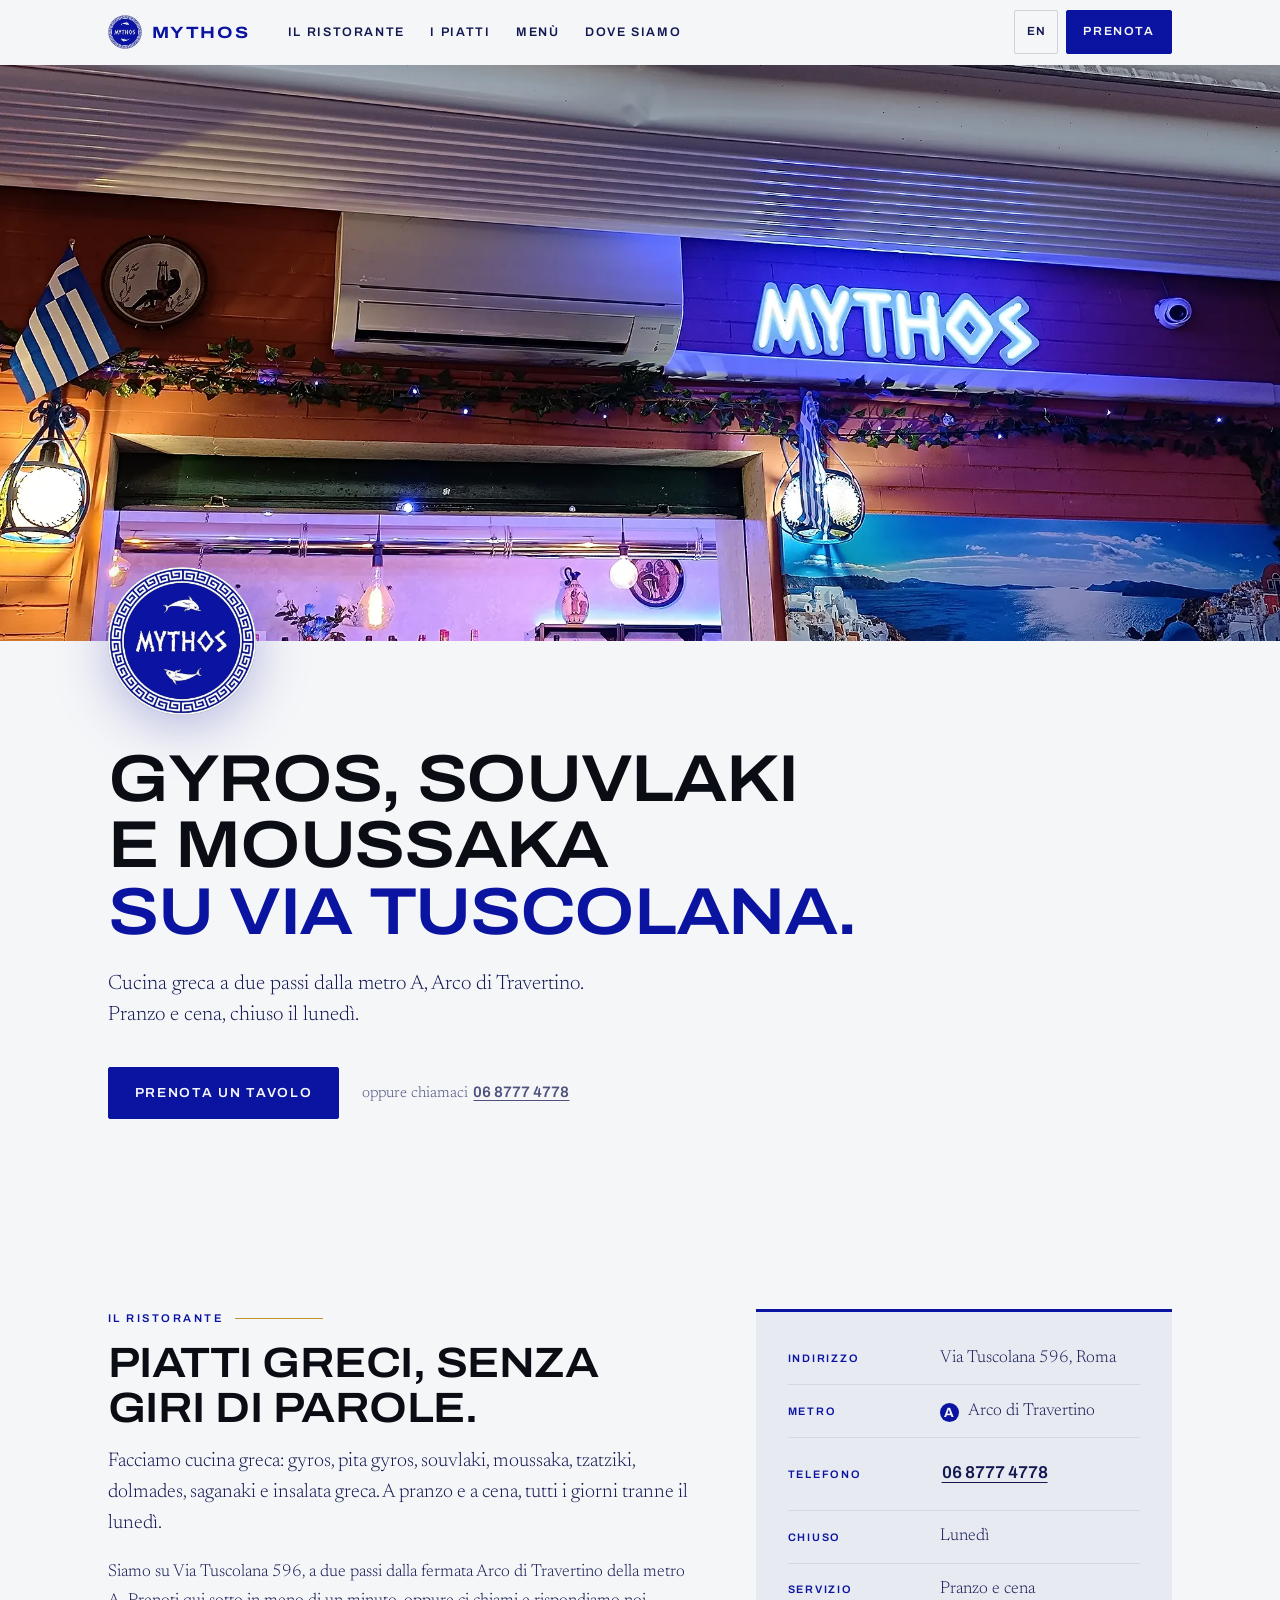
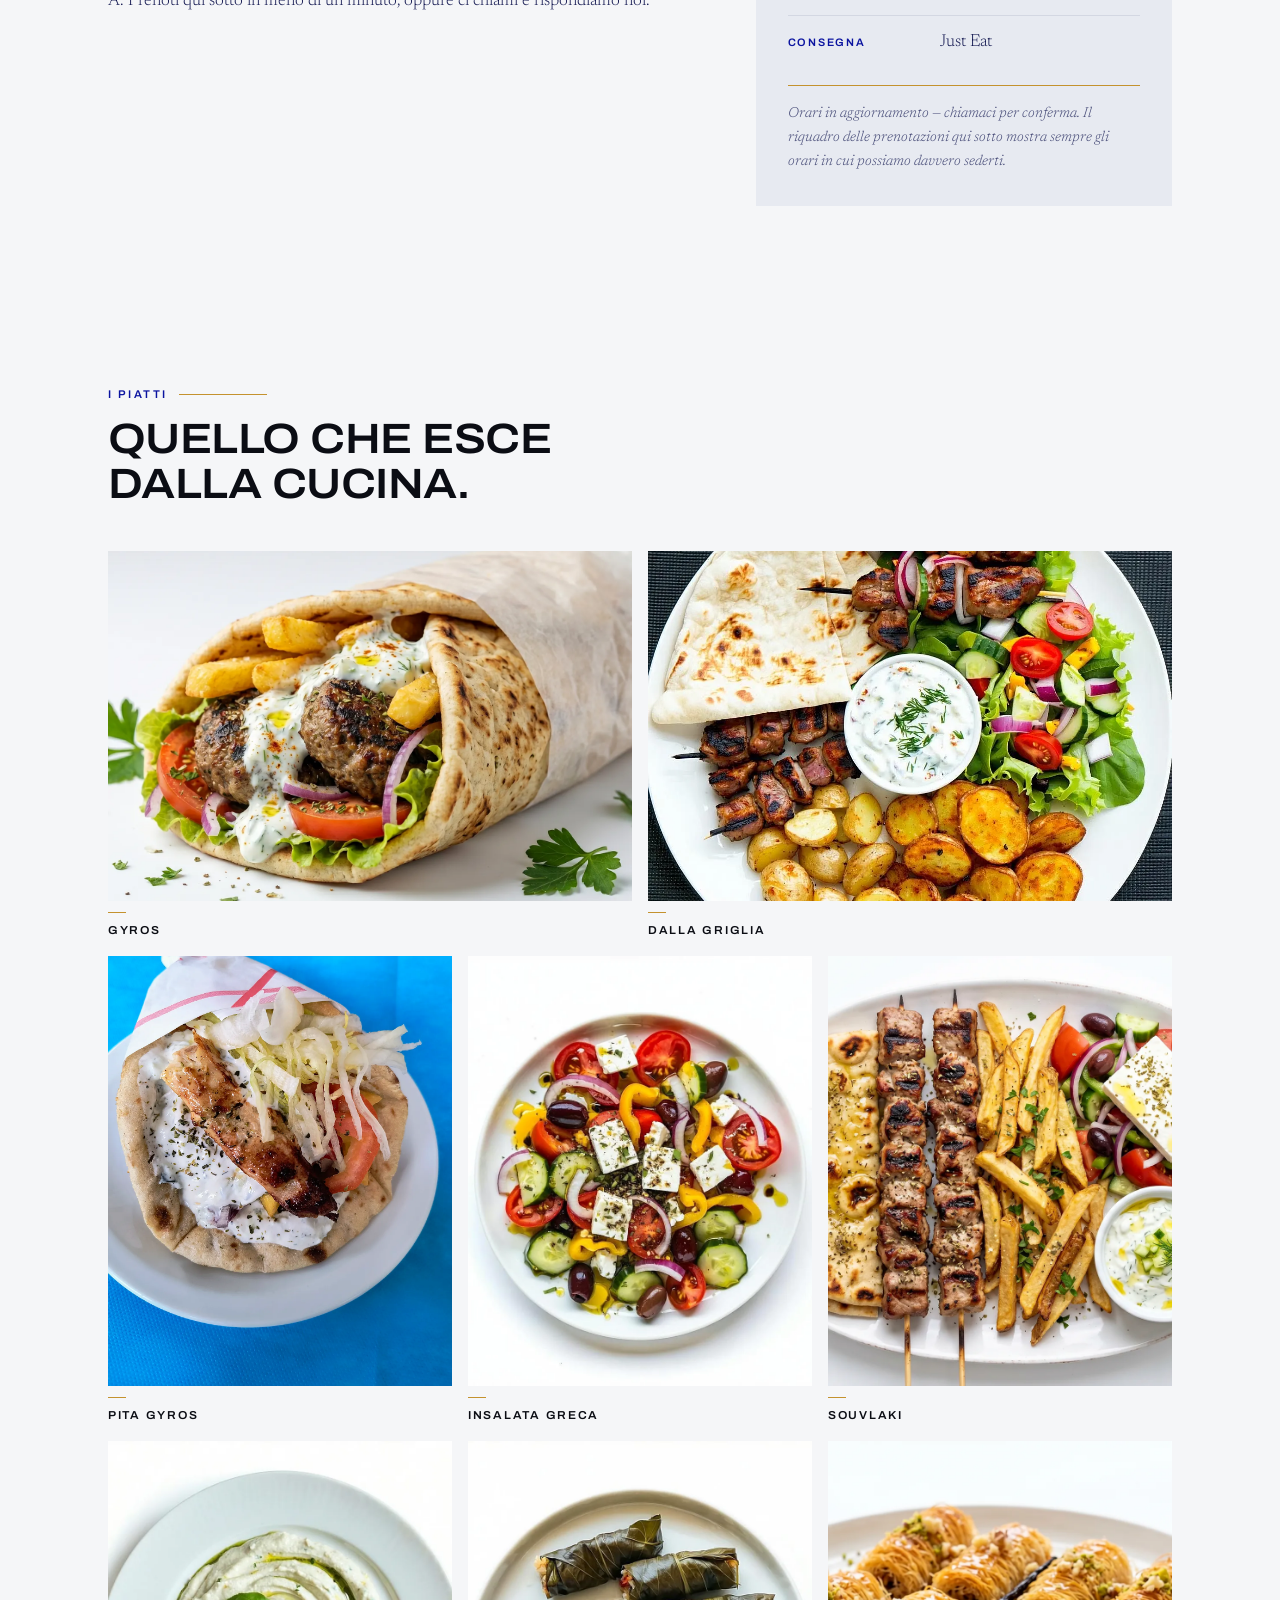
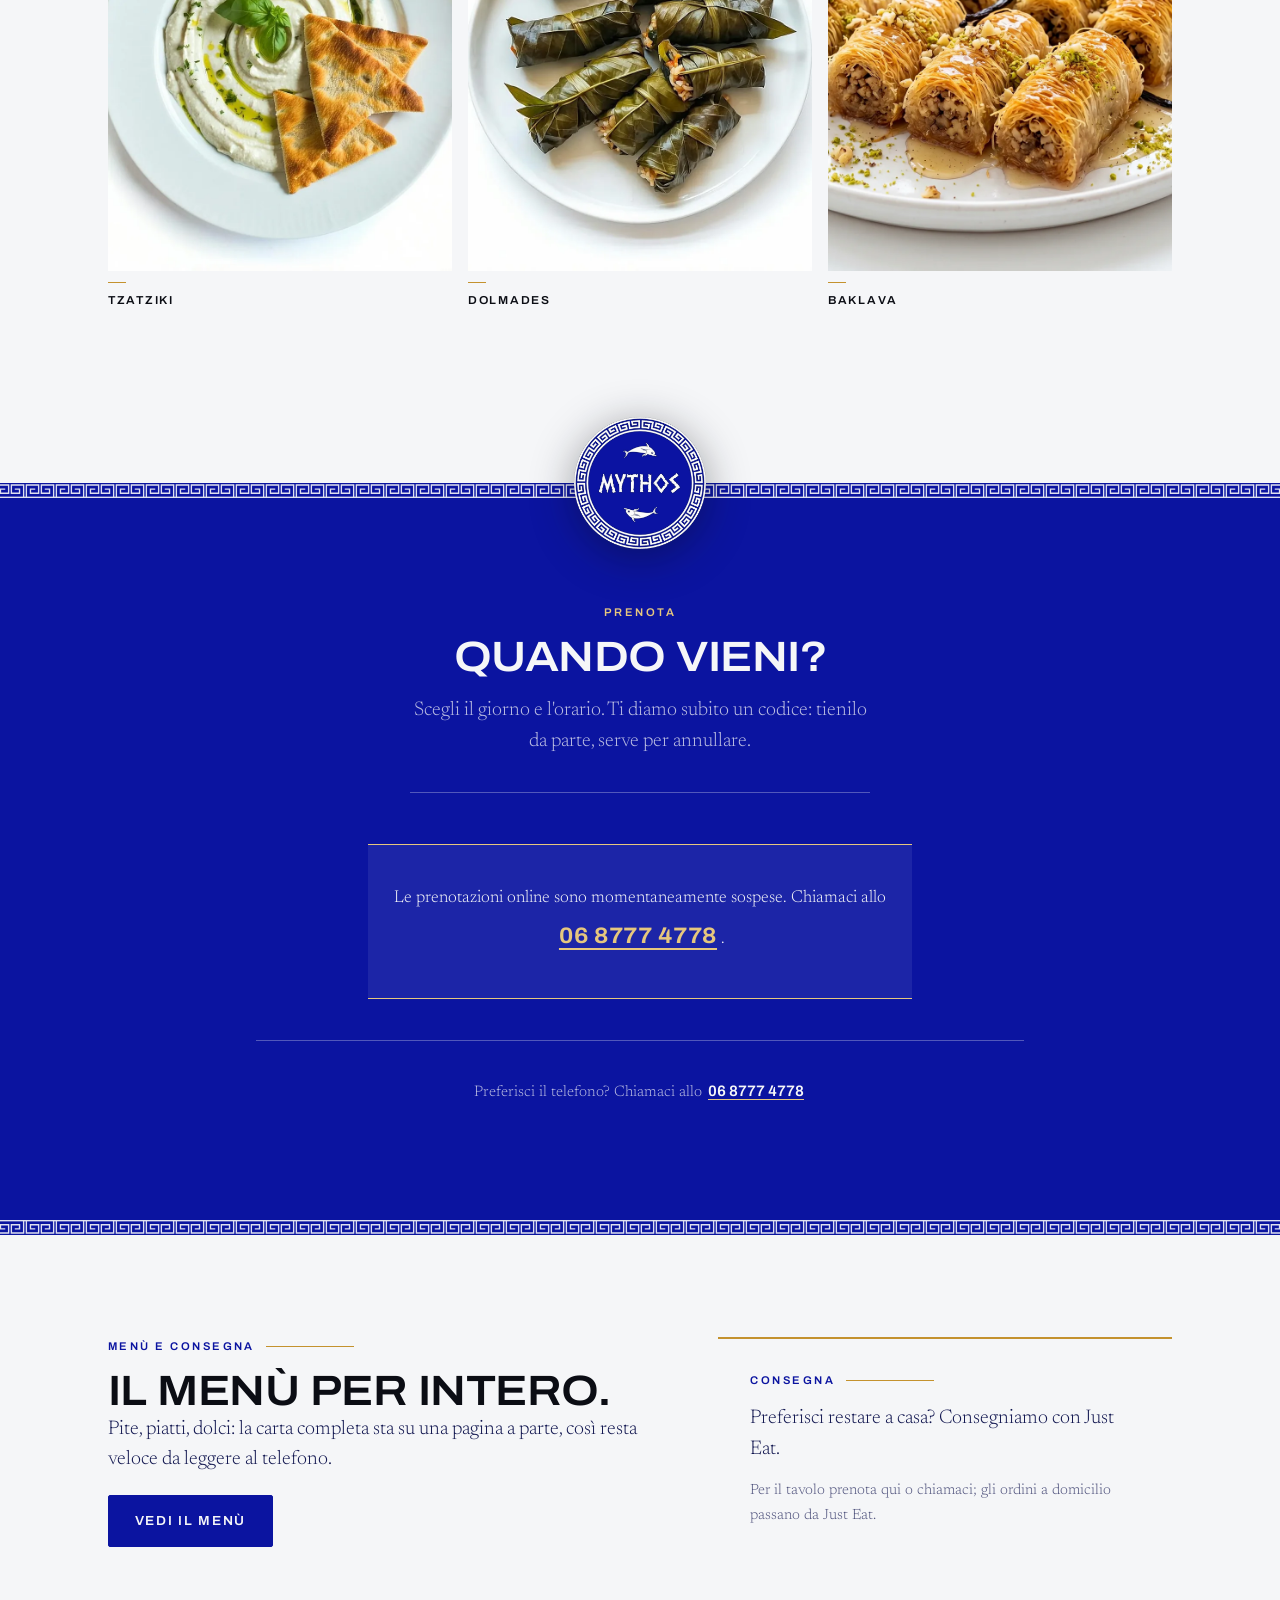
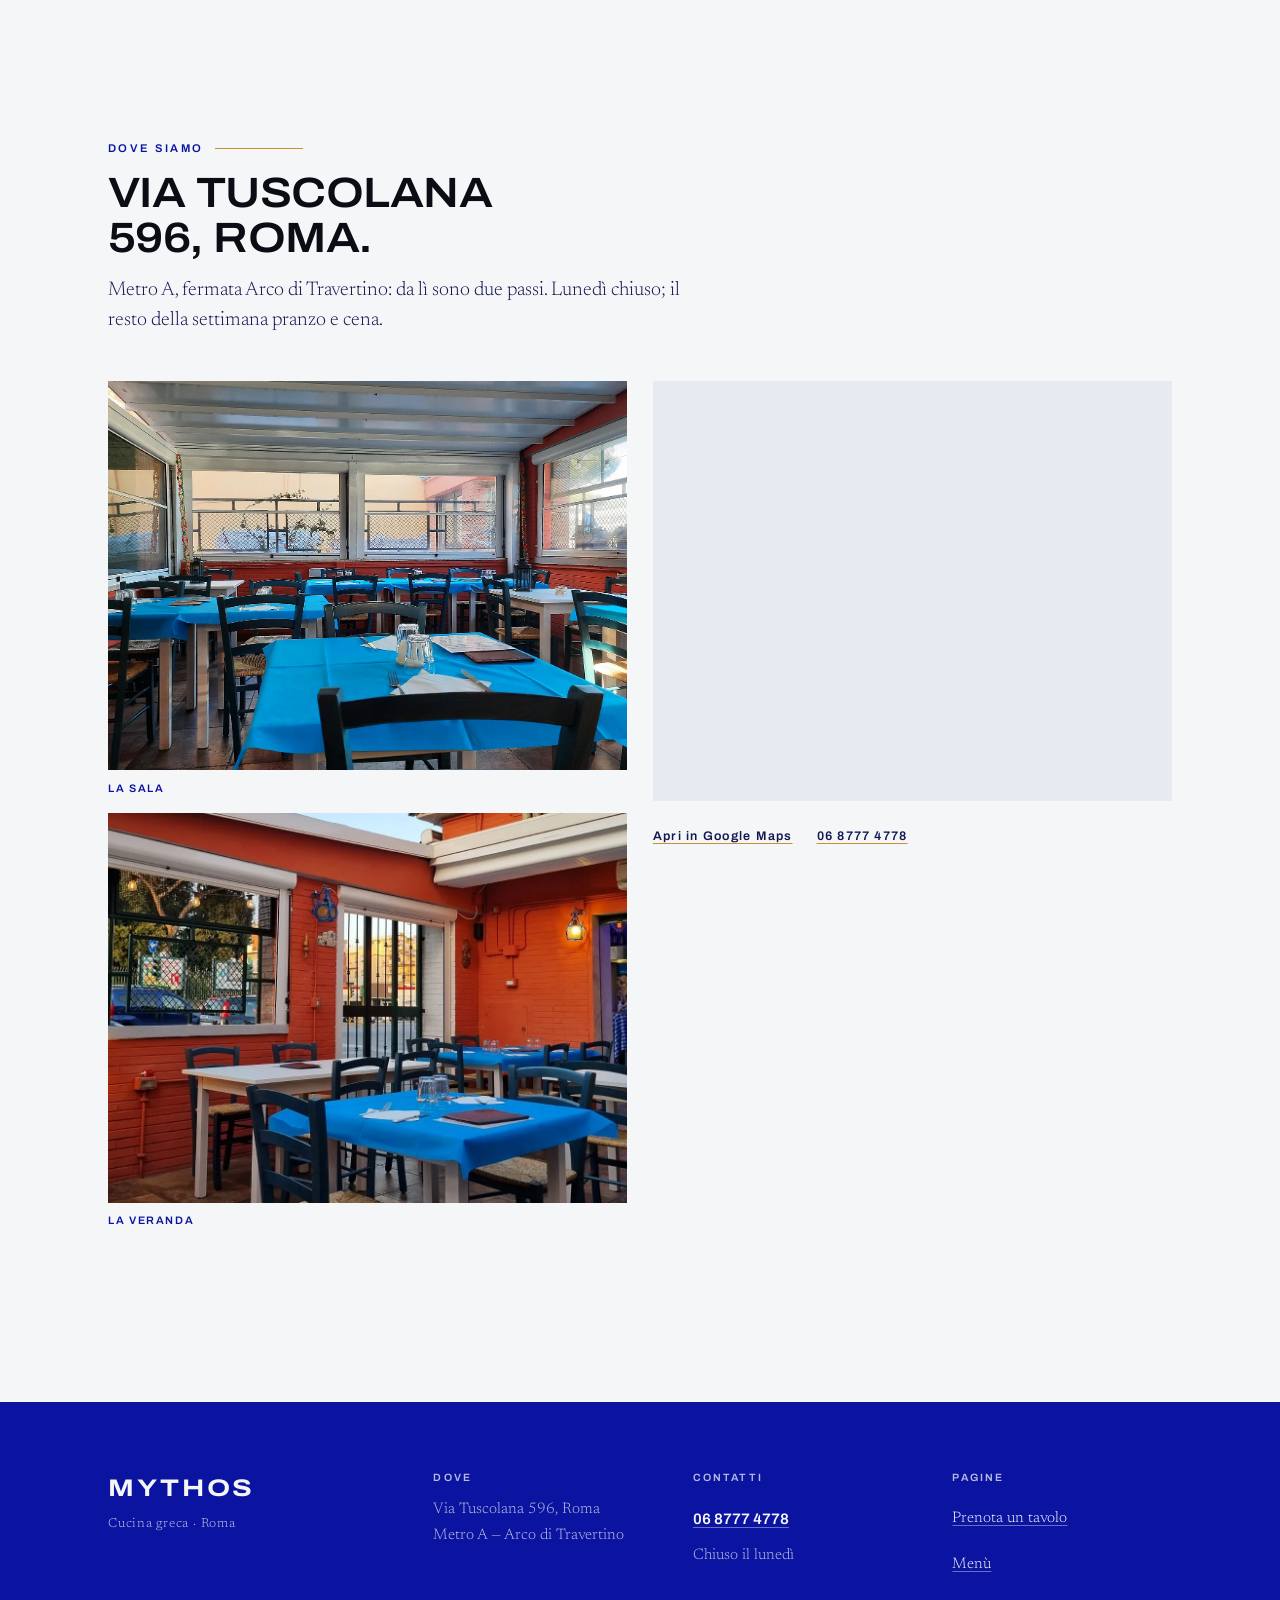
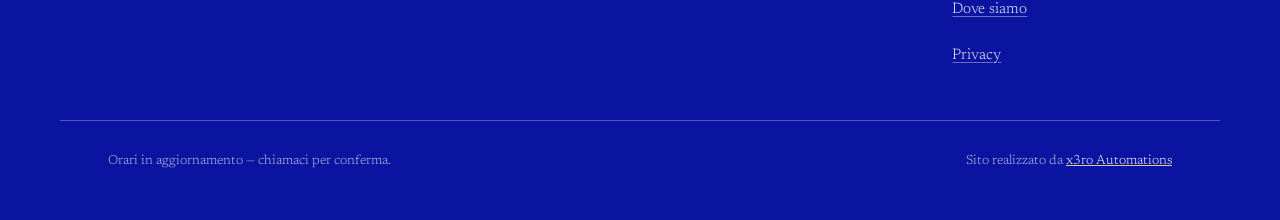
==== docs/index.html @ a3f11a02 "Mythos Cucina Greca: site + self-hosted reservation engine Spec build for a Greek restaurant on Via " ====
<!doctype html>
<html lang="it">
<head>
<meta charset="utf-8">
<meta name="viewport" content="width=device-width, initial-scale=1">

<!-- Unapproved client preview. Stays out of the index until the owner signs off. -->
<meta name="robots" content="noindex,nofollow">

<title>Mythos Cucina Greca — ristorante greco su Via Tuscolana, Roma</title>
<meta name="description" content="Cucina greca su Via Tuscolana 596, a Roma: gyros, souvlaki, moussaka, tzatziki e baklava. A due passi dalla metro A, Arco di Travertino. Prenota un tavolo online.">

<meta property="og:type" content="restaurant">
<meta property="og:locale" content="it_IT">
<meta property="og:site_name" content="Mythos Cucina Greca">
<meta property="og:title" content="Mythos Cucina Greca — Via Tuscolana 596, Roma">
<meta property="og:description" content="Gyros, souvlaki e moussaka su Via Tuscolana, a due passi dalla metro Arco di Travertino. Prenota un tavolo.">
<meta property="og:image" content="assets/img/og.jpg">
<meta property="og:image:width" content="1200">
<meta property="og:image:height" content="630">
<meta name="twitter:card" content="summary_large_image">
<meta name="theme-color" content="#0B14A0">

<link rel="icon" href="assets/img/favicon.png" type="image/png">
<link rel="apple-touch-icon" href="assets/img/logo-disc-sm.png">

<link rel="preconnect" href="https://fonts.googleapis.com">
<link rel="preconnect" href="https://fonts.gstatic.com" crossorigin>
<link rel="stylesheet" href="https://fonts.googleapis.com/css2?family=Archivo:wdth,wght@100..125,400..700&family=Martian+Mono:wght@600..700&family=Newsreader:ital,opsz,wght@0,6..72,300..600;1,6..72,300..500&display=swap">
<link rel="stylesheet" href="assets/css/core.css">

<!-- Reveal styles hang off .js, so a page without JavaScript (or with a failed
     core.js) shows all of its content instead of a wall of opacity:0. -->
<script>document.documentElement.className+=' js';</script>

<script>/* Filled at deploy. Empty strings are deliberate: booking.js falls back to the
   phone card when unset, which is the correct pre-backend state. */
window.MYTHOS_CONFIG={functionsUrl:"",anonKey:"",turnstileSiteKey:""};</script>
<script defer src="https://challenges.cloudflare.com/turnstile/v0/api.js?render=explicit"></script>
<script defer src="assets/js/core.js"></script>
<script defer src="assets/js/booking.js"></script>
</head>

<body>
<a class="skip" href="#main" data-en="Skip to content">Vai al contenuto</a>

<!-- ─────────────────────────────────────────────────────────────── nav ── -->
<header class="nav">
  <div class="nav__in">
    <a class="brand" href="#top" aria-label="Mythos Cucina Greca">
      <img class="brand__disc" src="assets/img/logo-disc-sm.png" width="96" height="96" alt="">
      <span class="brand__name">Mythos</span>
    </a>

    <nav id="nav-drawer" class="drawer" aria-label="Menu principale">
      <ul class="drawer__list">
        <li><a href="#ristorante" data-en="The restaurant">Il ristorante</a></li>
        <li><a href="#piatti" data-en="The food">I piatti</a></li>
        <li><a href="menu.html" data-en="Menu">Menù</a></li>
        <li><a href="#dove" data-en="Find us">Dove siamo</a></li>
        <li class="drawer__call"><a href="tel:+390687774778">06 8777 4778</a></li>
      </ul>
    </nav>

    <div class="nav__act">
      <button type="button" class="langbtn" data-lang-toggle aria-label="Switch to English">EN</button>
      <a class="btn btn-sm" href="#prenota" data-en="Book">Prenota</a>
      <button type="button" class="burger" data-menu-toggle aria-expanded="false" aria-controls="nav-drawer" aria-label="Apri il menu">
        <span></span><span></span><span></span>
      </button>
    </div>
  </div>
</header>

<main id="main">
<span id="top"></span>

<!-- ────────────────────────────────────────────────────────────── hero ── -->
<section class="hero">
  <div class="hero__shot">
    <picture>
      <source media="(max-width: 719px)" srcset="assets/img/hero-storefront-sm.webp" width="1080" height="1350">
      <img src="assets/img/hero-storefront.webp" width="2400" height="1350"
           alt="La vetrina di Mythos su Via Tuscolana di sera, con l'insegna blu accesa"
           fetchpriority="high" decoding="async">
    </picture>
  </div>

  <div class="hero__body">
    <img class="hero__disc" src="assets/img/logo-disc.png" width="512" height="512"
         alt="Il marchio Mythos: due delfini minoici e la scritta MYTHOS su un disco blu oltremare, bordato da una greca">

    <h1 class="hero__h" data-en="Gyros, souvlaki and moussaka <span class='u-blue'>on Via Tuscolana.</span>">Gyros, souvlaki e moussaka <span class="u-blue">su Via Tuscolana.</span></h1>

    <p class="hero__p" data-en="Greek cooking a short walk from Metro A, Arco di Travertino. Lunch and dinner, closed on Mondays.">Cucina greca a due passi dalla metro A, Arco di Travertino. Pranzo e cena, chiuso il lunedì.</p>

    <p class="hero__act">
      <a class="btn" href="#prenota" data-en="Book a table">Prenota un tavolo</a>
      <span class="hero__or"><span data-en="or call us">oppure chiamaci</span> <a class="tel" href="tel:+390687774778">06&nbsp;8777&nbsp;4778</a></span>
    </p>
  </div>
</section>

<!-- ──────────────────────────────────────────────────────── ristorante ── -->
<section class="sec" id="ristorante">
  <div class="wrap sec__grid">
    <div class="sec__lead" data-reveal>
      <p class="eyebrow" data-en="The restaurant">Il ristorante</p>
      <h2 class="h2" data-en="Greek plates, no fuss.">Piatti greci, senza giri di parole.</h2>
      <p class="lede" data-en="We cook Greek: gyros, pita gyros, souvlaki, moussaka, tzatziki, dolmades, saganaki and Greek salad. Lunch and dinner, every day except Monday.">Facciamo cucina greca: gyros, pita gyros, souvlaki, moussaka, tzatziki, dolmades, saganaki e insalata greca. A pranzo e a cena, tutti i giorni tranne il lunedì.</p>
      <p data-en="We're at Via Tuscolana 596, a short walk from the Arco di Travertino stop on Metro A. Book a table below in under a minute, or call us and one of us will pick up.">Siamo su Via Tuscolana 596, a due passi dalla fermata Arco di Travertino della metro A. Prenoti qui sotto in meno di un minuto, oppure ci chiami e rispondiamo noi.</p>
    </div>

    <div class="card" data-reveal>
      <dl class="facts">
        <div class="facts__row">
          <dt data-en="Address">Indirizzo</dt>
          <dd>Via Tuscolana 596, Roma</dd>
        </div>
        <div class="facts__row">
          <dt data-en="Metro">Metro</dt>
          <dd><span class="linebadge" aria-hidden="true">A</span> <span class="sr-only">Metro A, </span>Arco di Travertino</dd>
        </div>
        <div class="facts__row">
          <dt data-en="Phone">Telefono</dt>
          <dd><a class="tel" href="tel:+390687774778">06 8777 4778</a></dd>
        </div>
        <div class="facts__row">
          <dt data-en="Closed">Chiuso</dt>
          <dd data-en="Monday">Lunedì</dd>
        </div>
        <div class="facts__row">
          <dt data-en="Service">Servizio</dt>
          <dd data-en="Lunch and dinner">Pranzo e cena</dd>
        </div>
        <div class="facts__row">
          <dt data-en="Delivery">Consegna</dt>
          <dd>Just Eat</dd>
        </div>
      </dl>
      <p class="facts__note" data-en="Opening times are being updated — call us to confirm. The booking panel below always shows the times we can actually seat you.">Orari in aggiornamento — chiamaci per conferma. Il riquadro delle prenotazioni qui sotto mostra sempre gli orari in cui possiamo davvero sederti.</p>
    </div>
  </div>
</section>

<!-- ────────────────────────────────────────────────────────────── piatti ── -->
<section class="sec sec--tight" id="piatti">
  <div class="wrap">
    <div class="sec__head" data-reveal>
      <p class="eyebrow" data-en="The food">I piatti</p>
      <h2 class="h2" data-en="What comes out of the kitchen.">Quello che esce dalla cucina.</h2>
    </div>

    <ul class="dishes" data-reveal>
      <li class="dish dish--wide">
        <div class="dish__box"><img src="assets/img/gyros-cut.webp" width="1200" height="800" loading="lazy" decoding="async" alt="Pita al gyros aperta a metà, con carne, pomodoro, cipolla e prezzemolo"></div>
        <p class="dish__n">Gyros</p>
      </li>
      <li class="dish dish--wide">
        <div class="dish__box"><img src="assets/img/grill.webp" width="1200" height="800" loading="lazy" decoding="async" alt="Spiedini alla griglia con patate al forno, insalata, tzatziki e pita"></div>
        <p class="dish__n" data-en="From the grill">Dalla griglia</p>
      </li>
      <li class="dish">
        <div class="dish__box"><img src="assets/img/gyros-cone.webp" width="1000" height="1250" loading="lazy" decoding="async" alt="Pita gyros servita nel cono di carta con patatine e tzatziki"></div>
        <p class="dish__n">Pita gyros</p>
      </li>
      <li class="dish">
        <div class="dish__box"><img src="assets/img/salad.webp" width="1000" height="1250" loading="lazy" decoding="async" alt="Insalata greca vista dall'alto: feta, peperoni, olive e cetriolo"></div>
        <p class="dish__n" data-en="Greek salad">Insalata greca</p>
      </li>
      <li class="dish">
        <div class="dish__box"><img src="assets/img/souvlaki.webp" width="1000" height="1250" loading="lazy" decoding="async" alt="Spiedini di souvlaki con patatine, insalata greca e tzatziki"></div>
        <p class="dish__n">Souvlaki</p>
      </li>
      <li class="dish">
        <div class="dish__box"><img src="assets/img/tzatziki.webp" width="1000" height="1250" loading="lazy" decoding="async" alt="Ciotola di tzatziki con triangoli di pita tostata"></div>
        <p class="dish__n">Tzatziki</p>
      </li>
      <li class="dish">
        <div class="dish__box"><img src="assets/img/dolmades.webp" width="1000" height="1250" loading="lazy" decoding="async" alt="Dolmades, foglie di vite ripiene, su un piatto bianco"></div>
        <p class="dish__n">Dolmades</p>
      </li>
      <li class="dish">
        <div class="dish__box"><img src="assets/img/baklava.webp" width="1000" height="1250" loading="lazy" decoding="async" alt="Baklava con granella di pistacchio su un piatto ovale"></div>
        <p class="dish__n">Baklava</p>
      </li>
    </ul>
  </div>
</section>

<!-- ───────────────────────────────────── prenota — the fresco panel ── -->
<section class="fresco on-blue" id="prenota">
  <img class="fresco__seal" src="assets/img/logo-disc.png" width="512" height="512" alt="" aria-hidden="true">

  <div class="fresco__in wrap">
    <div class="fresco__head" data-reveal>
      <p class="eyebrow" data-en="Book">Prenota</p>
      <h2 class="h2" data-en="When are you coming?">Quando vieni?</h2>
      <p class="lede" data-en="Pick a day and a time. You get a booking code straight away — keep it, it's how you cancel.">Scegli il giorno e l'orario. Ti diamo subito un codice: tienilo da parte, serve per annullare.</p>
    </div>

    <div id="prenota-app"></div>

    <noscript>
      <p class="bk-note bk-phoneonly">Il modulo di prenotazione ha bisogno di JavaScript. Chiamaci allo <a href="tel:+390687774778">06 8777 4778</a> e ti troviamo un tavolo.</p>
    </noscript>

    <p class="fresco__phone"><span data-en="Rather use the phone? Call us on">Preferisci il telefono? Chiamaci allo</span> <a class="tel" href="tel:+390687774778">06&nbsp;8777&nbsp;4778</a></p>
  </div>
</section>

<!-- ──────────────────────────────────────────────── menu & consegna ── -->
<section class="sec" id="menu">
  <div class="wrap sec__grid sec__grid--even">
    <div data-reveal>
      <p class="eyebrow" data-en="Menu and delivery">Menù e consegna</p>
      <h2 class="h2" data-en="The whole menu.">Il menù per intero.</h2>
      <p class="lede" data-en="Pites, plates, desserts: the full list lives on its own page, so it stays quick to read on a phone.">Pite, piatti, dolci: la carta completa sta su una pagina a parte, così resta veloce da leggere al telefono.</p>
      <p><a class="btn" href="menu.html" data-en="See the menu">Vedi il menù</a></p>
    </div>
    <div class="card card--quiet" data-reveal>
      <p class="eyebrow" data-en="Delivery">Consegna</p>
      <p class="lede" data-en="Rather stay in? We deliver with Just Eat.">Preferisci restare a casa? Consegniamo con Just Eat.</p>
      <p class="fine" data-en="For a table, book here or call us — delivery orders go through Just Eat.">Per il tavolo prenota qui o chiamaci; gli ordini a domicilio passano da Just Eat.</p>
    </div>
  </div>
</section>

<!-- ──────────────────────────────────────────────────────── dove siamo ── -->
<section class="sec sec--tight" id="dove">
  <div class="wrap">
    <div class="sec__head" data-reveal>
      <p class="eyebrow" data-en="Find us">Dove siamo</p>
      <h2 class="h2">Via Tuscolana 596, Roma.</h2>
      <p class="lede" data-en="Metro A, Arco di Travertino stop — then it's a short walk. Closed on Mondays; lunch and dinner the rest of the week.">Metro A, fermata Arco di Travertino: da lì sono due passi. Lunedì chiuso; il resto della settimana pranzo e cena.</p>
    </div>

    <div class="place" data-reveal>
      <div class="place__pics">
        <figure class="place__fig">
          <img src="assets/img/room.webp" width="1200" height="900" loading="lazy" decoding="async" alt="La sala con le tovaglie blu e la parete di finestre">
          <figcaption data-en="The dining room">La sala</figcaption>
        </figure>
        <figure class="place__fig">
          <img src="assets/img/terrace.webp" width="1200" height="900" loading="lazy" decoding="async" alt="La veranda coperta con le sedie blu">
          <figcaption data-en="The covered terrace">La veranda</figcaption>
        </figure>
      </div>

      <div class="place__map">
        <iframe
          title="Mappa: Via Tuscolana 596, Roma"
          src="https://www.google.com/maps?q=Via%20Tuscolana%20596%2C%20Roma&z=17&hl=it&output=embed"
          loading="lazy" referrerpolicy="no-referrer-when-downgrade"
          width="600" height="450"></iframe>
        <p class="place__links">
          <a href="https://www.google.com/maps/search/?api=1&amp;query=Via%20Tuscolana%20596%2C%20Roma" target="_blank" rel="noopener" data-en="Open in Google Maps">Apri in Google Maps</a>
          <a class="tel" href="tel:+390687774778">06 8777 4778</a>
        </p>
      </div>
    </div>
  </div>
</section>
</main>

<!-- ──────────────────────────────────────────────────────────── footer ── -->
<footer class="foot on-blue">
  <div class="wrap foot__in">
    <div class="foot__brand">
      <p class="foot__name">Mythos</p>
      <p class="foot__sub" data-en="Greek kitchen · Rome">Cucina greca · Roma</p>
    </div>

    <div class="foot__col">
      <p class="foot__k" data-en="Where">Dove</p>
      <p>Via Tuscolana 596, Roma<br>
        <span data-en="Metro A — Arco di Travertino">Metro A — Arco di Travertino</span></p>
    </div>

    <div class="foot__col">
      <p class="foot__k" data-en="Contact">Contatti</p>
      <p><a class="tel" href="tel:+390687774778">06 8777 4778</a><br>
        <span data-en="Closed on Mondays">Chiuso il lunedì</span></p>
    </div>

    <div class="foot__col">
      <p class="foot__k" data-en="Pages">Pagine</p>
      <ul class="foot__list">
        <li><a href="#prenota" data-en="Book a table">Prenota un tavolo</a></li>
        <li><a href="menu.html" data-en="Menu">Menù</a></li>
        <li><a href="#dove" data-en="Find us">Dove siamo</a></li>
        <li><a href="privacy.html">Privacy</a></li>
      </ul>
    </div>
  </div>

  <div class="wrap foot__end">
    <p data-en="Opening times are being updated — call us to confirm.">Orari in aggiornamento — chiamaci per conferma.</p>
    <p class="foot__by">Sito realizzato da <a href="https://x3roautomations.it" target="_blank" rel="noopener">x3ro&nbsp;Automations</a></p>
  </div>
</footer>

</body>
</html>
---- docs/assets/css/core.css ----
@charset "utf-8";
/* ==========================================================================
   MYTHOS CUCINA GRECA — core.css
   Direction: Minoan, not Mykonos. The palette is sampled from the client's own
   dolphin roundel (Knossos-fresco iconography, Bronze Age Crete) and the gold
   from the printed menu masthead. Ultramarine is used at full strength as a
   structural field, not as an accent.

   TYPE PAIRING — Archivo (display + UI) over Newsreader (body).
   Archivo is a variable grotesque with a real width axis; set in caps at
   wdth 112 it reads like a carved museum label — the vocabulary of a Heraklion
   vitrine — which lets the page speak Greek without a single faux-Greek
   letterform, the one thing the logo already does and must not be repeated.
   Newsreader carries the prose because inverting the usual serif-display /
   sans-body pairing keeps the headings architectural and the copy spoken.
   Martian Mono appears exactly once, on the booking code, because that is the
   only string on the page a person has to read aloud down a phone line.
   ========================================================================== */

/* ------------------------------------------------------------- tokens -- */

:root {
  /* Brand — sampled from the roundel (harvest/logo/gm-006.jpg) */
  --blue:        #0B14A0;   /* ultramarine — dominant structural colour      */
  --blue-deep:   #131851;   /* shadow navy — depth on blue, text on light    */
  --plaster:     #F5F6F8;   /* cool plaster white — the page ground          */
  --ink:         #0B0D14;   /* near-black — headings on light                */
  --gold:        #C4922E;   /* menu-masthead gold — rules, small caps only   */

  /* Derived working values. Not brand colours; mixes of the five above.     */
  --plaster-2:   #E7EAF1;   /* plaster pushed a step toward the navy         */
  --gold-lift:   #E6C77E;   /* the gold lifted for text ON ultramarine (8:1) */
  --rule:        rgba(19, 24, 81, .16);
  --rule-soft:   rgba(19, 24, 81, .09);
  --on-blue:     var(--plaster);
  --on-blue-dim: rgba(245, 246, 248, .74);
  --on-blue-faint: rgba(245, 246, 248, .30);

  --btn-bg: var(--blue);
  --btn-fg: var(--plaster);
  --focus:  var(--blue);

  --wrap: 1160px;
  --gut:  clamp(1.15rem, 4.5vw, 3rem);
  --disc: clamp(96px, 19vw, 148px);

  --ease: cubic-bezier(.22, .72, .2, 1);

  --f-disp: 'Archivo', 'Helvetica Neue', Helvetica, Arial, sans-serif;
  --f-body: 'Newsreader', Georgia, 'Times New Roman', serif;
  --f-mono: 'Martian Mono', ui-monospace, SFMono-Regular, Menlo, monospace;
}

/* Sections on the ultramarine ground flip the button and focus variables so
   nothing inside them has to be styled twice. */
.on-blue {
  --btn-bg: var(--plaster);
  --btn-fg: var(--blue);
  --focus:  var(--gold-lift);
  color: var(--on-blue);
  background: var(--blue);
}

/* --------------------------------------------------------------- base -- */

*, *::before, *::after { box-sizing: border-box; }

html {
  -webkit-text-size-adjust: 100%;
  scroll-behavior: smooth;
}

body {
  margin: 0;
  /* clip, not hidden: `hidden` on body would make it a scroll container and
     break the sticky header. */
  overflow-x: clip;
  background: var(--plaster);
  color: var(--blue-deep);
  font: 300 clamp(1rem, .96rem + .2vw, 1.075rem)/1.66 var(--f-body);
  font-optical-sizing: auto;
  -webkit-font-smoothing: antialiased;
}

body.no-scroll { overflow: hidden; }

img, picture, iframe { max-width: 100%; }
img { height: auto; border: 0; }
iframe { border: 0; display: block; }

a { color: inherit; }

button, input, textarea, select {
  font: inherit;
  color: inherit;
}

ul, ol { margin: 0; padding: 0; list-style: none; }
p { margin: 0 0 1em; }
p:last-child { margin-bottom: 0; }

:where(h1, h2, h3) { margin: 0; font-weight: 600; }

[id] { scroll-margin-top: calc(var(--bar-h, 64px) + 18px); }

:focus-visible {
  outline: 3px solid var(--focus);
  outline-offset: 3px;
  border-radius: 2px;
}
:focus:not(:focus-visible) { outline: none; }

::selection { background: var(--blue); color: var(--plaster); }

.sr-only {
  position: absolute; width: 1px; height: 1px;
  padding: 0; margin: -1px; overflow: hidden;
  clip-path: inset(50%); white-space: nowrap;
}

.skip {
  position: absolute; left: 0; top: 0; z-index: 100;
  transform: translateY(-120%);
  background: var(--blue); color: var(--plaster);
  padding: 1.05rem 1.2rem; text-decoration: none;
  font: 600 .8rem/1 var(--f-disp); letter-spacing: .12em; text-transform: uppercase;
}
.skip:focus { transform: none; }

/* ---------------------------------------------------------- type kit -- */

.h2 {
  font-family: var(--f-disp);
  font-weight: 600;
  font-stretch: 112%;
  font-size: clamp(1.6rem, 1.05rem + 2.3vw, 2.65rem);
  line-height: 1.05;
  letter-spacing: -.012em;
  text-transform: uppercase;
  color: var(--ink);
  text-wrap: balance;
}
.on-blue .h2 { color: var(--plaster); }

.eyebrow {
  margin: 0 0 .85rem;
  font-family: var(--f-disp);
  font-weight: 600;
  font-stretch: 100%;
  font-size: .7rem;
  letter-spacing: .22em;
  text-transform: uppercase;
  color: var(--blue);
  display: flex;
  align-items: center;
  gap: .7rem;
}
.eyebrow::after {
  content: '';
  flex: 1 1 auto;
  max-width: 5.5rem;
  height: 1px;
  background: var(--gold);
}
.on-blue .eyebrow { color: var(--gold-lift); }
.on-blue .eyebrow::after { background: var(--gold-lift); opacity: .55; }

.lede {
  font-size: clamp(1.06rem, 1rem + .4vw, 1.24rem);
  line-height: 1.55;
  color: var(--blue-deep);
}
.on-blue .lede { color: var(--on-blue-dim); }

.fine { font-size: .92rem; color: rgba(19, 24, 81, .72); }

.u-blue { color: var(--blue); }
.on-blue .u-blue { color: var(--gold-lift); }

.tel {
  /* phone numbers are a primary action wherever they appear, so they carry a
     44px target even when they sit inside a sentence */
  display: inline-block;
  padding: .65rem .12rem;
  font-family: var(--f-disp);
  font-weight: 600;
  font-stretch: 100%;
  font-variant-numeric: tabular-nums;
  text-decoration-thickness: 1px;
  text-underline-offset: .22em;
  white-space: nowrap;
}

/* ------------------------------------------------------------ buttons -- */

.btn {
  display: inline-flex;
  align-items: center;
  justify-content: center;
  min-height: 52px;
  padding: 0 1.6rem;
  background: var(--btn-bg);
  color: var(--btn-fg);
  border: 1px solid var(--btn-bg);
  border-radius: 2px;
  text-decoration: none;
  font-family: var(--f-disp);
  font-weight: 600;
  font-stretch: 104%;
  font-size: .82rem;
  letter-spacing: .13em;
  text-transform: uppercase;
  cursor: pointer;
  transition: transform .18s var(--ease), box-shadow .18s var(--ease), background-color .18s var(--ease);
}
.btn:hover {
  transform: translateY(-2px);
  box-shadow: 0 8px 20px rgba(11, 20, 160, .22);
}
.btn:active { transform: none; }
/* The outer ring can share a colour with the button it surrounds (a blue CTA on
   plaster), so buttons also carry an inner ring in their own foreground. */
.btn:focus-visible { box-shadow: inset 0 0 0 3px var(--btn-fg); }

.btn-sm { min-height: 44px; padding: 0 1.05rem; font-size: .74rem; }

.btn-ghost {
  background: transparent;
  color: var(--btn-bg);
  border-color: currentColor;
}
.btn-ghost:hover { box-shadow: none; }

.linkish {
  background: none;
  border: 0;
  padding: .6rem 0;
  min-height: 44px;
  cursor: pointer;
  font-family: var(--f-disp);
  font-weight: 500;
  font-size: .82rem;
  letter-spacing: .06em;
  color: inherit;
  text-decoration: underline;
  text-decoration-thickness: 1px;
  text-underline-offset: .28em;
  text-decoration-color: var(--gold);
}
.on-blue .linkish { text-decoration-color: var(--gold-lift); }

/* ---------------------------------------------------------------- nav -- */

.nav {
  position: sticky;
  top: 0;
  z-index: 50;
  background: var(--plaster);
  border-bottom: 1px solid transparent;
  transition: border-color .25s var(--ease), box-shadow .25s var(--ease);
}
.nav.stuck {
  border-bottom-color: var(--rule);
  box-shadow: 0 6px 22px rgba(19, 24, 81, .07);
}

.nav__in {
  max-width: var(--wrap);
  margin: 0 auto;
  padding: .6rem var(--gut);
  display: flex;
  align-items: center;
  gap: 1rem;
}

.brand {
  display: inline-flex;
  align-items: center;
  gap: .6rem;
  padding: .35rem 0;
  text-decoration: none;
  flex: 0 0 auto;
}
.brand__disc { width: 34px; height: 34px; display: block; }
.brand__name {
  font-family: var(--f-disp);
  font-weight: 700;
  font-stretch: 118%;
  font-size: 1.02rem;
  letter-spacing: .1em;
  text-transform: uppercase;
  color: var(--blue);
}

.nav__act {
  margin-left: auto;
  display: flex;
  align-items: center;
  gap: .45rem;
  flex: 0 0 auto;
}

.langbtn {
  min-width: 44px;
  min-height: 44px;
  padding: 0 .5rem;
  background: none;
  border: 1px solid var(--rule);
  border-radius: 2px;
  cursor: pointer;
  font-family: var(--f-disp);
  font-weight: 600;
  font-size: .74rem;
  letter-spacing: .1em;
  color: var(--blue-deep);
  transition: border-color .18s var(--ease), color .18s var(--ease);
}
.langbtn:hover { border-color: var(--blue); color: var(--blue); }

.burger {
  width: 46px; height: 44px;
  display: inline-flex; flex-direction: column;
  align-items: center; justify-content: center; gap: 5px;
  background: none; border: 1px solid var(--rule); border-radius: 2px;
  cursor: pointer;
}
.burger span {
  display: block; width: 18px; height: 2px;
  background: var(--blue);
  transition: transform .22s var(--ease), opacity .22s var(--ease);
}
.burger[aria-expanded="true"] span:nth-child(1) { transform: translateY(7px) rotate(45deg); }
.burger[aria-expanded="true"] span:nth-child(2) { opacity: 0; }
.burger[aria-expanded="true"] span:nth-child(3) { transform: translateY(-7px) rotate(-45deg); }

/* Under ~420px the bar has to carry brand + language + CTA + burger, so the
   whole row tightens rather than dropping the primary action. */
@media (max-width: 420px) {
  .nav__in { gap: .5rem; padding-inline: 1rem; }
  .brand { gap: .45rem; }
  .brand { padding: .5rem 0; }
  .brand__disc { width: 30px; height: 30px; }
  .brand__name { font-size: .9rem; letter-spacing: .06em; }
  .nav__act { gap: .3rem; }
  .langbtn { min-width: 40px; padding: 0 .3rem; font-size: .7rem; }
  .btn-sm { padding: 0 .7rem; font-size: .67rem; letter-spacing: .07em; }
  .burger { width: 42px; }
}

/* Drawer — one list, an overlay under 900px and an inline row above it. */
.drawer {
  position: fixed;
  left: 0; right: 0;
  top: var(--bar-h, 60px);
  bottom: 0;
  z-index: 40;
  background: var(--blue);
  padding: 1.6rem var(--gut) 3rem;
  overflow-y: auto;
  visibility: hidden;
  opacity: 0;
  transform: translateY(-8px);
  transition: opacity .24s var(--ease), transform .24s var(--ease), visibility .24s;
}
.drawer.is-open { visibility: visible; opacity: 1; transform: none; }

.drawer__list {
  display: flex;
  flex-direction: column;
  gap: .2rem;
}
.drawer__list a {
  display: block;
  padding: .95rem 0;
  min-height: 44px;
  border-bottom: 1px solid rgba(245, 246, 248, .18);
  text-decoration: none;
  color: var(--plaster);
  font-family: var(--f-disp);
  font-weight: 600;
  font-stretch: 108%;
  font-size: 1.1rem;
  letter-spacing: .06em;
  text-transform: uppercase;
}
.drawer .drawer__list a:focus-visible { outline-color: var(--gold-lift); }
.drawer__call a { color: var(--gold-lift); }

@media (min-width: 900px) {
  .drawer {
    position: static;
    visibility: visible;
    opacity: 1;
    transform: none;
    background: none;
    padding: 0;
    overflow: visible;
    margin-left: 1.4rem;
  }
  .drawer__list { flex-direction: row; gap: 1.6rem; align-items: center; }
  .drawer__list a {
    padding: .72rem 0;
    min-height: 0;
    border: 0;
    color: var(--blue-deep);
    font-size: .78rem;
    font-stretch: 100%;
    letter-spacing: .13em;
    position: relative;
  }
  .drawer__list a::after {
    content: '';
    position: absolute; left: 0; right: 0; bottom: -3px;
    height: 1px; background: var(--gold);
    transform: scaleX(0); transform-origin: left;
    transition: transform .22s var(--ease);
  }
  .drawer__list a:hover::after { transform: scaleX(1); }
  .drawer__call { display: none; }
  .burger { display: none; }
}

/* --------------------------------------------------------------- hero -- */

.hero { position: relative; }

.hero__shot img {
  display: block;
  width: 100%;
  height: clamp(340px, 112vw, 540px);
  object-fit: cover;
  object-position: center 52%;
  background: var(--plaster-2);
}

.hero__body {
  position: relative;
  z-index: 1;
  max-width: var(--wrap);
  margin: 0 auto;
  padding: 0 var(--gut) clamp(3rem, 7vw, 5.5rem);
}

/* The mark is pressed onto the edge of the photograph like a seal. */
.hero__disc {
  display: block;
  width: var(--disc);
  height: var(--disc);
  margin-top: calc(var(--disc) / -2);
  margin-bottom: clamp(1.2rem, 2.5vw, 1.9rem);
  filter: drop-shadow(0 10px 26px rgba(11, 20, 160, .28));
}

.hero__h {
  font-family: var(--f-disp);
  font-weight: 600;
  font-stretch: 114%;
  font-size: clamp(1.95rem, 1.1rem + 4.1vw, 4.15rem);
  line-height: 1;
  letter-spacing: -.02em;
  text-transform: uppercase;
  color: var(--ink);
  max-width: 17ch;
  text-wrap: balance;
}
/* the place name gets its own line at every width rather than trailing off the
   end of whichever line the balancer picked */
.hero__h .u-blue { display: block; }

.hero__p {
  margin: clamp(1rem, 2vw, 1.5rem) 0 0;
  max-width: 44ch;
  font-size: clamp(1.06rem, 1rem + .45vw, 1.3rem);
  line-height: 1.5;
}

.hero__act {
  margin: clamp(1.5rem, 3vw, 2.2rem) 0 0;
  display: flex;
  flex-wrap: wrap;
  align-items: center;
  gap: .9rem 1.4rem;
}
.hero__or {
  font-size: .95rem;
  color: rgba(19, 24, 81, .74);
}

@media (min-width: 720px) {
  .hero__shot img { height: clamp(400px, 45vw, 600px); }
}

/* ----------------------------------------------------------- sections -- */

.wrap {
  max-width: var(--wrap);
  margin: 0 auto;
  padding-left: var(--gut);
  padding-right: var(--gut);
}

.sec { padding-block: clamp(3.6rem, 8vw, 6.5rem); }
.sec--tight { padding-block: clamp(3rem, 6vw, 5rem); }

.sec__head { max-width: 58ch; margin-bottom: clamp(1.8rem, 4vw, 2.8rem); }
.sec__head .lede { margin-top: .9rem; }

.sec__grid { display: grid; gap: clamp(2rem, 4.5vw, 3.5rem); }
.sec__lead .lede { margin-top: 1rem; }
.sec__lead > p:last-child { margin-top: 1rem; }

@media (min-width: 860px) {
  .sec__grid { grid-template-columns: 1.35fr .95fr; align-items: start; }
  .sec__grid--even { grid-template-columns: 1.1fr .9fr; }
}

.card {
  background: var(--plaster-2);
  border-top: 3px solid var(--blue);
  padding: clamp(1.4rem, 3vw, 2rem);
}
.card--quiet { background: transparent; border-top-color: var(--gold); border-top-width: 2px; }
.card--quiet .lede { margin-bottom: .9rem; }

.facts { margin: 0; }
.facts__row {
  display: grid;
  grid-template-columns: 8.5rem 1fr;
  gap: .5rem 1rem;
  padding: .72rem 0;
  border-bottom: 1px solid var(--rule-soft);
}
.facts__row:first-child { padding-top: 0; }
.facts__row:last-child { border-bottom: 0; }
.facts dt {
  font-family: var(--f-disp);
  font-weight: 600;
  font-size: .68rem;
  letter-spacing: .16em;
  text-transform: uppercase;
  color: var(--blue);
  align-self: center;
}
.facts dd { margin: 0; align-self: center; }

.linebadge {
  display: inline-flex;
  align-items: center;
  justify-content: center;
  width: 1.45em; height: 1.45em;
  margin-right: .35em;
  border-radius: 50%;
  background: var(--blue);
  color: var(--plaster);
  font-family: var(--f-disp);
  font-weight: 700;
  font-size: .78em;
  vertical-align: -.15em;
}

.facts__note {
  margin: 1.1rem 0 0;
  padding-top: 1rem;
  border-top: 1px solid var(--gold);
  font-size: .9rem;
  font-style: italic;
  color: rgba(19, 24, 81, .78);
}

@media (max-width: 400px) {
  .facts__row { grid-template-columns: 1fr; gap: .2rem; }
}

/* ------------------------------------------------------------- dishes -- */

.dishes {
  display: grid;
  grid-template-columns: repeat(2, 1fr);
  gap: clamp(.6rem, 1.4vw, 1rem);
}
.dish { min-width: 0; }
.dish--wide { grid-column: span 2; }

.dish__box {
  position: relative;
  overflow: hidden;
  background: var(--plaster-2);
  aspect-ratio: 4 / 5;
}
.dish--wide .dish__box { aspect-ratio: 3 / 2; }
.dish__box img {
  position: absolute;
  inset: 0;
  width: 100%;
  height: 100%;
  object-fit: cover;
  transition: transform .5s var(--ease);
}
.dish:hover .dish__box img { transform: scale(1.035); }

.dish__n {
  margin: .7rem 0 0;
  padding-top: .55rem;
  position: relative;
  font-family: var(--f-disp);
  font-weight: 600;
  font-stretch: 104%;
  font-size: .72rem;
  letter-spacing: .15em;
  text-transform: uppercase;
  color: var(--ink);
}
.dish__n::before {
  content: '';
  position: absolute; top: 0; left: 0;
  width: 18px; height: 1px;
  background: var(--gold);
}

@media (min-width: 720px) {
  .dishes { grid-template-columns: repeat(6, 1fr); }
  .dish { grid-column: span 2; }
  .dish--wide { grid-column: span 3; }
}

/* ================================================================== */
/*  THE FRESCO PANEL — the one place the page spends its boldness.     */
/*  A full-bleed ultramarine field bounded above and below by a Greek  */
/*  key redrawn from the restaurant's own printed menu border, with    */
/*  the dolphin roundel seated on the upper band like a seal, so the   */
/*  act of booking happens literally inside the brand mark.            */
/* ================================================================== */

.fresco {
  position: relative;
  isolation: isolate;
  margin-top: clamp(3.5rem, 8vw, 6rem);
}

/* One meander unit: a mirrored pair of square spirals on a rail, traced from
   harvest/menu/gm-007.jpg. Used once, structurally, as the panel's frame —
   never as a repeating trim along other section edges. */
.fresco::before,
.fresco::after {
  content: '';
  position: absolute;
  left: 0; right: 0;
  height: 15px;
  background: url("data:image/svg+xml,%3Csvg xmlns='http://www.w3.org/2000/svg' width='44' height='22' viewBox='0 0 44 22'%3E%3Cg fill='none' stroke='%23F5F6F8' stroke-width='2' stroke-linecap='square'%3E%3Cpath d='M0 21h44'/%3E%3Cpath d='M2 21V3h18v12H8V9h6'/%3E%3Cpath d='M42 21V3H24v12h12V9h-6'/%3E%3C/g%3E%3C/svg%3E") repeat-x center / 30px 15px;
  opacity: .9;
  pointer-events: none;
  z-index: 2;
}
.fresco::before { top: 0; }
.fresco::after  { bottom: 0; transform: scaleY(-1); }

.fresco__seal {
  position: absolute;
  top: 0;
  left: 50%;
  z-index: 3;
  width: clamp(88px, 15vw, 132px);
  height: clamp(88px, 15vw, 132px);
  transform: translate(-50%, -50%);
  filter: drop-shadow(0 8px 22px rgba(11, 13, 20, .4));
}

.fresco__in {
  padding-block: clamp(4.6rem, 10vw, 7.5rem);
}

/* The hairline that turns the field into a panel rather than a stripe. */
.fresco__head {
  position: relative;
  max-width: 46ch;
  margin: 0 auto clamp(2.2rem, 5vw, 3.2rem);
  padding-bottom: clamp(1.6rem, 3vw, 2.2rem);
  text-align: center;
  border-bottom: 1px solid var(--on-blue-faint);
}
.fresco__head .eyebrow { justify-content: center; }
.fresco__head .eyebrow::after { display: none; }
.fresco__head .lede { margin-top: 1rem; }

/* A working path out of every widget state — including the one where the
   Edge Functions are not wired up yet. */
.fresco__phone {
  max-width: 48rem;
  margin: clamp(1.8rem, 4vw, 2.6rem) auto 0;
  padding-top: clamp(1.2rem, 3vw, 1.7rem);
  border-top: 1px solid var(--on-blue-faint);
  text-align: center;
  font-size: .95rem;
  color: var(--on-blue-dim);
}
.fresco__phone .tel { color: var(--plaster); text-decoration-color: var(--gold-lift); }

/* ==================================================================== */
/*  BOOKING WIDGET — every state checked against --blue, not white.      */
/* ==================================================================== */

.bk {
  position: relative;          /* anchors the off-screen honeypot          */
  /* A single centred column, not a form stretched across the field — the
     panel should read as an inscribed tablet, and the controls need a
     measure, not the full 1440. */
  max-width: 48rem;
  margin: 0 auto;
  min-width: 0;
}
.bk [hidden] { display: none !important; }

.bk a {
  color: var(--plaster);
  text-decoration-color: var(--gold-lift);
  text-decoration-thickness: 1px;
  text-underline-offset: .22em;
}

.bk-loading {
  padding: 2.5rem 0;
  text-align: center;
  color: var(--on-blue-dim);
  font-family: var(--f-disp);
  font-size: .78rem;
  letter-spacing: .18em;
  text-transform: uppercase;
}

/* Errors are a plaster block with a navy bar — legible on ultramarine and
   never dependent on hue alone. */
.bk-error {
  display: flex;
  gap: .7rem;
  margin: 1.1rem 0;
  padding: .85rem 1rem;
  background: var(--plaster);
  color: var(--blue-deep);
  border-left: 4px solid var(--blue-deep);
  font-size: .95rem;
}
.bk-error::before {
  content: '!';
  flex: 0 0 auto;
  font-family: var(--f-disp);
  font-weight: 700;
  color: var(--blue);
}
/* A direct child of .bk is the widget's whole content — the availability call
   failed — so it needs to look like a deliberate notice, not a stray strip. */
.bk > .bk-error {
  max-width: 34rem;
  margin: 0 auto;
  padding: clamp(1.2rem, 3vw, 1.6rem) clamp(1.1rem, 3vw, 1.5rem);
  font-size: 1rem;
}

.bk-note {
  margin: 1.1rem 0;
  padding: 1rem 1.1rem;
  background: rgba(245, 246, 248, .09);
  border-left: 3px solid var(--gold-lift);
  color: var(--plaster);
  font-style: italic;
}

.bk-hint {
  margin: .7rem 0 0;
  font-size: .86rem;
  color: var(--on-blue-dim);
}
.bk-hint strong { color: var(--gold-lift); font-weight: 600; }
/* the "call us" number in the hint is a real action, so it gets a real target */
.bk-hint a, .bk-consent a { display: inline-block; padding: .7rem .15rem; }

.bk-form {
  display: grid;
  gap: clamp(1.6rem, 3.4vw, 2.4rem);
  min-width: 0;
}

/* fieldsets default to min-width:min-content, which would stop the date strip
   from shrinking and push a scrollbar onto <body>. */
.bk-step {
  min-width: 0;
  margin: 0;
  padding: 0;
  border: 0;
}
.bk-step > legend {
  padding: 0 0 .9rem;
  font-family: var(--f-disp);
  font-weight: 600;
  font-stretch: 104%;
  font-size: .72rem;
  letter-spacing: .2em;
  text-transform: uppercase;
  color: var(--gold-lift);
}

/* Shared control skin ---------------------------------------------------- */
.bk-chip, .bk-day, .bk-slot, .bk-tab {
  -webkit-appearance: none;
  appearance: none;
  background: transparent;
  color: var(--plaster);
  border: 1px solid var(--on-blue-faint);
  border-radius: 2px;
  cursor: pointer;
  font-family: var(--f-disp);
  transition: background-color .16s var(--ease), border-color .16s var(--ease),
              color .16s var(--ease), transform .16s var(--ease);
}
.bk-chip:hover:not(:disabled),
.bk-day:hover:not(:disabled),
.bk-slot:hover:not(:disabled) {
  border-color: var(--plaster);
  background: rgba(245, 246, 248, .1);
  transform: translateY(-2px);
}
.bk-chip.is-on, .bk-day.is-on, .bk-slot.is-on {
  background: var(--plaster);
  border-color: var(--plaster);
  color: var(--blue);
  transform: none;
}

/* party ------------------------------------------------------------------ */
.bk-party { display: flex; flex-wrap: wrap; gap: .5rem; }
.bk-chip {
  min-width: 48px;
  min-height: 48px;
  padding: 0 .5rem;
  font-weight: 600;
  font-size: 1rem;
  font-variant-numeric: tabular-nums;
}

/* dates — a 45-day strip that scrolls, and says so ----------------------- */
.bk-dates {
  display: flex;
  gap: .5rem;
  overflow-x: auto;
  overscroll-behavior-x: contain;
  scroll-snap-type: x proximity;
  scroll-padding-left: .1rem;
  -webkit-overflow-scrolling: touch;
  padding-bottom: .95rem;
  scrollbar-color: rgba(245, 246, 248, .55) rgba(245, 246, 248, .14);
  scrollbar-width: thin;
  /* A rail painted on the container itself (background-attachment defaults to
     `scroll`, so it stays put while the days move) — the strip still reads as
     scrollable on platforms that hide overlay scrollbars at rest. */
  background: linear-gradient(rgba(245, 246, 248, .3), rgba(245, 246, 248, .3))
              left bottom / 100% 3px no-repeat;
}
.bk-dates::-webkit-scrollbar { height: 8px; }
.bk-dates::-webkit-scrollbar-track {
  background: rgba(245, 246, 248, .13);
  border-radius: 4px;
}
.bk-dates::-webkit-scrollbar-thumb {
  background: rgba(245, 246, 248, .5);
  border-radius: 4px;
}
.bk-dates::-webkit-scrollbar-thumb:hover { background: rgba(245, 246, 248, .72); }

.bk-day {
  flex: 0 0 auto;
  scroll-snap-align: start;
  width: 60px;
  min-height: 78px;
  padding: .5rem .2rem;
  display: flex;
  flex-direction: column;
  align-items: center;
  justify-content: center;
  gap: .1rem;
  line-height: 1.15;
}
.bk-day-w {
  font-size: .62rem;
  letter-spacing: .1em;
  text-transform: uppercase;
  opacity: .8;
}
.bk-day-n {
  font-weight: 700;
  font-stretch: 108%;
  font-size: 1.28rem;
  font-variant-numeric: tabular-nums;
}
.bk-day-m {
  font-size: .62rem;
  letter-spacing: .08em;
  text-transform: uppercase;
  opacity: .72;
}

/* Unavailable never relies on colour alone: struck through and dimmed. */
.bk-day.is-closed,
.bk-day:disabled {
  opacity: .58;
  cursor: not-allowed;
  border-style: dashed;
  border-color: var(--on-blue-faint);
  background: transparent;
}
.bk-day.is-closed .bk-day-n,
.bk-day:disabled .bk-day-n {
  text-decoration: line-through;
  text-decoration-thickness: 2px;
}

/* service tabs ----------------------------------------------------------- */
.bk-serv { display: flex; flex-wrap: wrap; gap: .5rem; }
.bk-tab {
  min-height: 46px;
  padding: 0 1.1rem;
  border-color: transparent;
  border-bottom: 2px solid var(--on-blue-faint);
  border-radius: 0;
  color: var(--on-blue-dim);
  font-weight: 600;
  font-size: .78rem;
  letter-spacing: .13em;
  text-transform: uppercase;
}
.bk-tab:hover { color: var(--plaster); border-bottom-color: var(--plaster); }
.bk-tab.is-on {
  color: var(--plaster);
  border-bottom-color: var(--gold-lift);
  border-bottom-width: 3px;
  background: transparent;
}

/* slots ------------------------------------------------------------------ */
.bk-slots {
  display: grid;
  grid-template-columns: repeat(auto-fill, minmax(92px, 1fr));
  gap: .5rem;
}
.bk-slot {
  min-height: 58px;
  padding: .5rem .35rem;
  display: flex;
  flex-direction: column;
  align-items: center;
  justify-content: center;
  gap: .12rem;
}
.bk-slot-t {
  font-weight: 600;
  font-stretch: 104%;
  font-size: 1.02rem;
  font-variant-numeric: tabular-nums;
}
.bk-slot-s {
  font-size: .64rem;
  letter-spacing: .08em;
  text-transform: uppercase;
  opacity: .78;
}
.bk-slot:disabled {
  opacity: .56;
  cursor: not-allowed;
  border-style: dashed;
  background: transparent;
}
.bk-slot:disabled .bk-slot-t {
  text-decoration: line-through;
  text-decoration-thickness: 2px;
}

.bk-tz { margin-top: .9rem; }

/* your details ----------------------------------------------------------- */
.bk-you { display: grid; gap: 1rem; }

.bk-f { display: grid; gap: .4rem; min-width: 0; }
.bk-f > span {
  font-family: var(--f-disp);
  font-weight: 600;
  font-size: .68rem;
  letter-spacing: .15em;
  text-transform: uppercase;
  color: var(--on-blue-dim);
}
.bk-f input,
.bk-f textarea {
  width: 100%;
  min-height: 50px;
  padding: .7rem .85rem;
  background: var(--plaster);
  color: var(--ink);
  border: 1px solid var(--plaster);
  border-radius: 2px;
  font-family: var(--f-body);
  font-size: 1rem;
}
.bk-f textarea { min-height: 84px; resize: vertical; line-height: 1.5; }
.bk-f input:focus-visible,
.bk-f textarea:focus-visible { outline-offset: 2px; }
.bk-f input::placeholder,
.bk-f textarea::placeholder { color: rgba(19, 24, 81, .5); }

@media (min-width: 720px) {
  .bk-you { grid-template-columns: 1fr 1fr; }
  .bk-you > legend { grid-column: 1 / -1; }
  /* name + phone share a row; email, notes and everything after run full
     width. nth-of-type counts <label>, which is what .bk-f and .bk-consent
     both are — hence the compound selector rather than nth-child. */
  .bk-you > .bk-f:nth-of-type(n+3),
  .bk-you > .bk-consent,
  .bk-you > .bk-error,
  .bk-you > .cf-turnstile,
  .bk-you > .bk-submit { grid-column: 1 / -1; }
}

/* Honeypot: off-screen, never display:none — some bots skip hidden fields.
   Absolute inside the relative .bk so it cannot extend the scroll width. */
.bk-hp {
  position: absolute;
  left: -9999px;
  top: 0;
  width: 1px;
  height: 1px;
  overflow: hidden;
}

.bk-consent {
  display: flex;
  align-items: flex-start;
  gap: .75rem;
  min-height: 44px;
  padding: .5rem 0;
  cursor: pointer;
  font-size: .95rem;
  color: var(--on-blue-dim);
}
.bk-consent input {
  flex: 0 0 auto;
  width: 22px;
  height: 22px;
  margin-top: .1rem;
  accent-color: var(--gold);
  cursor: pointer;
}

.cf-turnstile { min-height: 68px; margin-top: .3rem; }

.bk-submit { width: 100%; margin-top: .4rem; }
.bk-submit:disabled { opacity: .6; cursor: progress; }

.bk-cancel-link { margin: 1.4rem 0 0; text-align: center; }

/* confirmation ------------------------------------------------------------ */
.bk-done {
  /* a plaster card set into the fresco: the code has to survive being read
     aloud down a phone line, so it gets the strongest ground on the page */
  --btn-bg: var(--blue);
  --btn-fg: var(--plaster);
  --focus:  var(--blue);
  background: var(--plaster);
  color: var(--blue-deep);
  padding: clamp(1.8rem, 5vw, 3rem) clamp(1.2rem, 4vw, 2.5rem);
  text-align: center;
}
.bk-done-k {
  margin: 0 0 .5rem;
  font-family: var(--f-disp);
  font-weight: 600;
  font-stretch: 110%;
  font-size: clamp(1.3rem, 4vw, 1.8rem);
  letter-spacing: -.01em;
  text-transform: uppercase;
  color: var(--ink);
}
.bk-done-l { margin: 0 0 .3rem; font-size: 1.06rem; }
.bk-done-tz { margin: 0; font-size: .9rem; color: rgba(19, 24, 81, .7); }

.bk-code-k {
  margin: clamp(1.5rem, 4vw, 2.2rem) 0 .6rem;
  padding-top: 1.3rem;
  border-top: 1px solid var(--gold);
  font-family: var(--f-disp);
  font-weight: 600;
  font-size: .68rem;
  letter-spacing: .2em;
  text-transform: uppercase;
  color: var(--blue);
}
.bk-code {
  margin: 0 0 .6rem;
  font-family: var(--f-mono);
  font-weight: 700;
  font-size: clamp(1.75rem, 9.5vw, 3.3rem);
  line-height: 1.1;
  letter-spacing: .02em;
  color: var(--blue);
  overflow-wrap: anywhere;
  user-select: all;
}
.bk-done .bk-hint { color: rgba(19, 24, 81, .74); }
.bk-done a { color: var(--blue); text-decoration-color: var(--gold); }

.bk-done-act {
  margin-top: 1.6rem;
  display: flex;
  flex-wrap: wrap;
  align-items: center;
  justify-content: center;
  gap: .8rem 1.4rem;
}
.bk-done .linkish { color: var(--blue); text-decoration-color: var(--gold); }

/* cancel ------------------------------------------------------------------ */
.bk-cancelform { max-width: 30rem; margin: 0 auto; }
.bk-cancelform .bk-f { margin-bottom: 1rem; }
.bk-cancelform .btn { margin-right: .8rem; }
.bk-cancelled { text-align: center; }
.bk.is-cancel { padding-top: .5rem; }

/* pre-deploy / paused state ----------------------------------------------- */
.bk-phoneonly {
  max-width: 34rem;
  margin: 0 auto;
  text-align: center;
  font-style: normal;
  font-size: 1.08rem;
  border-left: 0;
  border-top: 1px solid var(--gold-lift);
  border-bottom: 1px solid var(--gold-lift);
  background: rgba(245, 246, 248, .07);
  padding: clamp(1.6rem, 4vw, 2.4rem) 1.2rem;
}
/* Sits inside a sentence, so it stays inline — but large, gold on ultramarine
   (8:1) and padded out to a 44px target. */
.bk-phoneonly a {
  display: inline-block;
  padding: .35rem .25rem;
  min-height: 44px;
  line-height: 36px;
  color: var(--gold-lift);
  font-family: var(--f-disp);
  font-weight: 700;
  font-stretch: 106%;
  font-size: clamp(1.1rem, 4.6vw, 1.4rem);
  letter-spacing: .03em;
  font-variant-numeric: tabular-nums;
  white-space: nowrap;
  text-decoration: underline;
  text-decoration-thickness: 2px;
  text-decoration-color: var(--gold-lift);
  text-underline-offset: .24em;
}
.bk-phoneonly a:hover { color: var(--plaster); text-decoration-color: var(--plaster); }

/* ------------------------------------------------------------- place -- */

.place { display: grid; gap: clamp(1rem, 2.5vw, 1.6rem); }

.place__pics { display: grid; gap: clamp(.6rem, 1.4vw, 1rem); grid-template-columns: 1fr 1fr; }
.place__fig { margin: 0; }
.place__fig img {
  display: block;
  width: 100%;
  aspect-ratio: 4 / 3;
  object-fit: cover;
  background: var(--plaster-2);
}
.place__fig figcaption {
  margin-top: .55rem;
  font-family: var(--f-disp);
  font-weight: 600;
  font-size: .68rem;
  letter-spacing: .15em;
  text-transform: uppercase;
  color: var(--blue);
}

.place__map iframe {
  width: 100%;
  height: clamp(260px, 42vw, 420px);
  background: var(--plaster-2);
  filter: saturate(.85);
}
.place__links {
  margin: .8rem 0 0;
  display: flex;
  flex-wrap: wrap;
  gap: .4rem 1.5rem;
  font-family: var(--f-disp);
  font-weight: 600;
  font-size: .78rem;
  letter-spacing: .1em;
}
.place__links a {
  display: inline-block;
  padding: .78rem 0;
  text-underline-offset: .26em;
  text-decoration-color: var(--gold);
}

@media (min-width: 860px) {
  .place { grid-template-columns: 1fr 1fr; align-items: start; }
  .place__pics { grid-template-columns: 1fr; }
}

/* ------------------------------------------------------------- footer -- */

.foot {
  margin-top: clamp(3.5rem, 8vw, 6rem);
  padding-block: clamp(2.8rem, 6vw, 4.2rem) clamp(1.6rem, 3vw, 2.2rem);
  font-size: .95rem;
}

.foot__in {
  display: grid;
  gap: clamp(1.6rem, 3.5vw, 2.5rem);
  padding-bottom: clamp(1.8rem, 4vw, 2.6rem);
  border-bottom: 1px solid var(--on-blue-faint);
}

.foot__name {
  margin: 0;
  font-family: var(--f-disp);
  font-weight: 700;
  font-stretch: 120%;
  font-size: 1.5rem;
  letter-spacing: .12em;
  text-transform: uppercase;
  color: var(--plaster);
}
.foot__sub {
  margin: .3rem 0 0;
  font-size: .8rem;
  letter-spacing: .06em;
  color: var(--on-blue-dim);
}

.foot__k {
  margin: 0 0 .6rem;
  font-family: var(--f-disp);
  font-weight: 600;
  font-size: .66rem;
  letter-spacing: .2em;
  text-transform: uppercase;
  color: var(--gold-lift);
}
.foot__col p { color: var(--on-blue-dim); line-height: 1.7; }
.foot__col a { display: inline-block; padding: .62rem 0; }
.foot__col a, .foot__list a {
  color: var(--plaster);
  text-decoration-color: rgba(245, 246, 248, .4);
  text-underline-offset: .22em;
}
.foot__col a:hover, .foot__list a:hover { text-decoration-color: var(--gold-lift); }
.foot__list li { line-height: 1.35; }
.foot__list a { display: inline-block; padding: .78rem 0; }

.foot__end {
  padding-top: clamp(1.2rem, 3vw, 1.8rem);
  display: flex;
  flex-wrap: wrap;
  gap: .5rem 1.5rem;
  justify-content: space-between;
  font-size: .82rem;
  color: var(--on-blue-dim);
}
.foot__by a { color: var(--plaster); text-decoration-color: var(--gold-lift); }

@media (min-width: 700px) {
  .foot__in { grid-template-columns: repeat(2, 1fr); }
}
@media (min-width: 980px) {
  .foot__in { grid-template-columns: 1.3fr 1fr 1fr 1fr; }
}

/* ------------------------------------------------------------ reveals -- */

/* Scoped to .js (set by an inline script in <head>). Without scripting the
   content is simply there — no hidden page, no dependency on core.js loading. */
.js [data-reveal] {
  opacity: 0;
  transform: translateY(14px);
  transition: opacity .7s var(--ease), transform .7s var(--ease);
  transition-delay: var(--d, 0ms);
}
.js [data-reveal].in { opacity: 1; transform: none; }

/* ---------------------------------------------------- reduced motion -- */

@media (prefers-reduced-motion: reduce) {
  html { scroll-behavior: auto; }
  *, *::before, *::after {
    animation-duration: .01ms !important;
    animation-iteration-count: 1 !important;
    transition-duration: .01ms !important;
    transition-delay: 0ms !important;
  }
  [data-reveal] { opacity: 1 !important; transform: none !important; }
  .btn:hover, .bk-chip:hover, .bk-day:hover, .bk-slot:hover { transform: none !important; }
  .dish:hover .dish__box img { transform: none !important; }
  .bk-dates { scroll-behavior: auto; }
}
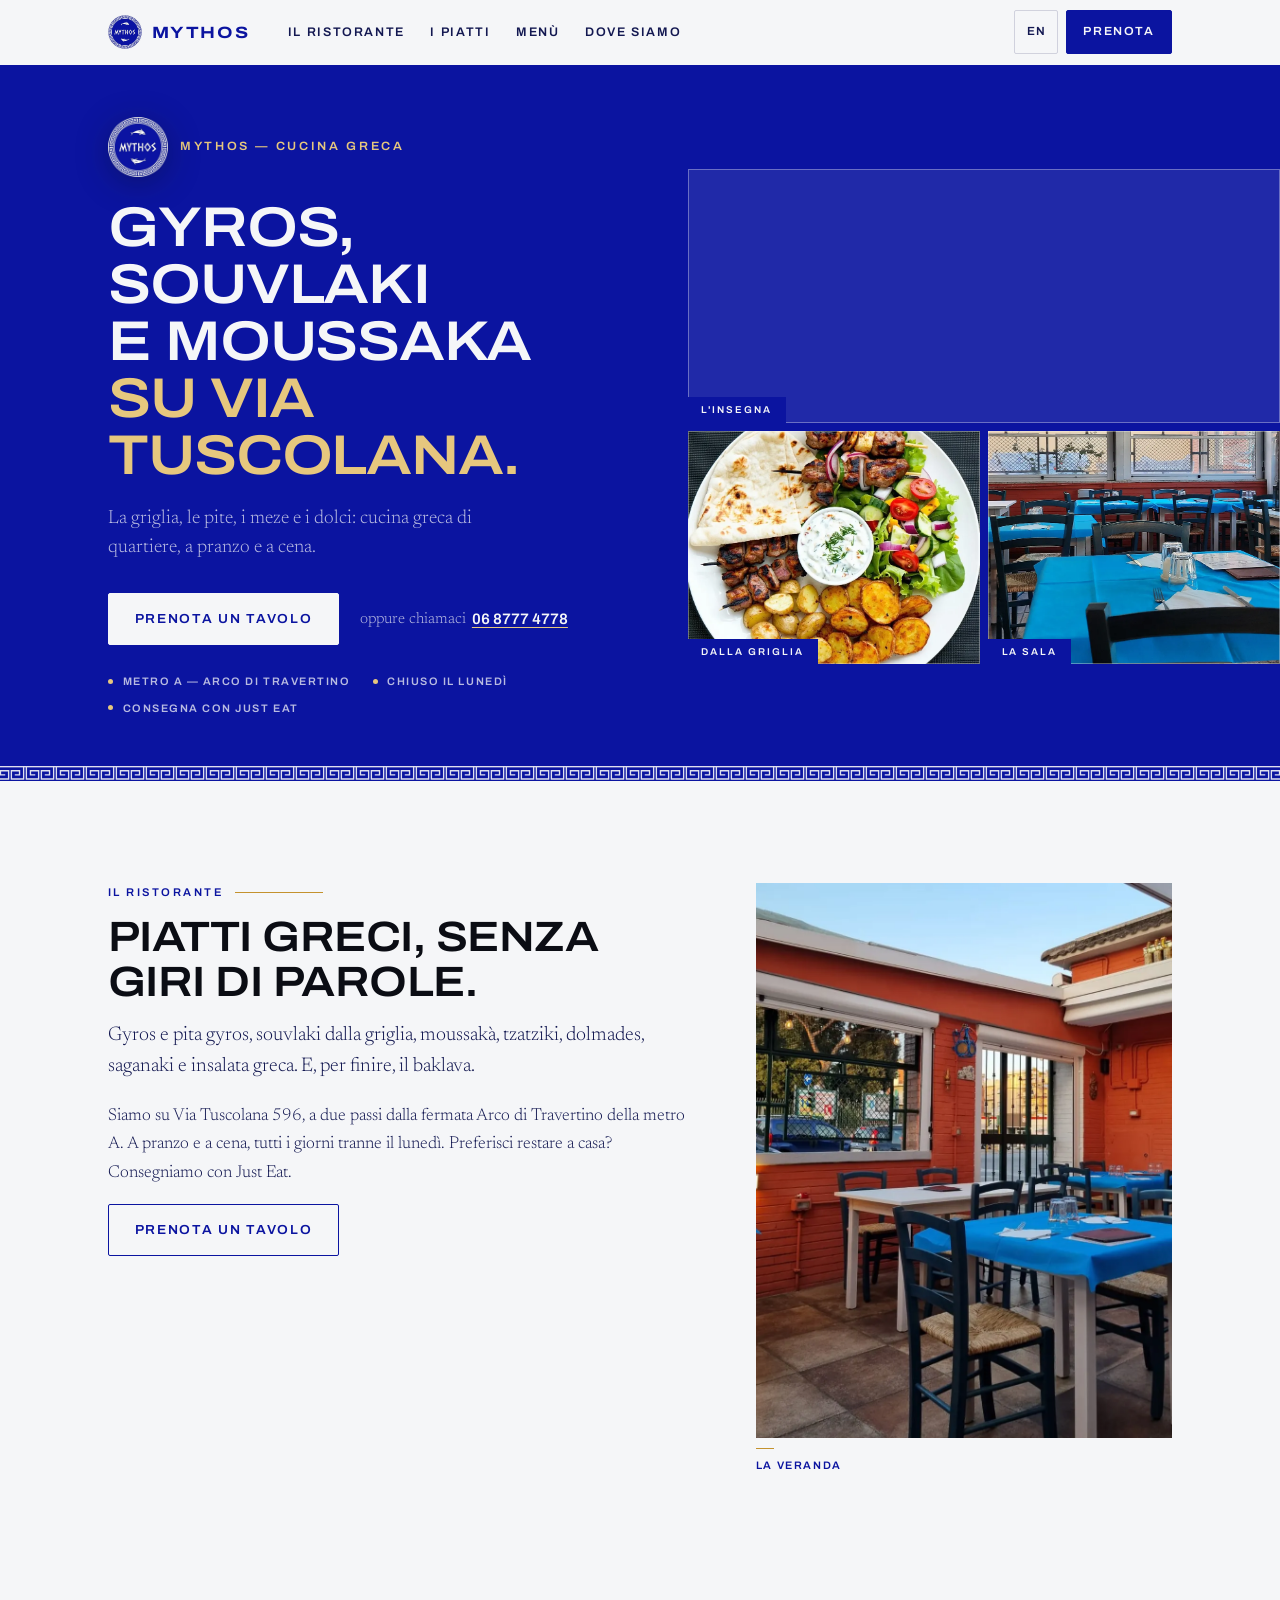
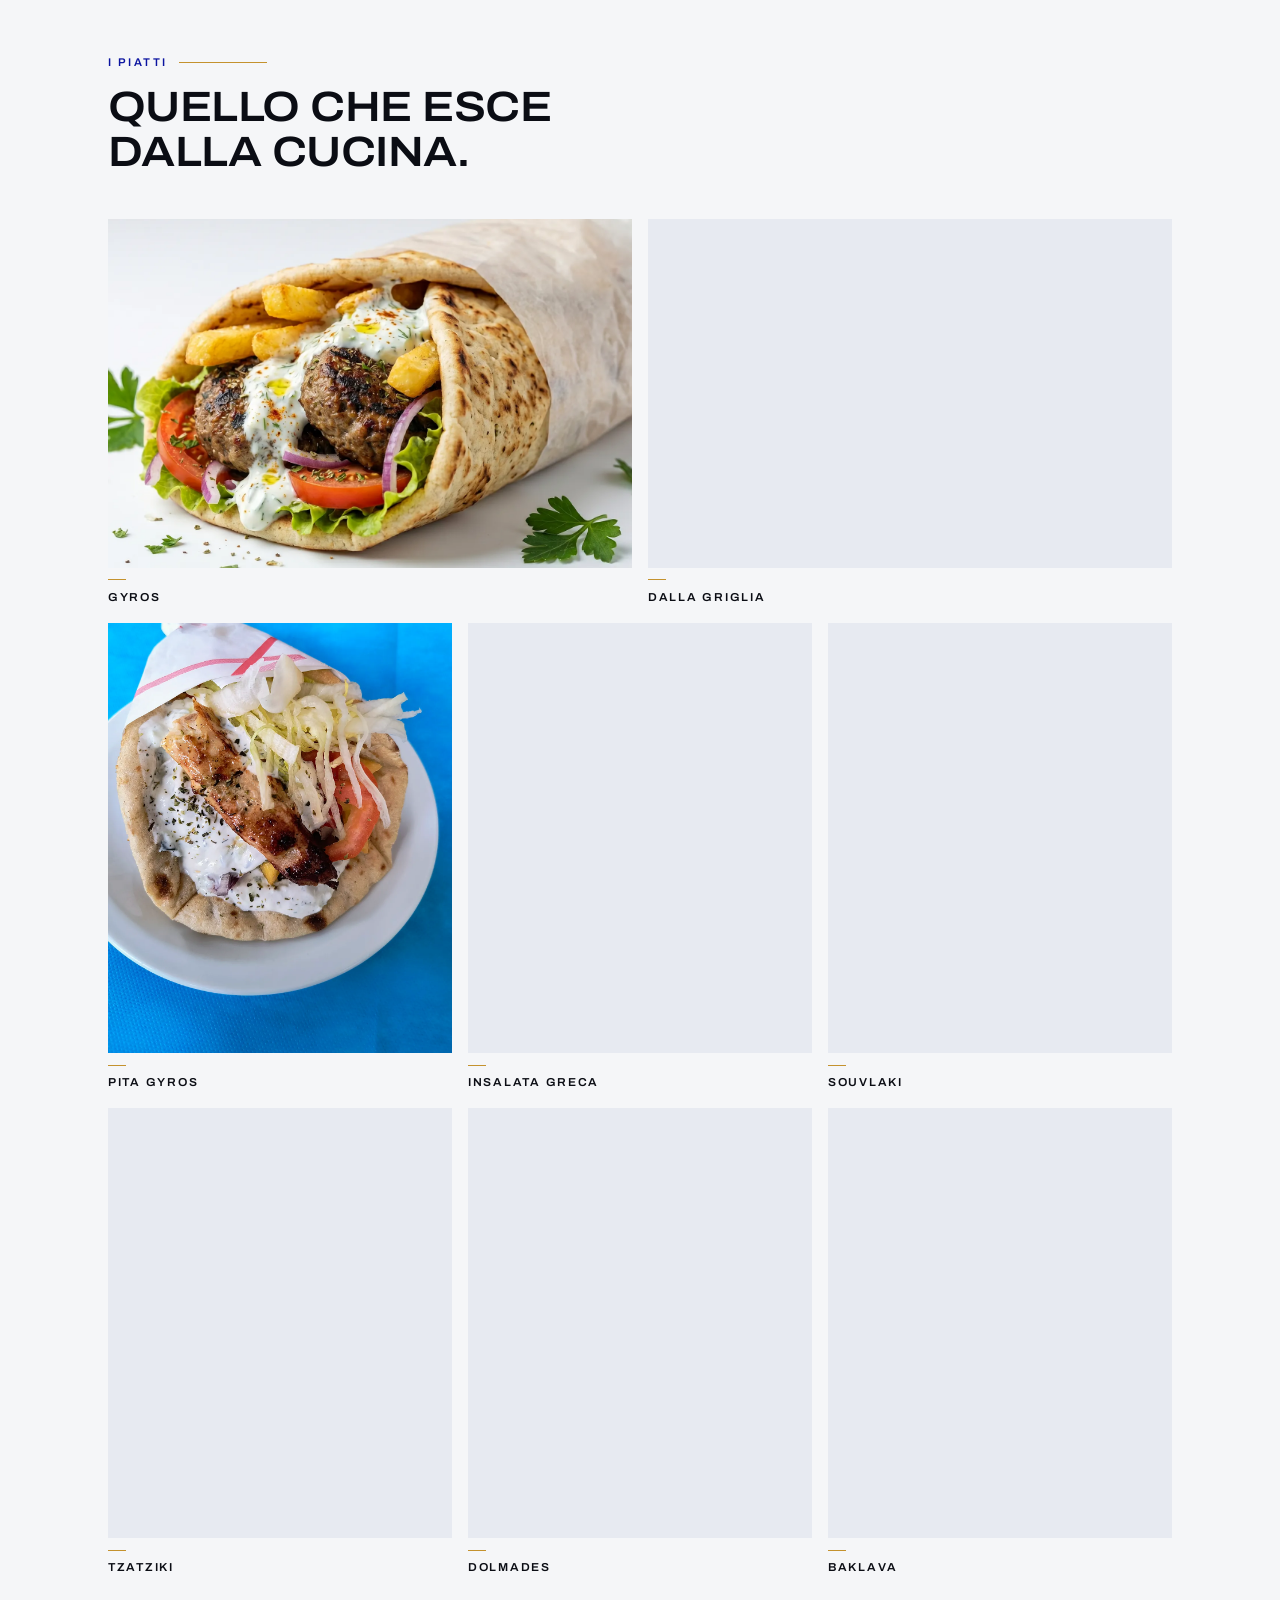
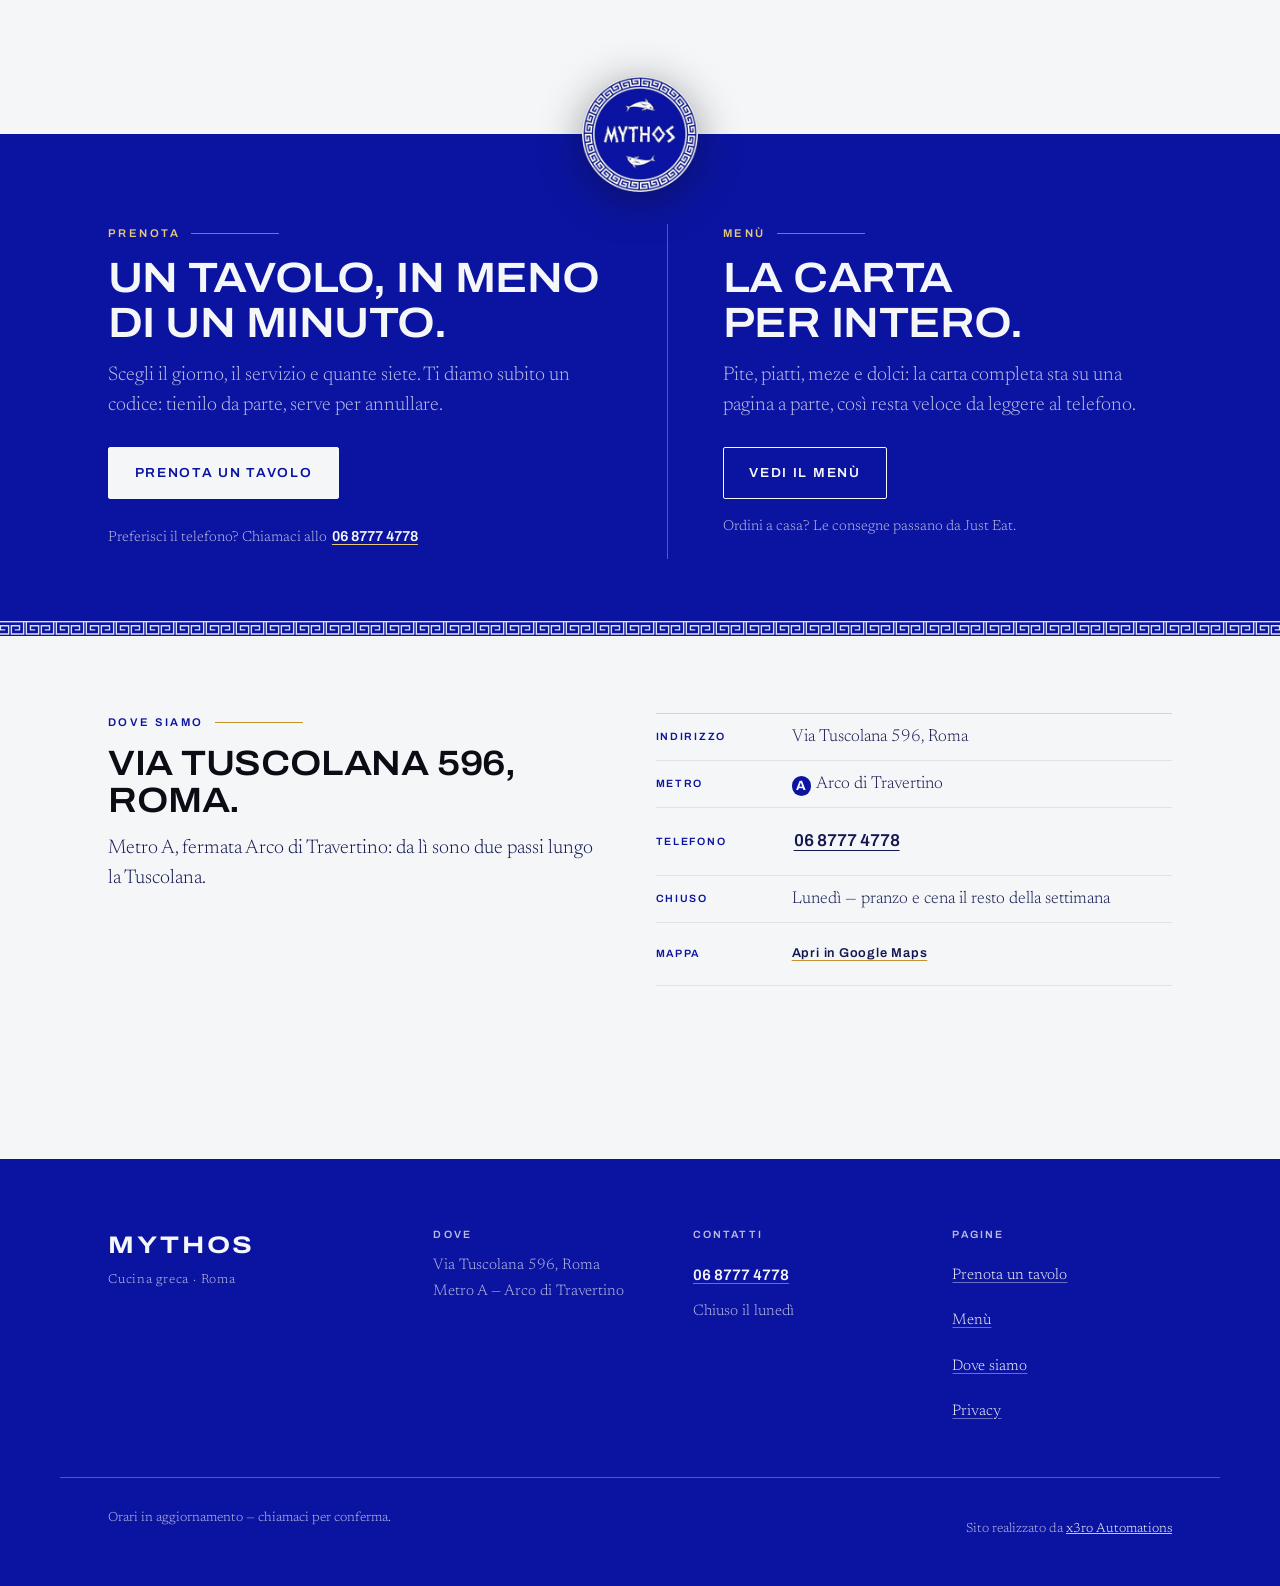
==== commit c32fd403: "Split booking onto its own page, rebuild hero, drop the map slab Client review rejected the first la" ====
--- a/docs/index.html
+++ b/docs/index.html
@@ -33,12 +33,7 @@
      core.js) shows all of its content instead of a wall of opacity:0. -->
 <script>document.documentElement.className+=' js';</script>
 
-<script>/* Filled at deploy. Empty strings are deliberate: booking.js falls back to the
-   phone card when unset, which is the correct pre-backend state. */
-window.MYTHOS_CONFIG={functionsUrl:"",anonKey:"",turnstileSiteKey:""};</script>
-<script defer src="https://challenges.cloudflare.com/turnstile/v0/api.js?render=explicit"></script>
 <script defer src="assets/js/core.js"></script>
-<script defer src="assets/js/booking.js"></script>
 </head>
 
 <body>
@@ -64,7 +59,7 @@
 
     <div class="nav__act">
       <button type="button" class="langbtn" data-lang-toggle aria-label="Switch to English">EN</button>
-      <a class="btn btn-sm" href="#prenota" data-en="Book">Prenota</a>
+      <a class="btn btn-sm" href="prenota.html" data-en="Book">Prenota</a>
       <button type="button" class="burger" data-menu-toggle aria-expanded="false" aria-controls="nav-drawer" aria-label="Apri il menu">
         <span></span><span></span><span></span>
       </button>
@@ -75,29 +70,59 @@
 <main id="main">
 <span id="top"></span>
 
-<!-- ────────────────────────────────────────────────────────────── hero ── -->
-<section class="hero">
-  <div class="hero__shot">
-    <picture>
-      <source media="(max-width: 719px)" srcset="assets/img/hero-storefront-sm.webp" width="1080" height="1350">
-      <img src="assets/img/hero-storefront.webp" width="2400" height="1350"
-           alt="La vetrina di Mythos su Via Tuscolana di sera, con l'insegna blu accesa"
-           fetchpriority="high" decoding="async">
-    </picture>
-  </div>
-
-  <div class="hero__body">
-    <img class="hero__disc" src="assets/img/logo-disc.png" width="512" height="512"
-         alt="Il marchio Mythos: due delfini minoici e la scritta MYTHOS su un disco blu oltremare, bordato da una greca">
-
-    <h1 class="hero__h" data-en="Gyros, souvlaki and moussaka <span class='u-blue'>on Via Tuscolana.</span>">Gyros, souvlaki e moussaka <span class="u-blue">su Via Tuscolana.</span></h1>
-
-    <p class="hero__p" data-en="Greek cooking a short walk from Metro A, Arco di Travertino. Lunch and dinner, closed on Mondays.">Cucina greca a due passi dalla metro A, Arco di Travertino. Pranzo e cena, chiuso il lunedì.</p>
-
-    <p class="hero__act">
-      <a class="btn" href="#prenota" data-en="Book a table">Prenota un tavolo</a>
-      <span class="hero__or"><span data-en="or call us">oppure chiamaci</span> <a class="tel" href="tel:+390687774778">06&nbsp;8777&nbsp;4778</a></span>
-    </p>
+<!-- ────────────────────────────────────────────────── hero — la vetrina ── -->
+<!-- The ultramarine is the ground, not a tint over a photograph. Three plates
+     are set into it: the sign at night, the grill, the room. -->
+<section class="hero on-blue">
+  <div class="hero__in">
+
+    <div class="hero__say">
+      <p class="mark">
+        <img src="assets/img/logo-disc.png" width="512" height="512"
+             alt="Il marchio Mythos: due delfini minoici e la scritta MYTHOS su un disco blu oltremare, bordato da una greca">
+        <span data-en="Mythos — Greek kitchen">Mythos — Cucina Greca</span>
+      </p>
+
+      <h1 class="hero__h" data-en="Gyros, souvlaki and moussaka <span class='u-blue'>on Via Tuscolana.</span>">Gyros, souvlaki e moussaka <span class="u-blue">su Via Tuscolana.</span></h1>
+
+      <p class="hero__p" data-en="The grill, the pites, the meze and the sweets: a neighbourhood Greek kitchen, open for lunch and for dinner.">La griglia, le pite, i meze e i dolci: cucina greca di quartiere, a pranzo e a cena.</p>
+
+      <p class="hero__act">
+        <a class="btn" href="prenota.html" data-en="Book a table">Prenota un tavolo</a>
+        <span class="hero__or"><span data-en="or call us">oppure chiamaci</span> <a class="tel" href="tel:+390687774778">06&nbsp;8777&nbsp;4778</a></span>
+      </p>
+
+      <ul class="hero__rail">
+        <li data-en="Metro A — Arco di Travertino">Metro A — Arco di Travertino</li>
+        <li data-en="Closed on Mondays">Chiuso il lunedì</li>
+        <li data-en="Delivery with Just Eat">Consegna con Just Eat</li>
+      </ul>
+    </div>
+
+    <div class="hero__frieze">
+      <figure class="hero__pane hero__pane--wide hero__pane--sign">
+        <picture>
+          <source media="(max-width: 719px)" srcset="assets/img/hero-insegna-sm.webp" width="860" height="502">
+          <img src="assets/img/hero-insegna.webp" width="1600" height="933"
+               alt="L'insegna al neon di Mythos accesa la sera sopra l'ingresso, tra l'edera e una lanterna"
+               fetchpriority="high" decoding="async">
+        </picture>
+        <figcaption data-en="The sign">L'insegna</figcaption>
+      </figure>
+
+      <figure class="hero__pane hero__pane--sq">
+        <img src="assets/img/hero-griglia.webp" width="900" height="900" decoding="async"
+             alt="Piatto di souvlaki alla griglia con pita, patate al forno, tzatziki e insalata greca">
+        <figcaption data-en="From the grill">Dalla griglia</figcaption>
+      </figure>
+
+      <figure class="hero__pane hero__pane--sq">
+        <img src="assets/img/hero-sala.webp" width="900" height="900" decoding="async"
+             alt="La sala apparecchiata, con le tovaglie azzurre e le sedie di legno">
+        <figcaption data-en="The dining room">La sala</figcaption>
+      </figure>
+    </div>
+
   </div>
 </section>
 
@@ -107,43 +132,20 @@
     <div class="sec__lead" data-reveal>
       <p class="eyebrow" data-en="The restaurant">Il ristorante</p>
       <h2 class="h2" data-en="Greek plates, no fuss.">Piatti greci, senza giri di parole.</h2>
-      <p class="lede" data-en="We cook Greek: gyros, pita gyros, souvlaki, moussaka, tzatziki, dolmades, saganaki and Greek salad. Lunch and dinner, every day except Monday.">Facciamo cucina greca: gyros, pita gyros, souvlaki, moussaka, tzatziki, dolmades, saganaki e insalata greca. A pranzo e a cena, tutti i giorni tranne il lunedì.</p>
-      <p data-en="We're at Via Tuscolana 596, a short walk from the Arco di Travertino stop on Metro A. Book a table below in under a minute, or call us and one of us will pick up.">Siamo su Via Tuscolana 596, a due passi dalla fermata Arco di Travertino della metro A. Prenoti qui sotto in meno di un minuto, oppure ci chiami e rispondiamo noi.</p>
-    </div>
-
-    <div class="card" data-reveal>
-      <dl class="facts">
-        <div class="facts__row">
-          <dt data-en="Address">Indirizzo</dt>
-          <dd>Via Tuscolana 596, Roma</dd>
-        </div>
-        <div class="facts__row">
-          <dt data-en="Metro">Metro</dt>
-          <dd><span class="linebadge" aria-hidden="true">A</span> <span class="sr-only">Metro A, </span>Arco di Travertino</dd>
-        </div>
-        <div class="facts__row">
-          <dt data-en="Phone">Telefono</dt>
-          <dd><a class="tel" href="tel:+390687774778">06 8777 4778</a></dd>
-        </div>
-        <div class="facts__row">
-          <dt data-en="Closed">Chiuso</dt>
-          <dd data-en="Monday">Lunedì</dd>
-        </div>
-        <div class="facts__row">
-          <dt data-en="Service">Servizio</dt>
-          <dd data-en="Lunch and dinner">Pranzo e cena</dd>
-        </div>
-        <div class="facts__row">
-          <dt data-en="Delivery">Consegna</dt>
-          <dd>Just Eat</dd>
-        </div>
-      </dl>
-      <p class="facts__note" data-en="Opening times are being updated — call us to confirm. The booking panel below always shows the times we can actually seat you.">Orari in aggiornamento — chiamaci per conferma. Il riquadro delle prenotazioni qui sotto mostra sempre gli orari in cui possiamo davvero sederti.</p>
-    </div>
-  </div>
-</section>
-
-<!-- ────────────────────────────────────────────────────────────── piatti ── -->
+      <p class="lede" data-en="Gyros and pita gyros, souvlaki off the grill, moussaka, tzatziki, dolmades, saganaki and Greek salad — and baklava to finish.">Gyros e pita gyros, souvlaki dalla griglia, moussakà, tzatziki, dolmades, saganaki e insalata greca. E, per finire, il baklava.</p>
+      <p data-en="We're at Via Tuscolana 596, a short walk from the Arco di Travertino stop on Metro A. Lunch and dinner, every day except Monday. Rather stay in? We deliver with Just Eat.">Siamo su Via Tuscolana 596, a due passi dalla fermata Arco di Travertino della metro A. A pranzo e a cena, tutti i giorni tranne il lunedì. Preferisci restare a casa? Consegniamo con Just Eat.</p>
+      <p><a class="btn btn-ghost" href="prenota.html" data-en="Book a table">Prenota un tavolo</a></p>
+    </div>
+
+    <figure class="fig" data-reveal>
+      <img src="assets/img/veranda.webp" width="900" height="1172" loading="lazy" decoding="async"
+           alt="La veranda coperta al tramonto: pareti arancioni, tovaglie azzurre e sedie impagliate">
+      <figcaption data-en="The covered veranda">La veranda</figcaption>
+    </figure>
+  </div>
+</section>
+
+<!-- ─────────────────────────────────────────────────────────── piatti ── -->
 <section class="sec sec--tight" id="piatti">
   <div class="wrap">
     <div class="sec__head" data-reveal>
@@ -188,40 +190,25 @@
   </div>
 </section>
 
-<!-- ───────────────────────────────────── prenota — the fresco panel ── -->
-<section class="fresco on-blue" id="prenota">
-  <img class="fresco__seal" src="assets/img/logo-disc.png" width="512" height="512" alt="" aria-hidden="true">
-
-  <div class="fresco__in wrap">
-    <div class="fresco__head" data-reveal>
+<!-- ─────────────────────────────────── le due porte: prenota e menù ── -->
+<section class="acts on-blue" id="azioni">
+  <img class="acts__seal" src="assets/img/logo-disc.png" width="512" height="512" alt="" aria-hidden="true">
+
+  <div class="wrap acts__in">
+    <div class="acts__card" data-reveal>
       <p class="eyebrow" data-en="Book">Prenota</p>
-      <h2 class="h2" data-en="When are you coming?">Quando vieni?</h2>
-      <p class="lede" data-en="Pick a day and a time. You get a booking code straight away — keep it, it's how you cancel.">Scegli il giorno e l'orario. Ti diamo subito un codice: tienilo da parte, serve per annullare.</p>
-    </div>
-
-    <div id="prenota-app"></div>
-
-    <noscript>
-      <p class="bk-note bk-phoneonly">Il modulo di prenotazione ha bisogno di JavaScript. Chiamaci allo <a href="tel:+390687774778">06 8777 4778</a> e ti troviamo un tavolo.</p>
-    </noscript>
-
-    <p class="fresco__phone"><span data-en="Rather use the phone? Call us on">Preferisci il telefono? Chiamaci allo</span> <a class="tel" href="tel:+390687774778">06&nbsp;8777&nbsp;4778</a></p>
-  </div>
-</section>
-
-<!-- ──────────────────────────────────────────────── menu & consegna ── -->
-<section class="sec" id="menu">
-  <div class="wrap sec__grid sec__grid--even">
-    <div data-reveal>
-      <p class="eyebrow" data-en="Menu and delivery">Menù e consegna</p>
-      <h2 class="h2" data-en="The whole menu.">Il menù per intero.</h2>
-      <p class="lede" data-en="Pites, plates, desserts: the full list lives on its own page, so it stays quick to read on a phone.">Pite, piatti, dolci: la carta completa sta su una pagina a parte, così resta veloce da leggere al telefono.</p>
-      <p><a class="btn" href="menu.html" data-en="See the menu">Vedi il menù</a></p>
-    </div>
-    <div class="card card--quiet" data-reveal>
-      <p class="eyebrow" data-en="Delivery">Consegna</p>
-      <p class="lede" data-en="Rather stay in? We deliver with Just Eat.">Preferisci restare a casa? Consegniamo con Just Eat.</p>
-      <p class="fine" data-en="For a table, book here or call us — delivery orders go through Just Eat.">Per il tavolo prenota qui o chiamaci; gli ordini a domicilio passano da Just Eat.</p>
+      <h2 class="h2" data-en="A table, in under a minute.">Un tavolo, in meno di un minuto.</h2>
+      <p class="lede" data-en="Pick the day, the service and how many of you there are. You get a booking code straight away — keep it, it's how you cancel.">Scegli il giorno, il servizio e quante siete. Ti diamo subito un codice: tienilo da parte, serve per annullare.</p>
+      <a class="btn" href="prenota.html" data-en="Book a table">Prenota un tavolo</a>
+      <p class="fine"><span data-en="Rather use the phone? Call us on">Preferisci il telefono? Chiamaci allo</span> <a class="tel" href="tel:+390687774778">06&nbsp;8777&nbsp;4778</a></p>
+    </div>
+
+    <div class="acts__card" data-reveal>
+      <p class="eyebrow" data-en="Menu">Menù</p>
+      <h2 class="h2" data-en="The whole carte.">La carta per intero.</h2>
+      <p class="lede" data-en="Pites, plates, meze and sweets: the full list lives on its own page, so it stays quick to read on a phone.">Pite, piatti, meze e dolci: la carta completa sta su una pagina a parte, così resta veloce da leggere al telefono.</p>
+      <a class="btn btn-ghost" href="menu.html" data-en="See the menu">Vedi il menù</a>
+      <p class="fine" data-en="Ordering in? Delivery goes through Just Eat.">Ordini a casa? Le consegne passano da Just Eat.</p>
     </div>
   </div>
 </section>
@@ -229,35 +216,35 @@
 <!-- ──────────────────────────────────────────────────────── dove siamo ── -->
 <section class="sec sec--tight" id="dove">
   <div class="wrap">
-    <div class="sec__head" data-reveal>
-      <p class="eyebrow" data-en="Find us">Dove siamo</p>
-      <h2 class="h2">Via Tuscolana 596, Roma.</h2>
-      <p class="lede" data-en="Metro A, Arco di Travertino stop — then it's a short walk. Closed on Mondays; lunch and dinner the rest of the week.">Metro A, fermata Arco di Travertino: da lì sono due passi. Lunedì chiuso; il resto della settimana pranzo e cena.</p>
-    </div>
-
-    <div class="place" data-reveal>
-      <div class="place__pics">
-        <figure class="place__fig">
-          <img src="assets/img/room.webp" width="1200" height="900" loading="lazy" decoding="async" alt="La sala con le tovaglie blu e la parete di finestre">
-          <figcaption data-en="The dining room">La sala</figcaption>
-        </figure>
-        <figure class="place__fig">
-          <img src="assets/img/terrace.webp" width="1200" height="900" loading="lazy" decoding="async" alt="La veranda coperta con le sedie blu">
-          <figcaption data-en="The covered terrace">La veranda</figcaption>
-        </figure>
+    <div class="loc" data-reveal>
+      <div class="loc__lead">
+        <p class="eyebrow" data-en="Find us">Dove siamo</p>
+        <h2 class="loc__h">Via Tuscolana 596, Roma.</h2>
+        <p class="lede" data-en="Metro A, Arco di Travertino stop — then it's a short walk down Via Tuscolana.">Metro A, fermata Arco di Travertino: da lì sono due passi lungo la Tuscolana.</p>
       </div>
 
-      <div class="place__map">
-        <iframe
-          title="Mappa: Via Tuscolana 596, Roma"
-          src="https://www.google.com/maps?q=Via%20Tuscolana%20596%2C%20Roma&z=17&hl=it&output=embed"
-          loading="lazy" referrerpolicy="no-referrer-when-downgrade"
-          width="600" height="450"></iframe>
-        <p class="place__links">
-          <a href="https://www.google.com/maps/search/?api=1&amp;query=Via%20Tuscolana%20596%2C%20Roma" target="_blank" rel="noopener" data-en="Open in Google Maps">Apri in Google Maps</a>
-          <a class="tel" href="tel:+390687774778">06 8777 4778</a>
-        </p>
-      </div>
+      <ul class="loc__list">
+        <li>
+          <span class="loc__k" data-en="Address">Indirizzo</span>
+          <span class="loc__v">Via Tuscolana 596, Roma</span>
+        </li>
+        <li>
+          <span class="loc__k" data-en="Metro">Metro</span>
+          <span class="loc__v"><span class="linebadge" aria-hidden="true">A</span><span class="sr-only">Metro A, </span>Arco di Travertino</span>
+        </li>
+        <li>
+          <span class="loc__k" data-en="Phone">Telefono</span>
+          <span class="loc__v"><a class="tel" href="tel:+390687774778">06 8777 4778</a></span>
+        </li>
+        <li>
+          <span class="loc__k" data-en="Closed">Chiuso</span>
+          <span class="loc__v" data-en="Monday — lunch and dinner the rest of the week">Lunedì — pranzo e cena il resto della settimana</span>
+        </li>
+        <li>
+          <span class="loc__k" data-en="Map">Mappa</span>
+          <span class="loc__v"><a href="https://www.google.com/maps/search/?api=1&amp;query=Mythos%20Cucina%20Greca%2C%20Via%20Tuscolana%20596%2C%20Roma" target="_blank" rel="noopener" data-en="Open in Google Maps">Apri in Google Maps</a></span>
+        </li>
+      </ul>
     </div>
   </div>
 </section>
@@ -286,7 +273,7 @@
     <div class="foot__col">
       <p class="foot__k" data-en="Pages">Pagine</p>
       <ul class="foot__list">
-        <li><a href="#prenota" data-en="Book a table">Prenota un tavolo</a></li>
+        <li><a href="prenota.html" data-en="Book a table">Prenota un tavolo</a></li>
         <li><a href="menu.html" data-en="Menu">Menù</a></li>
         <li><a href="#dove" data-en="Find us">Dove siamo</a></li>
         <li><a href="privacy.html">Privacy</a></li>
--- a/docs/assets/css/core.css
+++ b/docs/assets/css/core.css
@@ -42,13 +42,18 @@
 
   --wrap: 1160px;
   --gut:  clamp(1.15rem, 4.5vw, 3rem);
-  --disc: clamp(96px, 19vw, 148px);
 
   --ease: cubic-bezier(.22, .72, .2, 1);
 
   --f-disp: 'Archivo', 'Helvetica Neue', Helvetica, Arial, sans-serif;
   --f-body: 'Newsreader', Georgia, 'Times New Roman', serif;
   --f-mono: 'Martian Mono', ui-monospace, SFMono-Regular, Menlo, monospace;
+
+  /* One meander unit: a mirrored pair of square spirals on a rail, traced from
+     the restaurant's own printed menu border (harvest/menu/gm-007.jpg). It is
+     used in exactly one role site-wide — to close the bottom edge of an
+     ultramarine field — never as a repeating trim along arbitrary sections. */
+  --meander: url("data:image/svg+xml,%3Csvg xmlns='http://www.w3.org/2000/svg' width='44' height='22' viewBox='0 0 44 22'%3E%3Cg fill='none' stroke='%23F5F6F8' stroke-width='2' stroke-linecap='square'%3E%3Cpath d='M0 21h44'/%3E%3Cpath d='M2 21V3h18v12H8V9h6'/%3E%3Cpath d='M42 21V3H24v12h12V9h-6'/%3E%3C/g%3E%3C/svg%3E");
 }
 
 /* Sections on the ultramarine ground flip the button and focus variables so
@@ -398,9 +403,13 @@
     margin-left: 1.4rem;
   }
   .drawer__list { flex-direction: row; gap: 1.6rem; align-items: center; }
+  /* inline-flex + min-height keeps the pointer target at 44px without growing
+     the bar: the tallest thing in the row is already the 44px CTA */
   .drawer__list a {
-    padding: .72rem 0;
-    min-height: 0;
+    display: inline-flex;
+    align-items: center;
+    padding: 0;
+    min-height: 44px;
     border: 0;
     color: var(--blue-deep);
     font-size: .78rem;
@@ -410,7 +419,7 @@
   }
   .drawer__list a::after {
     content: '';
-    position: absolute; left: 0; right: 0; bottom: -3px;
+    position: absolute; left: 0; right: 0; bottom: 10px;
     height: 1px; background: var(--gold);
     transform: scaleX(0); transform-origin: left;
     transition: transform .22s var(--ease);
@@ -420,74 +429,218 @@
   .burger { display: none; }
 }
 
-/* --------------------------------------------------------------- hero -- */
-
-.hero { position: relative; }
-
-.hero__shot img {
-  display: block;
-  width: 100%;
-  height: clamp(340px, 112vw, 540px);
-  object-fit: cover;
-  object-position: center 52%;
-  background: var(--plaster-2);
-}
-
-.hero__body {
-  position: relative;
-  z-index: 1;
+/* ====================================================================== */
+/*  THE VETRINA — the first screen.                                        */
+/*                                                                         */
+/*  Not a photograph with a headline on top of it. The hero is the          */
+/*  ultramarine itself — the brand colour used as ground, at full strength  */
+/*  — and the photographs are three plates set into it: the sign at night,  */
+/*  the grill, the room. Brand, place and food land at the same moment, so  */
+/*  scrolling adds depth instead of supplying the first interesting thing.  */
+/*  No scrim, no centred stack, no photograph behind type.                  */
+/* ====================================================================== */
+
+.hero { position: relative; isolation: isolate; }
+
+/* the meander closes the field along the bottom, the way the printed menu
+   closes its own page */
+.hero::after {
+  content: '';
+  position: absolute;
+  left: 0; right: 0; bottom: 0;
+  height: 15px;
+  background: var(--meander) repeat-x center / 30px 15px;
+  transform: scaleY(-1);
+  opacity: .9;
+  pointer-events: none;
+  z-index: 2;
+}
+
+.hero__in {
   max-width: var(--wrap);
   margin: 0 auto;
-  padding: 0 var(--gut) clamp(3rem, 7vw, 5.5rem);
-}
-
-/* The mark is pressed onto the edge of the photograph like a seal. */
-.hero__disc {
-  display: block;
-  width: var(--disc);
-  height: var(--disc);
-  margin-top: calc(var(--disc) / -2);
-  margin-bottom: clamp(1.2rem, 2.5vw, 1.9rem);
-  filter: drop-shadow(0 10px 26px rgba(11, 20, 160, .28));
+  padding: clamp(1.9rem, 4.5vw, 3.2rem) var(--gut) clamp(2.6rem, 5vw, 4rem);
+  display: grid;
+  gap: clamp(1.5rem, 3.6vw, 2.4rem);
+  min-width: 0;
+}
+
+/* mark ------------------------------------------------------------------ */
+/* The roundel is small and paired with a line of caps rather than blown up:
+   on ultramarine a large blue disc would sink into its own ground. */
+.mark {
+  display: flex;
+  align-items: center;
+  gap: .75rem;
+  margin: 0 0 clamp(1rem, 2.4vw, 1.4rem);
+}
+.mark img {
+  flex: 0 0 auto;
+  width: clamp(44px, 11vw, 60px);
+  height: auto;
+  filter: drop-shadow(0 6px 16px rgba(11, 13, 20, .35));
+}
+.mark span {
+  font-family: var(--f-disp);
+  font-weight: 600;
+  font-stretch: 104%;
+  font-size: clamp(.66rem, .6rem + .2vw, .75rem);
+  line-height: 1.35;
+  letter-spacing: .22em;
+  text-transform: uppercase;
+  color: var(--gold-lift);
 }
 
 .hero__h {
   font-family: var(--f-disp);
   font-weight: 600;
   font-stretch: 114%;
-  font-size: clamp(1.95rem, 1.1rem + 4.1vw, 4.15rem);
-  line-height: 1;
+  font-size: clamp(1.9rem, 1.05rem + 4vw, 3.5rem);
+  line-height: 1.02;
   letter-spacing: -.02em;
   text-transform: uppercase;
-  color: var(--ink);
-  max-width: 17ch;
+  color: var(--plaster);
+  max-width: 15ch;
   text-wrap: balance;
 }
-/* the place name gets its own line at every width rather than trailing off the
-   end of whichever line the balancer picked */
+/* the street gets its own line at every width rather than trailing off the end
+   of whichever line the balancer picked */
 .hero__h .u-blue { display: block; }
 
 .hero__p {
-  margin: clamp(1rem, 2vw, 1.5rem) 0 0;
-  max-width: 44ch;
-  font-size: clamp(1.06rem, 1rem + .45vw, 1.3rem);
+  margin: clamp(.9rem, 2vw, 1.3rem) 0 0;
+  max-width: 40ch;
+  font-size: clamp(1.02rem, .98rem + .35vw, 1.2rem);
   line-height: 1.5;
+  color: var(--on-blue-dim);
 }
 
 .hero__act {
-  margin: clamp(1.5rem, 3vw, 2.2rem) 0 0;
+  margin: clamp(1.3rem, 2.8vw, 1.9rem) 0 0;
   display: flex;
   flex-wrap: wrap;
   align-items: center;
-  gap: .9rem 1.4rem;
-}
-.hero__or {
-  font-size: .95rem;
-  color: rgba(19, 24, 81, .74);
+  gap: .35rem 1.3rem;
+}
+.hero__or { font-size: .95rem; color: var(--on-blue-dim); }
+.hero__or .tel { color: var(--plaster); text-decoration-color: var(--gold-lift); }
+
+/* the three facts we are actually allowed to publish, set as a rail */
+.hero__rail {
+  margin: clamp(1.2rem, 2.6vw, 1.7rem) 0 0;
+  display: flex;
+  flex-wrap: wrap;
+  gap: .5rem 1.4rem;
+  font-family: var(--f-disp);
+  font-weight: 600;
+  font-size: .68rem;
+  letter-spacing: .14em;
+  text-transform: uppercase;
+  color: var(--on-blue-dim);
+}
+.hero__rail li {
+  display: flex;
+  align-items: center;
+  gap: .6rem;
+}
+/* a gold pip in front of every item — a separator drawn between items instead
+   reads as a trailing dash on the item before it once the rail wraps */
+.hero__rail li::before {
+  content: '';
+  flex: 0 0 auto;
+  width: 5px;
+  height: 5px;
+  border-radius: 50%;
+  background: var(--gold-lift);
+}
+
+/* frieze ---------------------------------------------------------------- */
+.hero__frieze {
+  display: grid;
+  grid-template-columns: 1fr 1fr;
+  gap: 8px;
+  min-width: 0;
+}
+.hero__pane {
+  position: relative;
+  margin: 0;
+  overflow: hidden;
+  background: rgba(245, 246, 248, .09);
+}
+.hero__pane img {
+  position: absolute;
+  inset: 0;
+  width: 100%;
+  height: 100%;
+  object-fit: cover;
+}
+/* a plaster hairline over the photograph — the plate is set into the wall,
+   not floated on it */
+.hero__pane::after {
+  content: '';
+  position: absolute;
+  inset: 0;
+  box-shadow: inset 0 0 0 1px rgba(245, 246, 248, .34);
+  pointer-events: none;
+}
+.hero__pane--wide { grid-column: 1 / -1; aspect-ratio: 16 / 9; }
+.hero__pane--sq   { aspect-ratio: 1 / 1; }
+.hero__pane--sign img { object-position: center 38%; }
+
+/* the museum label, pinned to the plate in solid brand blue */
+.hero__pane figcaption {
+  position: absolute;
+  left: 0; bottom: 0;
+  z-index: 1;
+  padding: .42rem .7rem;
+  background: var(--blue);
+  color: var(--plaster);
+  font-family: var(--f-disp);
+  font-weight: 600;
+  font-size: .58rem;
+  line-height: 1;
+  letter-spacing: .2em;
+  text-transform: uppercase;
 }
 
 @media (min-width: 720px) {
-  .hero__shot img { height: clamp(400px, 45vw, 600px); }
+  .hero__pane--wide { aspect-ratio: 2 / 1; }
+  .hero__pane figcaption { font-size: .62rem; padding: .48rem .85rem; }
+}
+
+/* From 960 the field stops being a column: the copy keeps the site measure on
+   the left, and the frieze runs off the right edge of the viewport. The
+   padding is derived from `100%` (the section's own content width, scrollbar
+   already excluded) rather than 50vw, so the h1 lines up with the nav brand to
+   the pixel and nothing can overhang the document. */
+@media (min-width: 960px) {
+  .hero__in {
+    max-width: none;
+    padding-left: max(var(--gut), calc((100% - var(--wrap)) / 2 + var(--gut)));
+    padding-right: 0;
+    grid-template-columns: minmax(0, 1fr) minmax(0, 1.12fr);
+    align-items: center;
+    gap: clamp(2rem, 4vw, 3.4rem);
+  }
+  .hero__say { max-width: 32rem; }
+  .hero__pane--wide { aspect-ratio: 21 / 9; }
+  .hero__pane--sq { aspect-ratio: 5 / 4; }
+}
+
+/* A restrained arrival: the field is already painted, the pieces settle onto
+   it. Load-time only — nothing here is driven by scroll position. */
+@media (prefers-reduced-motion: no-preference) {
+  .hero__say > *, .hero__pane { animation: heroIn .6s var(--ease) both; }
+  .hero__say > *:nth-child(2) { animation-delay: .06s; }
+  .hero__say > *:nth-child(3) { animation-delay: .1s; }
+  .hero__say > *:nth-child(4) { animation-delay: .14s; }
+  .hero__say > *:nth-child(5) { animation-delay: .18s; }
+  .hero__pane:nth-child(1) { animation-delay: .12s; }
+  .hero__pane:nth-child(2) { animation-delay: .2s; }
+  .hero__pane:nth-child(3) { animation-delay: .26s; }
+}
+@keyframes heroIn {
+  from { opacity: 0; transform: translateY(12px); }
 }
 
 /* ----------------------------------------------------------- sections -- */
@@ -624,76 +777,128 @@
 }
 
 /* ================================================================== */
-/*  THE FRESCO PANEL — the one place the page spends its boldness.     */
-/*  A full-bleed ultramarine field bounded above and below by a Greek  */
-/*  key redrawn from the restaurant's own printed menu border, with    */
-/*  the dolphin roundel seated on the upper band like a seal, so the   */
-/*  act of booking happens literally inside the brand mark.            */
+/*  THE ACTIONS BAND — where the landing page spends its boldness now  */
+/*  that the booking form has moved to a URL of its own. Two doors,    */
+/*  side by side, on a full-strength ultramarine field: the booking    */
+/*  page (the one that goes in the Google Business Profile reservation */
+/*  field) and the menu.                                               */
 /* ================================================================== */
 
-.fresco {
+.acts {
   position: relative;
   isolation: isolate;
-  margin-top: clamp(3.5rem, 8vw, 6rem);
-}
-
-/* One meander unit: a mirrored pair of square spirals on a rail, traced from
-   harvest/menu/gm-007.jpg. Used once, structurally, as the panel's frame —
-   never as a repeating trim along other section edges. */
-.fresco::before,
-.fresco::after {
+  margin-top: clamp(3rem, 7vw, 5rem);
+}
+.acts::after {
   content: '';
   position: absolute;
-  left: 0; right: 0;
+  left: 0; right: 0; bottom: 0;
   height: 15px;
-  background: url("data:image/svg+xml,%3Csvg xmlns='http://www.w3.org/2000/svg' width='44' height='22' viewBox='0 0 44 22'%3E%3Cg fill='none' stroke='%23F5F6F8' stroke-width='2' stroke-linecap='square'%3E%3Cpath d='M0 21h44'/%3E%3Cpath d='M2 21V3h18v12H8V9h6'/%3E%3Cpath d='M42 21V3H24v12h12V9h-6'/%3E%3C/g%3E%3C/svg%3E") repeat-x center / 30px 15px;
+  background: var(--meander) repeat-x center / 30px 15px;
+  transform: scaleY(-1);
   opacity: .9;
   pointer-events: none;
   z-index: 2;
 }
-.fresco::before { top: 0; }
-.fresco::after  { bottom: 0; transform: scaleY(-1); }
-
-.fresco__seal {
+
+/* the roundel seated on the top edge like a wax seal */
+.acts__seal {
   position: absolute;
   top: 0;
   left: 50%;
   z-index: 3;
-  width: clamp(88px, 15vw, 132px);
-  height: clamp(88px, 15vw, 132px);
+  width: clamp(80px, 14vw, 116px);
+  height: clamp(80px, 14vw, 116px);
   transform: translate(-50%, -50%);
   filter: drop-shadow(0 8px 22px rgba(11, 13, 20, .4));
 }
 
-.fresco__in {
-  padding-block: clamp(4.6rem, 10vw, 7.5rem);
-}
-
-/* The hairline that turns the field into a panel rather than a stripe. */
-.fresco__head {
+.acts__in {
+  padding-block: clamp(3.8rem, 8vw, 5.6rem) clamp(3.2rem, 7vw, 4.8rem);
+  display: grid;
+  gap: clamp(2.2rem, 5vw, 3.4rem);
+}
+.acts__card > .lede { margin: .9rem 0 0; }
+.acts__card > .btn  { margin-top: clamp(1.2rem, 2.6vw, 1.6rem); }
+.acts__card .fine {
+  margin: 1rem 0 0;
+  color: var(--on-blue-dim);
+  font-size: .9rem;
+}
+.acts__card .fine .tel { color: var(--plaster); text-decoration-color: var(--gold-lift); }
+
+@media (min-width: 800px) {
+  .acts__in { grid-template-columns: 1fr 1fr; }
+  /* a hairline between the two doors rather than a box around each */
+  .acts__card + .acts__card {
+    padding-left: clamp(2.2rem, 5vw, 3.4rem);
+    border-left: 1px solid var(--on-blue-faint);
+  }
+}
+
+/* ================================================================== */
+/*  THE BOOKING PAGE HEAD — prenota.html                               */
+/*  A cold arrival from Google has to see, without scrolling: whose     */
+/*  table this is, that a table is what is being booked, and the first  */
+/*  control of the widget. So this block is deliberately short.         */
+/* ================================================================== */
+
+.pren {
   position: relative;
-  max-width: 46ch;
-  margin: 0 auto clamp(2.2rem, 5vw, 3.2rem);
-  padding-bottom: clamp(1.6rem, 3vw, 2.2rem);
-  text-align: center;
+  isolation: isolate;
+}
+.pren::after {
+  content: '';
+  position: absolute;
+  left: 0; right: 0; bottom: 0;
+  height: 15px;
+  background: var(--meander) repeat-x center / 30px 15px;
+  transform: scaleY(-1);
+  opacity: .9;
+  pointer-events: none;
+  z-index: 2;
+}
+
+.pren__in {
+  padding-block: clamp(1.6rem, 4vw, 2.6rem) clamp(3rem, 6vw, 4.4rem);
+}
+
+.pren__head {
+  max-width: 48rem;
+  margin: 0 auto clamp(1.6rem, 3.4vw, 2.2rem);
+  padding-bottom: clamp(1.2rem, 2.6vw, 1.7rem);
   border-bottom: 1px solid var(--on-blue-faint);
 }
-.fresco__head .eyebrow { justify-content: center; }
-.fresco__head .eyebrow::after { display: none; }
-.fresco__head .lede { margin-top: 1rem; }
+.pren__h {
+  font-family: var(--f-disp);
+  font-weight: 600;
+  font-stretch: 112%;
+  font-size: clamp(1.75rem, 1.15rem + 2.6vw, 2.9rem);
+  line-height: 1.03;
+  letter-spacing: -.015em;
+  text-transform: uppercase;
+  color: var(--plaster);
+}
+.pren__where {
+  margin: .8rem 0 0;
+  font-size: 1rem;
+  line-height: 1.55;
+  color: var(--on-blue-dim);
+}
+.pren__how { margin: .5rem 0 0; font-size: .95rem; color: var(--on-blue-dim); }
 
 /* A working path out of every widget state — including the one where the
    Edge Functions are not wired up yet. */
-.fresco__phone {
+.pren__phone {
   max-width: 48rem;
-  margin: clamp(1.8rem, 4vw, 2.6rem) auto 0;
+  margin: clamp(1.6rem, 3.5vw, 2.4rem) auto 0;
   padding-top: clamp(1.2rem, 3vw, 1.7rem);
   border-top: 1px solid var(--on-blue-faint);
   text-align: center;
   font-size: .95rem;
   color: var(--on-blue-dim);
 }
-.fresco__phone .tel { color: var(--plaster); text-decoration-color: var(--gold-lift); }
+.pren__phone .tel { color: var(--plaster); text-decoration-color: var(--gold-lift); }
 
 /* ==================================================================== */
 /*  BOOKING WIDGET — every state checked against --blue, not white.      */
@@ -1156,21 +1361,22 @@
 }
 .bk-phoneonly a:hover { color: var(--plaster); text-decoration-color: var(--plaster); }
 
-/* ------------------------------------------------------------- place -- */
-
-.place { display: grid; gap: clamp(1rem, 2.5vw, 1.6rem); }
-
-.place__pics { display: grid; gap: clamp(.6rem, 1.4vw, 1rem); grid-template-columns: 1fr 1fr; }
-.place__fig { margin: 0; }
-.place__fig img {
+/* --------------------------------------------------------- the figure -- */
+
+/* The room and the veranda belong to the restaurant's story, beside the
+   sentence that describes it — not to a map. */
+.fig { margin: 0; }
+.fig img {
   display: block;
   width: 100%;
-  aspect-ratio: 4 / 3;
+  aspect-ratio: 4 / 5;
   object-fit: cover;
   background: var(--plaster-2);
 }
-.place__fig figcaption {
-  margin-top: .55rem;
+.fig figcaption {
+  margin-top: .6rem;
+  padding-top: .5rem;
+  position: relative;
   font-family: var(--f-disp);
   font-weight: 600;
   font-size: .68rem;
@@ -1178,33 +1384,76 @@
   text-transform: uppercase;
   color: var(--blue);
 }
-
-.place__map iframe {
-  width: 100%;
-  height: clamp(260px, 42vw, 420px);
-  background: var(--plaster-2);
-  filter: saturate(.85);
-}
-.place__links {
-  margin: .8rem 0 0;
-  display: flex;
-  flex-wrap: wrap;
-  gap: .4rem 1.5rem;
-  font-family: var(--f-disp);
-  font-weight: 600;
-  font-size: .78rem;
-  letter-spacing: .1em;
-}
-.place__links a {
-  display: inline-block;
-  padding: .78rem 0;
+.fig figcaption::before {
+  content: '';
+  position: absolute; top: 0; left: 0;
+  width: 18px; height: 1px;
+  background: var(--gold);
+}
+@media (min-width: 860px) {
+  .fig img { aspect-ratio: 3 / 4; }
+}
+
+/* ---------------------------------------------------------- location -- */
+
+/* What replaced the map slab. An address, the metro stop, a phone number and
+   a link — the four things somebody standing on Via Tuscolana actually needs.
+   No embedded map: the map lives in Google Maps, where it is already better,
+   and a 420px iframe of it is filler. */
+.loc { display: grid; gap: clamp(1.4rem, 3.4vw, 2.4rem); }
+
+.loc__h {
+  font-family: var(--f-disp);
+  font-weight: 600;
+  font-stretch: 112%;
+  font-size: clamp(1.45rem, 1.05rem + 1.7vw, 2.2rem);
+  line-height: 1.06;
+  letter-spacing: -.012em;
+  text-transform: uppercase;
+  color: var(--ink);
+}
+.loc__lead .lede { margin-top: .8rem; }
+
+.loc__list {
+  display: grid;
+  gap: 0;
+  border-top: 1px solid var(--rule);
+}
+.loc__list li {
+  display: grid;
+  grid-template-columns: 7.5rem 1fr;
+  gap: .3rem 1rem;
+  align-items: center;
+  padding: .55rem 0;
+  border-bottom: 1px solid var(--rule-soft);
+}
+.loc__k {
+  font-family: var(--f-disp);
+  font-weight: 600;
+  font-size: .66rem;
+  letter-spacing: .16em;
+  text-transform: uppercase;
+  color: var(--blue);
+}
+.loc__v { min-width: 0; }
+.loc__v a:not(.tel) {
+  display: inline-flex;
+  align-items: center;
+  padding: .5rem 0;
+  min-height: 44px;
+  font-family: var(--f-disp);
+  font-weight: 600;
+  font-size: .8rem;
+  letter-spacing: .06em;
   text-underline-offset: .26em;
   text-decoration-color: var(--gold);
 }
 
+@media (max-width: 400px) {
+  .loc__list li { grid-template-columns: 1fr; }
+}
 @media (min-width: 860px) {
-  .place { grid-template-columns: 1fr 1fr; align-items: start; }
-  .place__pics { grid-template-columns: 1fr; }
+  .loc { grid-template-columns: 1fr 1.05fr; align-items: start; gap: clamp(2rem, 5vw, 3.5rem); }
 }
 
 /* ------------------------------------------------------------- footer -- */
@@ -1268,7 +1517,13 @@
   font-size: .82rem;
   color: var(--on-blue-dim);
 }
-.foot__by a { color: var(--plaster); text-decoration-color: var(--gold-lift); }
+.foot__by a {
+  display: inline-flex;
+  align-items: center;
+  min-height: 44px;
+  color: var(--plaster);
+  text-decoration-color: var(--gold-lift);
+}
 
 @media (min-width: 700px) {
   .foot__in { grid-template-columns: repeat(2, 1fr); }
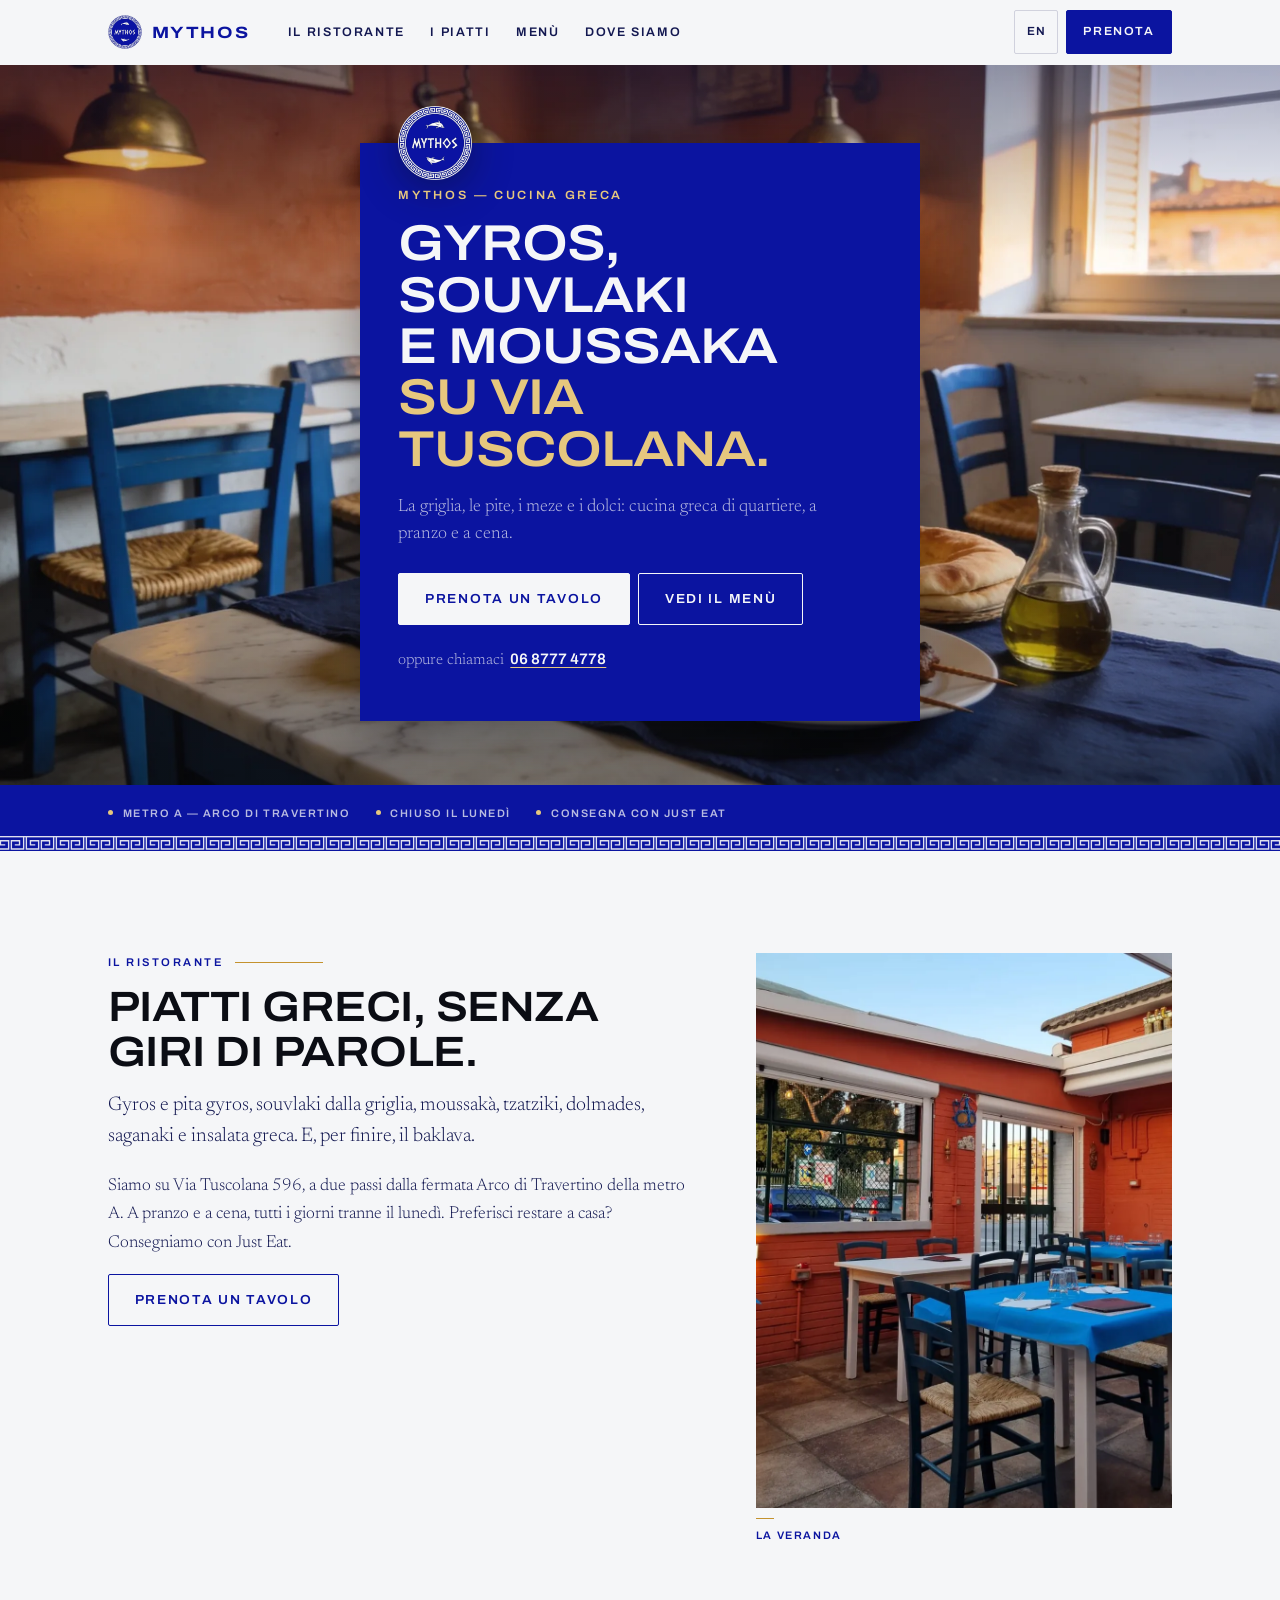
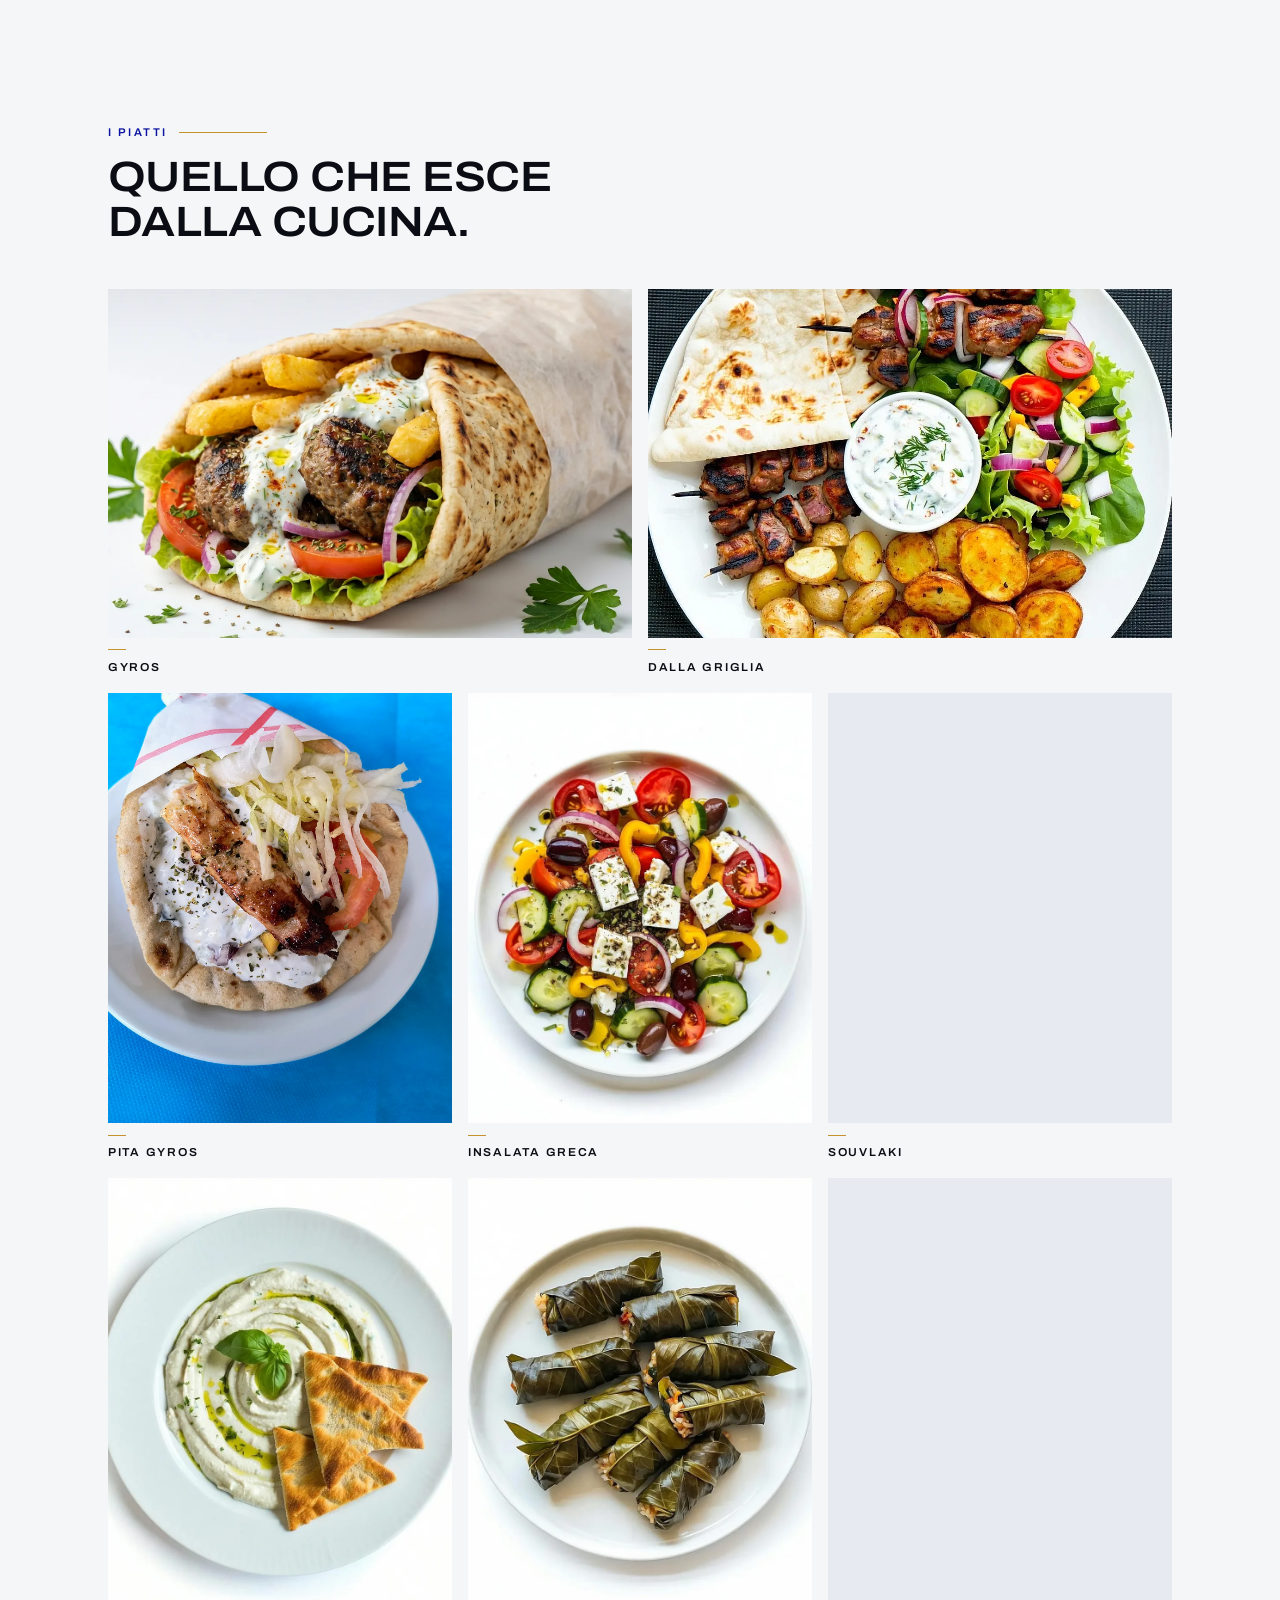
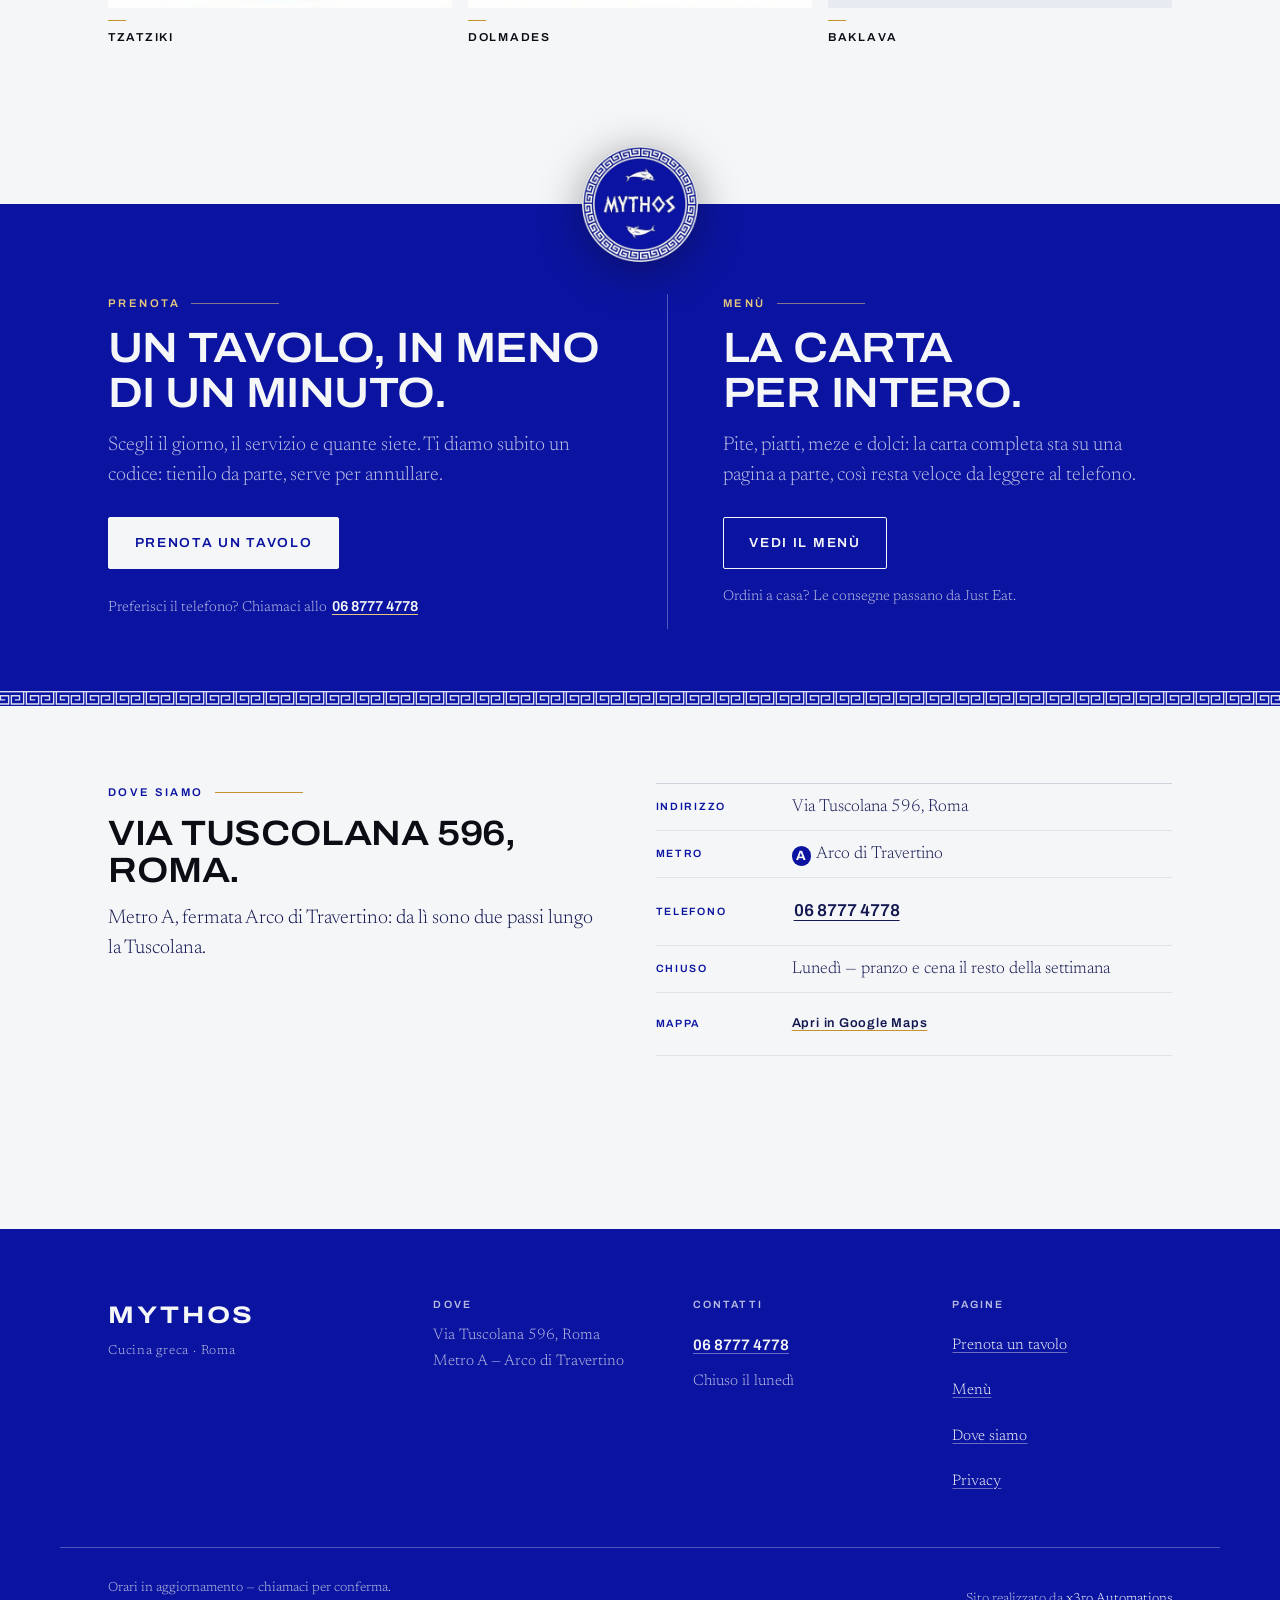
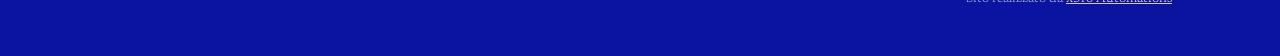
==== commit 6a1f6030: "WIP: generated taverna hero, x3ro logo, partial hero rebuild Saving mid-flight work so nothing is lo" ====
--- a/docs/index.html
+++ b/docs/index.html
@@ -71,60 +71,52 @@
 <span id="top"></span>
 
 <!-- ────────────────────────────────────────────────── hero — la vetrina ── -->
-<!-- The ultramarine is the ground, not a tint over a photograph. Three plates
-     are set into it: the sign at night, the grill, the room. -->
-<section class="hero on-blue">
+<!-- The room first, at full bleed — warm light, the grill alight, a table
+     already laid. The ultramarine is not a backdrop behind it but a solid
+     plinth set ON it, carrying the name and the two actions; the roundel
+     straddles the plinth's top edge like the wax seal on the actions band,
+     so the two ends of the page are made by the same hand. The meander keeps
+     its one job: closing the bottom edge of an ultramarine field, here the
+     fact bar that seats the whole composition. -->
+<section class="hero">
+  <div class="hero__stage">
+    <picture>
+      <source media="(max-width: 719px)" srcset="assets/img/hero-taverna-sm.webp" width="1080" height="810">
+      <img src="assets/img/hero-taverna.webp" width="1920" height="1080"
+           alt="La sala di una taverna greca alla luce calda del tardo pomeriggio: un tavolo di marmo con runner blu apparecchiato con tzatziki, insalata greca con feta e olive, spiedini di souvlaki e pita; sul fondo la griglia a carbone accesa e le sedie azzurre impagliate"
+           fetchpriority="high" decoding="async">
+    </picture>
+  </div>
+
   <div class="hero__in">
-
-    <div class="hero__say">
-      <p class="mark">
-        <img src="assets/img/logo-disc.png" width="512" height="512"
-             alt="Il marchio Mythos: due delfini minoici e la scritta MYTHOS su un disco blu oltremare, bordato da una greca">
-        <span data-en="Mythos — Greek kitchen">Mythos — Cucina Greca</span>
-      </p>
-
-      <h1 class="hero__h" data-en="Gyros, souvlaki and moussaka <span class='u-blue'>on Via Tuscolana.</span>">Gyros, souvlaki e moussaka <span class="u-blue">su Via Tuscolana.</span></h1>
+    <div class="hero__panel">
+      <img class="hero__seal" src="assets/img/logo-disc.png" width="512" height="512"
+           alt="Il marchio Mythos: due delfini minoici e la scritta MYTHOS su un disco blu oltremare, bordato da una greca">
+
+      <p class="hero__kicker" data-en="Mythos — Greek kitchen">Mythos — Cucina Greca</p>
+
+      <h1 class="hero__h" data-en="Gyros, souvlaki and moussaka <span>on Via Tuscolana.</span>">Gyros, souvlaki e moussaka <span>su Via Tuscolana.</span></h1>
 
       <p class="hero__p" data-en="The grill, the pites, the meze and the sweets: a neighbourhood Greek kitchen, open for lunch and for dinner.">La griglia, le pite, i meze e i dolci: cucina greca di quartiere, a pranzo e a cena.</p>
 
       <p class="hero__act">
         <a class="btn" href="prenota.html" data-en="Book a table">Prenota un tavolo</a>
-        <span class="hero__or"><span data-en="or call us">oppure chiamaci</span> <a class="tel" href="tel:+390687774778">06&nbsp;8777&nbsp;4778</a></span>
+        <a class="btn btn-ghost" href="menu.html" data-en="See the menu">Vedi il menù</a>
       </p>
 
-      <ul class="hero__rail">
-        <li data-en="Metro A — Arco di Travertino">Metro A — Arco di Travertino</li>
-        <li data-en="Closed on Mondays">Chiuso il lunedì</li>
-        <li data-en="Delivery with Just Eat">Consegna con Just Eat</li>
-      </ul>
-    </div>
-
-    <div class="hero__frieze">
-      <figure class="hero__pane hero__pane--wide hero__pane--sign">
-        <picture>
-          <source media="(max-width: 719px)" srcset="assets/img/hero-insegna-sm.webp" width="860" height="502">
-          <img src="assets/img/hero-insegna.webp" width="1600" height="933"
-               alt="L'insegna al neon di Mythos accesa la sera sopra l'ingresso, tra l'edera e una lanterna"
-               fetchpriority="high" decoding="async">
-        </picture>
-        <figcaption data-en="The sign">L'insegna</figcaption>
-      </figure>
-
-      <figure class="hero__pane hero__pane--sq">
-        <img src="assets/img/hero-griglia.webp" width="900" height="900" decoding="async"
-             alt="Piatto di souvlaki alla griglia con pita, patate al forno, tzatziki e insalata greca">
-        <figcaption data-en="From the grill">Dalla griglia</figcaption>
-      </figure>
-
-      <figure class="hero__pane hero__pane--sq">
-        <img src="assets/img/hero-sala.webp" width="900" height="900" decoding="async"
-             alt="La sala apparecchiata, con le tovaglie azzurre e le sedie di legno">
-        <figcaption data-en="The dining room">La sala</figcaption>
-      </figure>
-    </div>
-
-  </div>
-</section>
+      <p class="hero__or"><span data-en="or call us">oppure chiamaci</span> <a class="tel" href="tel:+390687774778">06&nbsp;8777&nbsp;4778</a></p>
+    </div>
+  </div>
+</section>
+
+<!-- the three facts we are actually allowed to publish, seating the hero -->
+<div class="herobar on-blue">
+  <ul class="wrap herobar__in">
+    <li data-en="Metro A — Arco di Travertino">Metro A — Arco di Travertino</li>
+    <li data-en="Closed on Mondays">Chiuso il lunedì</li>
+    <li data-en="Delivery with Just Eat">Consegna con Just Eat</li>
+  </ul>
+</div>
 
 <!-- ──────────────────────────────────────────────────────── ristorante ── -->
 <section class="sec" id="ristorante">
@@ -163,7 +155,7 @@
         <p class="dish__n" data-en="From the grill">Dalla griglia</p>
       </li>
       <li class="dish">
-        <div class="dish__box"><img src="assets/img/gyros-cone.webp" width="1000" height="1250" loading="lazy" decoding="async" alt="Pita gyros servita nel cono di carta con patatine e tzatziki"></div>
+        <div class="dish__box"><img src="assets/img/gyros-cone.webp" width="1000" height="1250" loading="lazy" decoding="async" alt="Pita gyros aperta nel piatto, con carne gyros, cipolla, pomodoro e tzatziki"></div>
         <p class="dish__n">Pita gyros</p>
       </li>
       <li class="dish">
--- a/docs/assets/css/core.css
+++ b/docs/assets/css/core.css
@@ -432,19 +432,182 @@
 /* ====================================================================== */
 /*  THE VETRINA — the first screen.                                        */
 /*                                                                         */
-/*  Not a photograph with a headline on top of it. The hero is the          */
-/*  ultramarine itself — the brand colour used as ground, at full strength  */
-/*  — and the photographs are three plates set into it: the sign at night,  */
-/*  the grill, the room. Brand, place and food land at the same moment, so  */
-/*  scrolling adds depth instead of supplying the first interesting thing.  */
-/*  No scrim, no centred stack, no photograph behind type.                  */
+/*  The room arrives first, at full bleed and already warm: the grill lit,  */
+/*  a table laid, late light on a terracotta wall. Nothing is withheld for  */
+/*  a scroll to reveal.                                                     */
+/*                                                                         */
+/*  The ultramarine is not a wash behind that photograph and not a tint     */
+/*  over it — it is a solid plinth set ON it at full strength, carrying the */
+/*  name, the sentence and the two doors. The roundel straddles the         */
+/*  plinth's top edge exactly as it straddles the actions band further down */
+/*  the page, so the top and the bottom of the site read as one hand. The   */
+/*  meander keeps its single documented job — closing the bottom edge of an */
+/*  ultramarine field — which here is the fact bar the whole thing sits on. */
 /* ====================================================================== */
 
-.hero { position: relative; isolation: isolate; }
-
-/* the meander closes the field along the bottom, the way the printed menu
-   closes its own page */
-.hero::after {
+.hero {
+  position: relative;
+  isolation: isolate;
+  background: var(--blue-deep);
+}
+
+/* the photograph ---------------------------------------------------------- */
+.hero__stage { position: relative; z-index: 0; }
+.hero__stage picture { display: block; }
+.hero__stage img {
+  display: block;
+  width: 100%;
+  aspect-ratio: 4 / 3;
+  object-fit: cover;
+  object-position: center 58%;
+}
+
+/* Depth, not a scrim. A short ultramarine fall from the top keeps the sticky
+   header's plaster bar from floating on a bright wall, and a warm-dark foot
+   stops the photograph from ending on a hard line where the plinth begins.
+   Both are weak on purpose: the room has to stay warm. */
+.hero__stage::after {
+  content: '';
+  position: absolute;
+  inset: 0;
+  pointer-events: none;
+  background:
+    linear-gradient(to bottom, rgba(19, 24, 81, .34), rgba(19, 24, 81, 0) 26%),
+    linear-gradient(to top, rgba(11, 13, 20, .38), rgba(11, 13, 20, 0) 34%);
+}
+
+.hero__in {
+  position: relative;
+  z-index: 1;
+  max-width: var(--wrap);
+  margin: 0 auto;
+  padding: 0 var(--gut);
+  min-width: 0;
+}
+
+/* the plinth -------------------------------------------------------------- */
+.hero__panel {
+  position: relative;
+  /* rides up over the foot of the photograph */
+  margin-top: clamp(-3.4rem, -8vw, -2.2rem);
+  padding: clamp(2.1rem, 6vw, 2.6rem) clamp(1.35rem, 5vw, 2.2rem) clamp(1.9rem, 5vw, 2.3rem);
+  background: var(--blue);
+  color: var(--on-blue);
+  --btn-bg: var(--plaster);
+  --btn-fg: var(--blue);
+  --focus:  var(--gold-lift);
+  box-shadow: 0 18px 44px rgba(11, 13, 20, .32);
+}
+
+/* the wax seal, half on the photograph and half on the plinth */
+.hero__seal {
+  position: absolute;
+  top: 0;
+  left: clamp(1.35rem, 5vw, 2.2rem);
+  width: clamp(56px, 13vw, 74px);
+  height: auto;
+  transform: translateY(-50%);
+  filter: drop-shadow(0 8px 20px rgba(11, 13, 20, .45));
+}
+
+.hero__kicker {
+  margin: 0 0 clamp(.7rem, 2vw, .95rem);
+  font-family: var(--f-disp);
+  font-weight: 600;
+  font-stretch: 104%;
+  font-size: clamp(.66rem, .6rem + .2vw, .75rem);
+  line-height: 1.35;
+  letter-spacing: .22em;
+  text-transform: uppercase;
+  color: var(--gold-lift);
+}
+
+.hero__h {
+  margin: 0;
+  font-family: var(--f-disp);
+  font-weight: 600;
+  font-stretch: 114%;
+  font-size: clamp(1.85rem, 1.1rem + 3.4vw, 3.15rem);
+  line-height: 1.02;
+  letter-spacing: -.02em;
+  text-transform: uppercase;
+  color: var(--plaster);
+  max-width: 16ch;
+  text-wrap: balance;
+}
+/* the street gets its own line at every width rather than trailing off the end
+   of whichever line the balancer picked */
+.hero__h span { display: block; color: var(--gold-lift); }
+
+.hero__p {
+  margin: clamp(.85rem, 2vw, 1.15rem) 0 0;
+  max-width: 42ch;
+  font-size: clamp(1rem, .96rem + .3vw, 1.12rem);
+  line-height: 1.5;
+  color: var(--on-blue-dim);
+}
+
+.hero__act {
+  margin: clamp(1.2rem, 2.8vw, 1.6rem) 0 0;
+  display: flex;
+  flex-wrap: wrap;
+  gap: .55rem;
+}
+.hero__act .btn { flex: 1 1 auto; }
+
+.hero__or {
+  margin: .75rem 0 0;
+  font-size: .95rem;
+  color: var(--on-blue-dim);
+}
+.hero__or .tel { color: var(--plaster); text-decoration-color: var(--gold-lift); }
+
+@media (min-width: 560px) {
+  .hero__act .btn { flex: 0 0 auto; }
+}
+
+/* From 720 the photograph gets room to be a room, and the plinth stops being
+   a full-width slab: it becomes a card laid on the left of the picture. */
+@media (min-width: 720px) {
+  .hero__stage img { aspect-ratio: 16 / 9; object-position: center 55%; }
+  .hero__panel {
+    max-width: 33rem;
+    margin-top: clamp(-6rem, -9vw, -4rem);
+  }
+}
+
+/* From 960 the plinth sits inside the picture rather than under it: the hero
+   is one field, the photograph fills it, the blue block is set into its lower
+   left with air on every side. */
+@media (min-width: 960px) {
+  .hero {
+    min-height: min(80svh, 780px);
+    display: grid;
+    align-items: end;
+  }
+  .hero__stage {
+    position: absolute;
+    inset: 0;
+    z-index: 0;
+  }
+  .hero__stage picture, .hero__stage img { height: 100%; }
+  .hero__stage img { aspect-ratio: auto; object-position: center 56%; }
+
+  .hero__in { padding-block: clamp(2.4rem, 5vw, 4rem); }
+  .hero__panel {
+    margin-top: 0;
+    max-width: 35rem;
+    padding: clamp(2.4rem, 3.4vw, 3rem) clamp(2.2rem, 3vw, 2.8rem) clamp(2.1rem, 3vw, 2.6rem);
+  }
+  .hero__seal { left: clamp(2.2rem, 3vw, 2.8rem); }
+}
+
+/* the fact bar the composition sits on ------------------------------------ */
+.herobar {
+  position: relative;
+  padding-block: clamp(.9rem, 2.4vw, 1.15rem) clamp(1.5rem, 3vw, 1.8rem);
+}
+.herobar::after {
   content: '';
   position: absolute;
   left: 0; right: 0; bottom: 0;
@@ -453,84 +616,11 @@
   transform: scaleY(-1);
   opacity: .9;
   pointer-events: none;
-  z-index: 2;
-}
-
-.hero__in {
-  max-width: var(--wrap);
-  margin: 0 auto;
-  padding: clamp(1.9rem, 4.5vw, 3.2rem) var(--gut) clamp(2.6rem, 5vw, 4rem);
-  display: grid;
-  gap: clamp(1.5rem, 3.6vw, 2.4rem);
-  min-width: 0;
-}
-
-/* mark ------------------------------------------------------------------ */
-/* The roundel is small and paired with a line of caps rather than blown up:
-   on ultramarine a large blue disc would sink into its own ground. */
-.mark {
-  display: flex;
-  align-items: center;
-  gap: .75rem;
-  margin: 0 0 clamp(1rem, 2.4vw, 1.4rem);
-}
-.mark img {
-  flex: 0 0 auto;
-  width: clamp(44px, 11vw, 60px);
-  height: auto;
-  filter: drop-shadow(0 6px 16px rgba(11, 13, 20, .35));
-}
-.mark span {
-  font-family: var(--f-disp);
-  font-weight: 600;
-  font-stretch: 104%;
-  font-size: clamp(.66rem, .6rem + .2vw, .75rem);
-  line-height: 1.35;
-  letter-spacing: .22em;
-  text-transform: uppercase;
-  color: var(--gold-lift);
-}
-
-.hero__h {
-  font-family: var(--f-disp);
-  font-weight: 600;
-  font-stretch: 114%;
-  font-size: clamp(1.9rem, 1.05rem + 4vw, 3.5rem);
-  line-height: 1.02;
-  letter-spacing: -.02em;
-  text-transform: uppercase;
-  color: var(--plaster);
-  max-width: 15ch;
-  text-wrap: balance;
-}
-/* the street gets its own line at every width rather than trailing off the end
-   of whichever line the balancer picked */
-.hero__h .u-blue { display: block; }
-
-.hero__p {
-  margin: clamp(.9rem, 2vw, 1.3rem) 0 0;
-  max-width: 40ch;
-  font-size: clamp(1.02rem, .98rem + .35vw, 1.2rem);
-  line-height: 1.5;
-  color: var(--on-blue-dim);
-}
-
-.hero__act {
-  margin: clamp(1.3rem, 2.8vw, 1.9rem) 0 0;
+}
+.herobar__in {
   display: flex;
   flex-wrap: wrap;
-  align-items: center;
-  gap: .35rem 1.3rem;
-}
-.hero__or { font-size: .95rem; color: var(--on-blue-dim); }
-.hero__or .tel { color: var(--plaster); text-decoration-color: var(--gold-lift); }
-
-/* the three facts we are actually allowed to publish, set as a rail */
-.hero__rail {
-  margin: clamp(1.2rem, 2.6vw, 1.7rem) 0 0;
-  display: flex;
-  flex-wrap: wrap;
-  gap: .5rem 1.4rem;
+  gap: .5rem 1.6rem;
   font-family: var(--f-disp);
   font-weight: 600;
   font-size: .68rem;
@@ -538,14 +628,10 @@
   text-transform: uppercase;
   color: var(--on-blue-dim);
 }
-.hero__rail li {
-  display: flex;
-  align-items: center;
-  gap: .6rem;
-}
+.herobar__in li { display: flex; align-items: center; gap: .6rem; }
 /* a gold pip in front of every item — a separator drawn between items instead
    reads as a trailing dash on the item before it once the rail wraps */
-.hero__rail li::before {
+.herobar__in li::before {
   content: '';
   flex: 0 0 auto;
   width: 5px;
@@ -554,93 +640,21 @@
   background: var(--gold-lift);
 }
 
-/* frieze ---------------------------------------------------------------- */
-.hero__frieze {
-  display: grid;
-  grid-template-columns: 1fr 1fr;
-  gap: 8px;
-  min-width: 0;
-}
-.hero__pane {
-  position: relative;
-  margin: 0;
-  overflow: hidden;
-  background: rgba(245, 246, 248, .09);
-}
-.hero__pane img {
-  position: absolute;
-  inset: 0;
-  width: 100%;
-  height: 100%;
-  object-fit: cover;
-}
-/* a plaster hairline over the photograph — the plate is set into the wall,
-   not floated on it */
-.hero__pane::after {
-  content: '';
-  position: absolute;
-  inset: 0;
-  box-shadow: inset 0 0 0 1px rgba(245, 246, 248, .34);
-  pointer-events: none;
-}
-.hero__pane--wide { grid-column: 1 / -1; aspect-ratio: 16 / 9; }
-.hero__pane--sq   { aspect-ratio: 1 / 1; }
-.hero__pane--sign img { object-position: center 38%; }
-
-/* the museum label, pinned to the plate in solid brand blue */
-.hero__pane figcaption {
-  position: absolute;
-  left: 0; bottom: 0;
-  z-index: 1;
-  padding: .42rem .7rem;
-  background: var(--blue);
-  color: var(--plaster);
-  font-family: var(--f-disp);
-  font-weight: 600;
-  font-size: .58rem;
-  line-height: 1;
-  letter-spacing: .2em;
-  text-transform: uppercase;
-}
-
-@media (min-width: 720px) {
-  .hero__pane--wide { aspect-ratio: 2 / 1; }
-  .hero__pane figcaption { font-size: .62rem; padding: .48rem .85rem; }
-}
-
-/* From 960 the field stops being a column: the copy keeps the site measure on
-   the left, and the frieze runs off the right edge of the viewport. The
-   padding is derived from `100%` (the section's own content width, scrollbar
-   already excluded) rather than 50vw, so the h1 lines up with the nav brand to
-   the pixel and nothing can overhang the document. */
-@media (min-width: 960px) {
-  .hero__in {
-    max-width: none;
-    padding-left: max(var(--gut), calc((100% - var(--wrap)) / 2 + var(--gut)));
-    padding-right: 0;
-    grid-template-columns: minmax(0, 1fr) minmax(0, 1.12fr);
-    align-items: center;
-    gap: clamp(2rem, 4vw, 3.4rem);
-  }
-  .hero__say { max-width: 32rem; }
-  .hero__pane--wide { aspect-ratio: 21 / 9; }
-  .hero__pane--sq { aspect-ratio: 5 / 4; }
-}
-
-/* A restrained arrival: the field is already painted, the pieces settle onto
+/* A restrained arrival: the picture is already there, the plinth settles onto
    it. Load-time only — nothing here is driven by scroll position. */
 @media (prefers-reduced-motion: no-preference) {
-  .hero__say > *, .hero__pane { animation: heroIn .6s var(--ease) both; }
-  .hero__say > *:nth-child(2) { animation-delay: .06s; }
-  .hero__say > *:nth-child(3) { animation-delay: .1s; }
-  .hero__say > *:nth-child(4) { animation-delay: .14s; }
-  .hero__say > *:nth-child(5) { animation-delay: .18s; }
-  .hero__pane:nth-child(1) { animation-delay: .12s; }
-  .hero__pane:nth-child(2) { animation-delay: .2s; }
-  .hero__pane:nth-child(3) { animation-delay: .26s; }
+  .hero__panel > * { animation: heroIn .6s var(--ease) both; }
+  .hero__panel > *:nth-child(3) { animation-delay: .06s; }
+  .hero__panel > *:nth-child(4) { animation-delay: .1s; }
+  .hero__panel > *:nth-child(5) { animation-delay: .14s; }
+  .hero__panel > *:nth-child(6) { animation-delay: .18s; }
+  .hero__seal { animation: sealIn .7s var(--ease) both; }
 }
 @keyframes heroIn {
   from { opacity: 0; transform: translateY(12px); }
+}
+@keyframes sealIn {
+  from { opacity: 0; transform: translateY(-50%) scale(.88); }
 }
 
 /* ----------------------------------------------------------- sections -- */
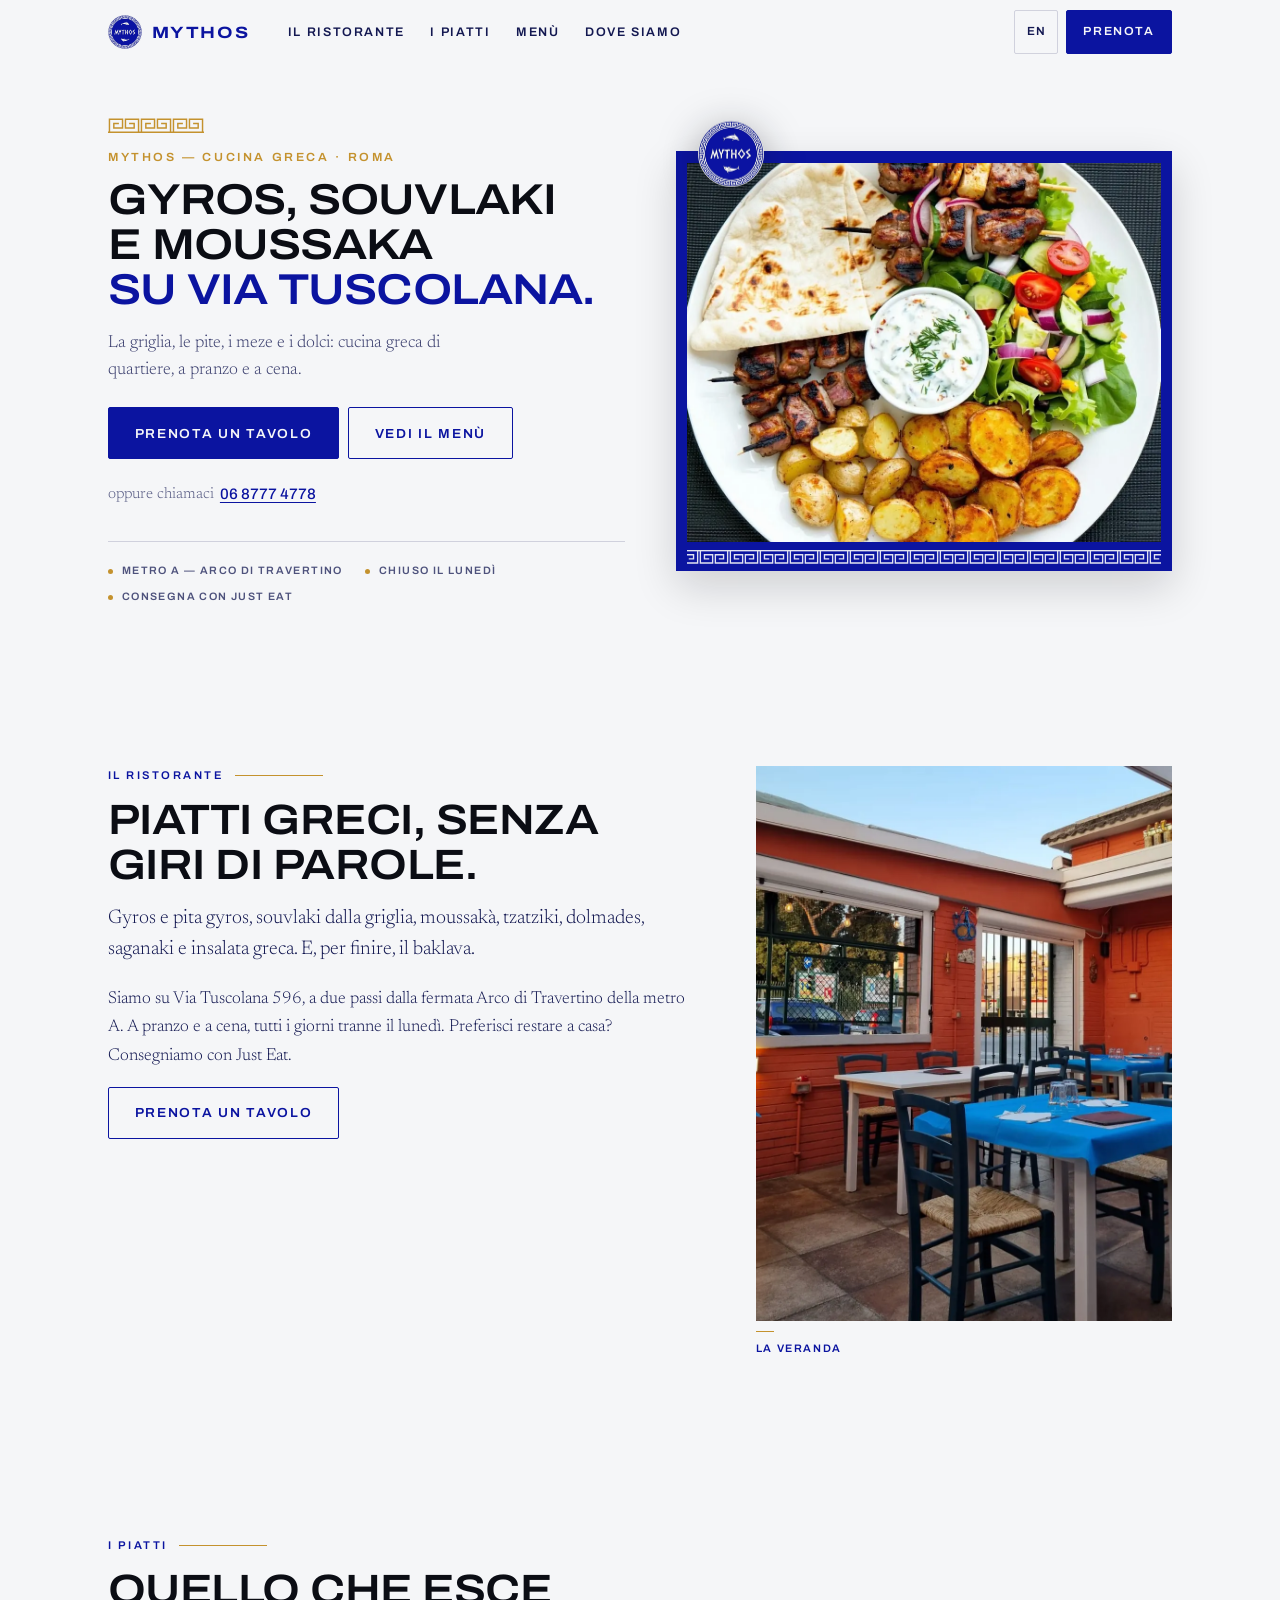
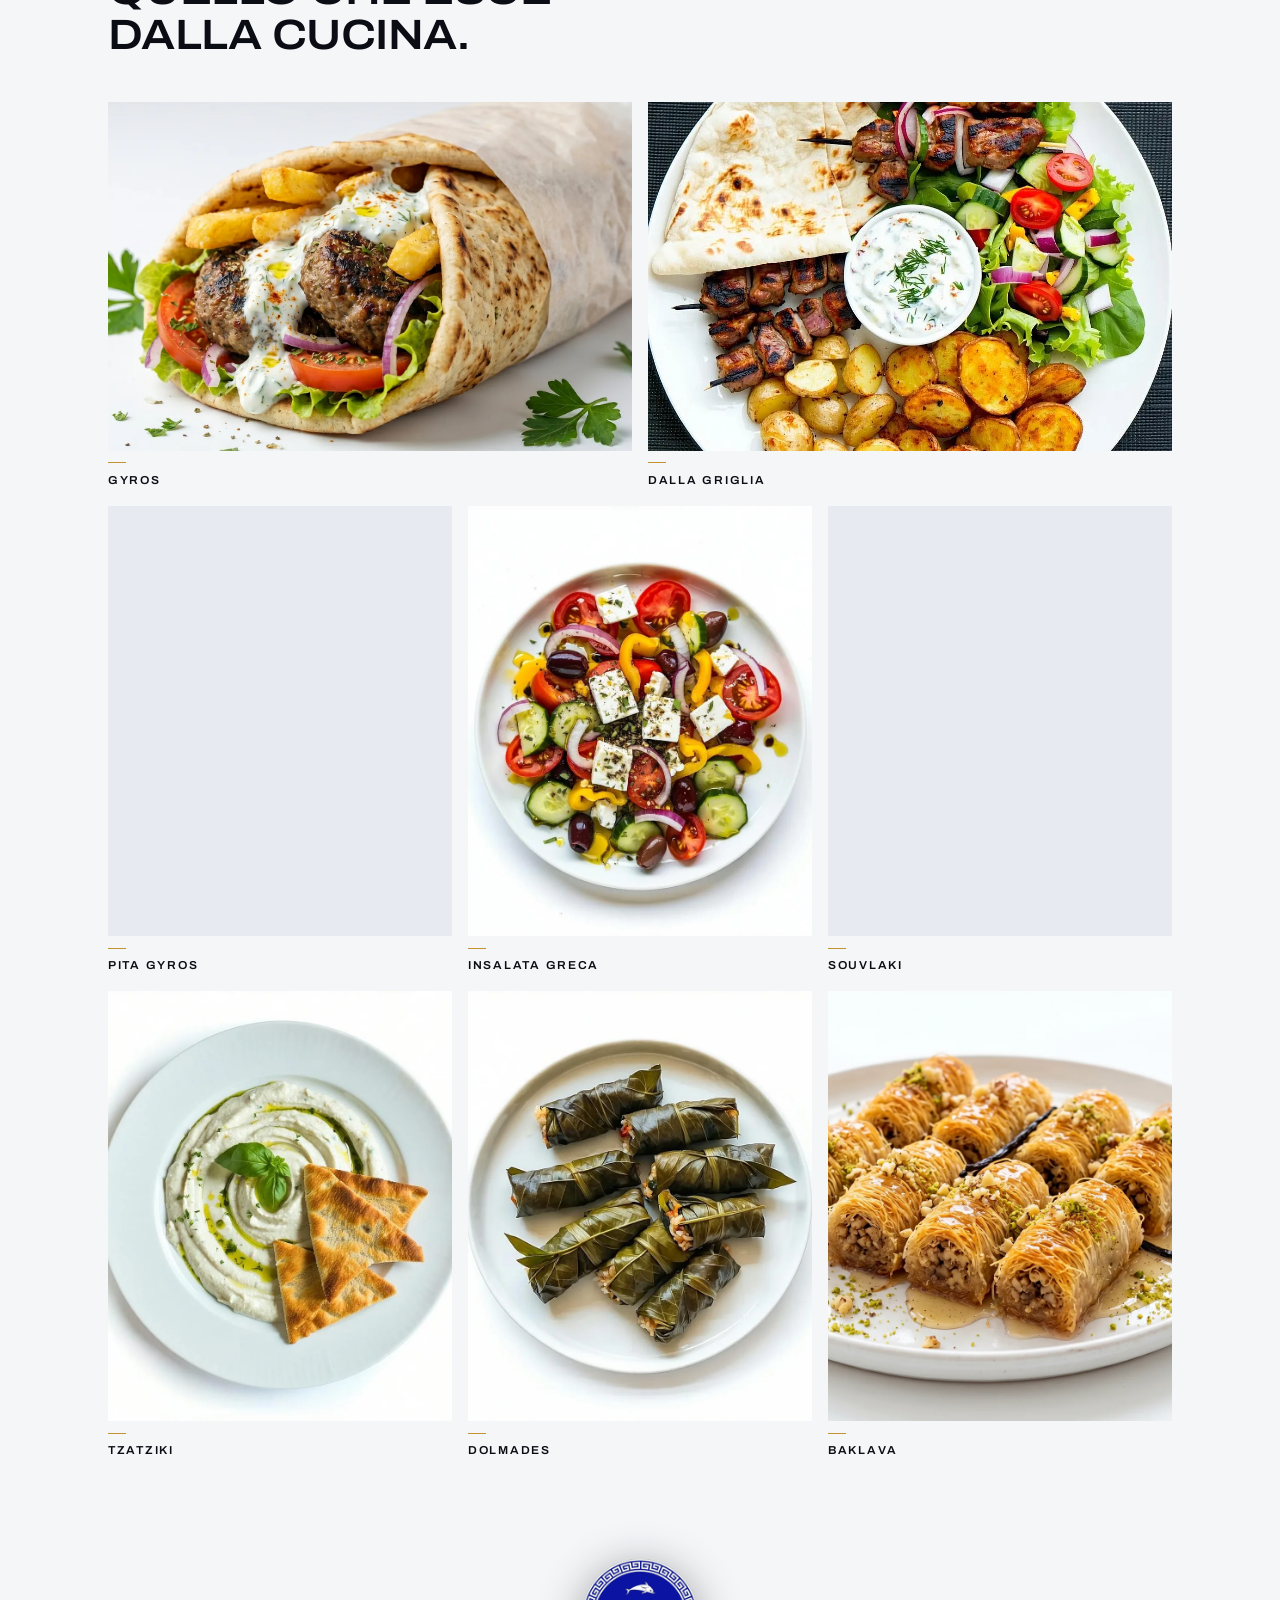
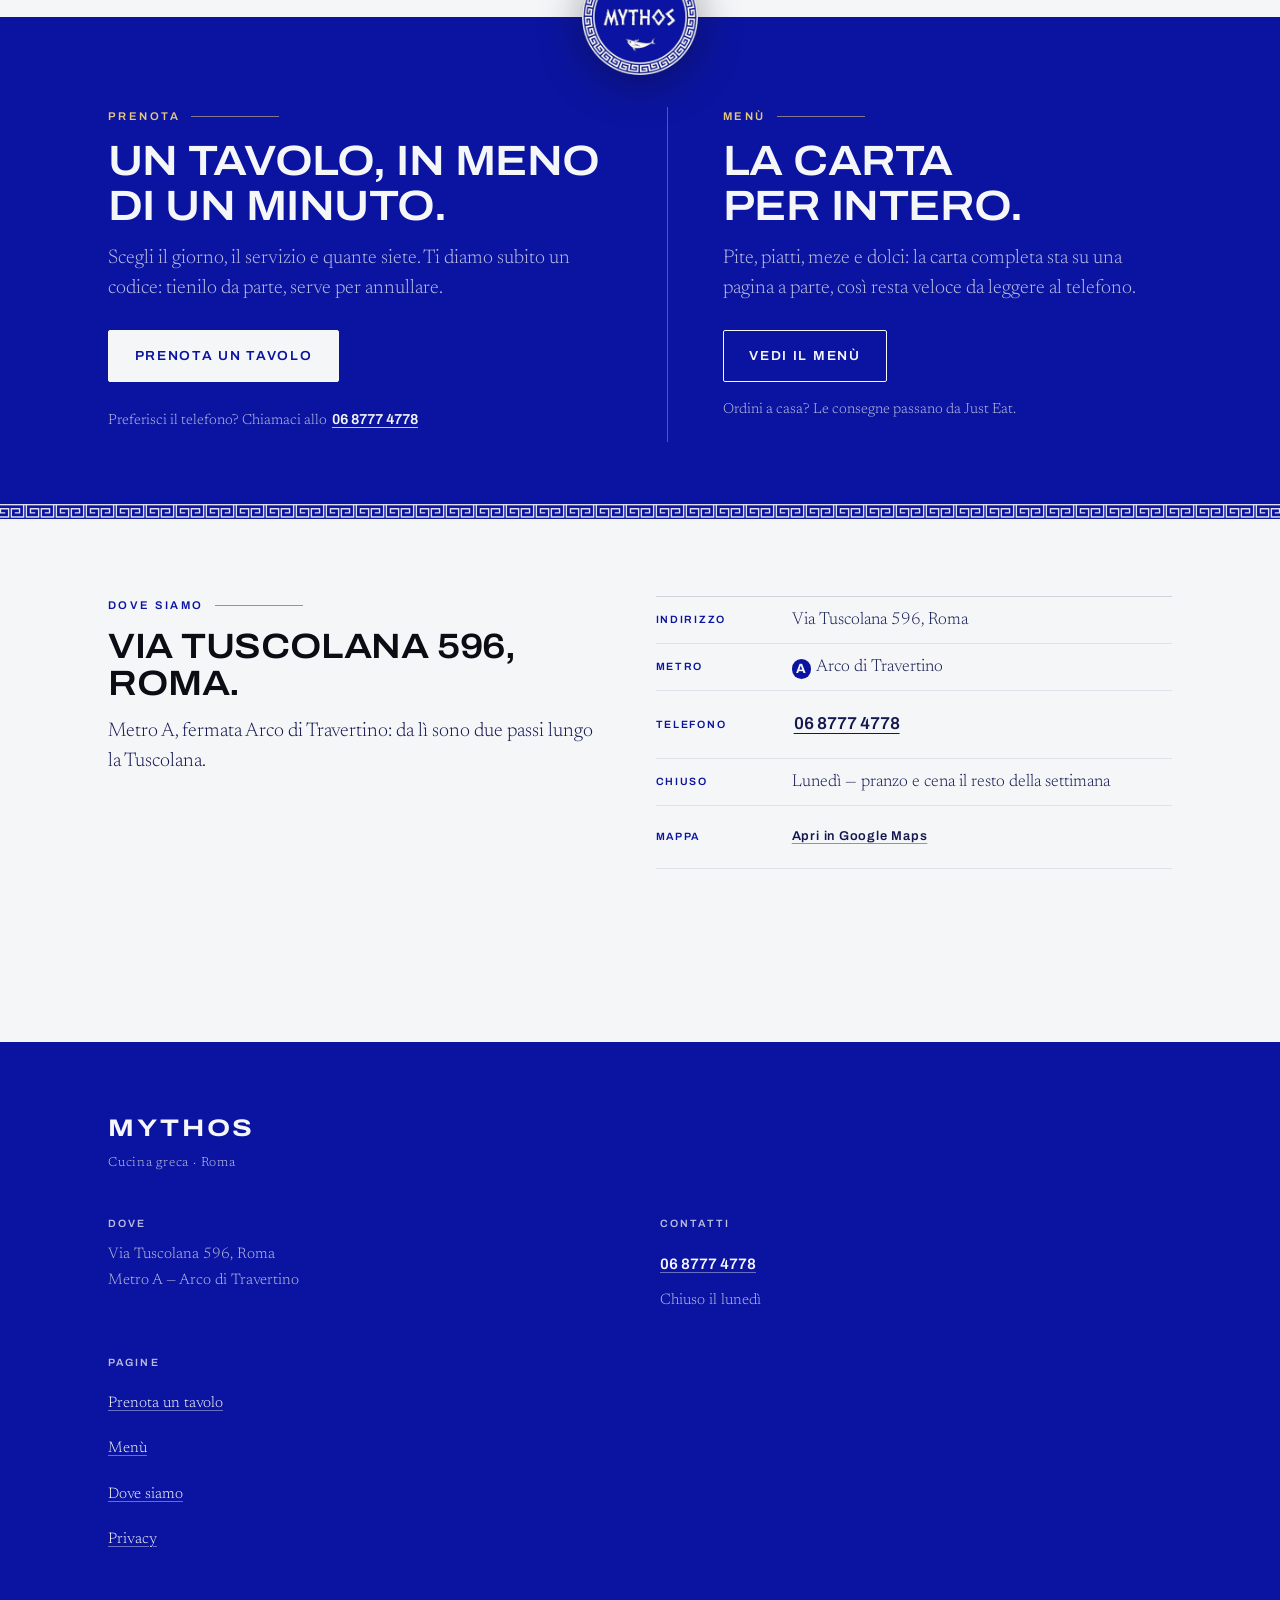
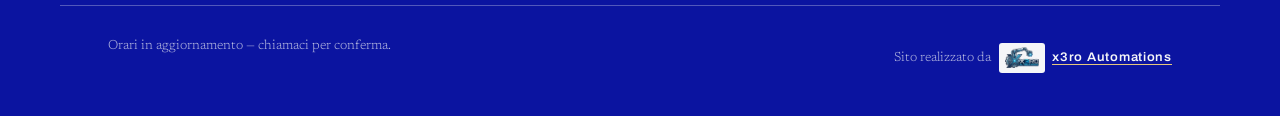
==== commit e54b09a8: "Rebuild the hero on real photography, compact the phone layout, fix the menu page The generated tave" ====
--- a/docs/index.html
+++ b/docs/index.html
@@ -71,29 +71,20 @@
 <span id="top"></span>
 
 <!-- ────────────────────────────────────────────────── hero — la vetrina ── -->
-<!-- The room first, at full bleed — warm light, the grill alight, a table
-     already laid. The ultramarine is not a backdrop behind it but a solid
-     plinth set ON it, carrying the name and the two actions; the roundel
-     straddles the plinth's top edge like the wax seal on the actions band,
-     so the two ends of the page are made by the same hand. The meander keeps
-     its one job: closing the bottom edge of an ultramarine field, here the
-     fact bar that seats the whole composition. -->
+<!-- Plaster ground, the name and the two doors on the left, one plate shot
+     straight down on the right. The only photographs that exist of this place
+     are its customers' own, and the honest ones are plates rather than rooms,
+     so the Greek is carried by ornament: a gold meander tab over the kicker,
+     the roundel straddling the frame, and the meander closing the bottom edge
+     of the ultramarine frame — its one documented job. The three publishable
+     facts sit inside this section instead of in a band of their own, which is
+     one whole block less to scroll past on a phone. -->
 <section class="hero">
-  <div class="hero__stage">
-    <picture>
-      <source media="(max-width: 719px)" srcset="assets/img/hero-taverna-sm.webp" width="1080" height="810">
-      <img src="assets/img/hero-taverna.webp" width="1920" height="1080"
-           alt="La sala di una taverna greca alla luce calda del tardo pomeriggio: un tavolo di marmo con runner blu apparecchiato con tzatziki, insalata greca con feta e olive, spiedini di souvlaki e pita; sul fondo la griglia a carbone accesa e le sedie azzurre impagliate"
-           fetchpriority="high" decoding="async">
-    </picture>
-  </div>
-
   <div class="hero__in">
-    <div class="hero__panel">
-      <img class="hero__seal" src="assets/img/logo-disc.png" width="512" height="512"
-           alt="Il marchio Mythos: due delfini minoici e la scritta MYTHOS su un disco blu oltremare, bordato da una greca">
-
-      <p class="hero__kicker" data-en="Mythos — Greek kitchen">Mythos — Cucina Greca</p>
+    <div class="hero__copy">
+      <p class="hero__tab" aria-hidden="true"></p>
+
+      <p class="hero__kicker" data-en="Mythos — Greek kitchen · Rome">Mythos — Cucina Greca · Roma</p>
 
       <h1 class="hero__h" data-en="Gyros, souvlaki and moussaka <span>on Via Tuscolana.</span>">Gyros, souvlaki e moussaka <span>su Via Tuscolana.</span></h1>
 
@@ -105,18 +96,23 @@
       </p>
 
       <p class="hero__or"><span data-en="or call us">oppure chiamaci</span> <a class="tel" href="tel:+390687774778">06&nbsp;8777&nbsp;4778</a></p>
-    </div>
-  </div>
-</section>
-
-<!-- the three facts we are actually allowed to publish, seating the hero -->
-<div class="herobar on-blue">
-  <ul class="wrap herobar__in">
-    <li data-en="Metro A — Arco di Travertino">Metro A — Arco di Travertino</li>
-    <li data-en="Closed on Mondays">Chiuso il lunedì</li>
-    <li data-en="Delivery with Just Eat">Consegna con Just Eat</li>
-  </ul>
-</div>
+
+      <ul class="hero__facts">
+        <li data-en="Metro A — Arco di Travertino">Metro A — Arco di Travertino</li>
+        <li data-en="Closed on Mondays">Chiuso il lunedì</li>
+        <li data-en="Delivery with Just Eat">Consegna con Just Eat</li>
+      </ul>
+    </div>
+
+    <figure class="hero__shot">
+      <img class="hero__seal" src="assets/img/logo-disc.png" width="512" height="512"
+           alt="Il marchio Mythos: due delfini minoici e la scritta MYTHOS su un disco blu oltremare, bordato da una greca">
+      <img class="hero__pic" src="assets/img/hero-griglia.webp" width="1024" height="1024"
+           alt="Grigliata mista servita su un piatto bianco: spiedini di carne, patate al forno, insalata greca, pita e una ciotolina di tzatziki"
+           fetchpriority="high" decoding="async">
+    </figure>
+  </div>
+</section>
 
 <!-- ──────────────────────────────────────────────────────── ristorante ── -->
 <section class="sec" id="ristorante">
@@ -145,7 +141,7 @@
       <h2 class="h2" data-en="What comes out of the kitchen.">Quello che esce dalla cucina.</h2>
     </div>
 
-    <ul class="dishes" data-reveal>
+    <ul class="dishes" data-reveal data-stagger>
       <li class="dish dish--wide">
         <div class="dish__box"><img src="assets/img/gyros-cut.webp" width="1200" height="800" loading="lazy" decoding="async" alt="Pita al gyros aperta a metà, con carne, pomodoro, cipolla e prezzemolo"></div>
         <p class="dish__n">Gyros</p>
@@ -208,14 +204,14 @@
 <!-- ──────────────────────────────────────────────────────── dove siamo ── -->
 <section class="sec sec--tight" id="dove">
   <div class="wrap">
-    <div class="loc" data-reveal>
-      <div class="loc__lead">
+    <div class="loc">
+      <div class="loc__lead" data-reveal>
         <p class="eyebrow" data-en="Find us">Dove siamo</p>
         <h2 class="loc__h">Via Tuscolana 596, Roma.</h2>
         <p class="lede" data-en="Metro A, Arco di Travertino stop — then it's a short walk down Via Tuscolana.">Metro A, fermata Arco di Travertino: da lì sono due passi lungo la Tuscolana.</p>
       </div>
 
-      <ul class="loc__list">
+      <ul class="loc__list" data-reveal data-stagger>
         <li>
           <span class="loc__k" data-en="Address">Indirizzo</span>
           <span class="loc__v">Via Tuscolana 596, Roma</span>
@@ -275,7 +271,13 @@
 
   <div class="wrap foot__end">
     <p data-en="Opening times are being updated — call us to confirm.">Orari in aggiornamento — chiamaci per conferma.</p>
-    <p class="foot__by">Sito realizzato da <a href="https://x3roautomations.it" target="_blank" rel="noopener">x3ro&nbsp;Automations</a></p>
+    <p class="foot__by">
+      <span data-en="Site by">Sito realizzato da</span>
+      <a class="byx3ro" href="https://x3roautomations.it" target="_blank" rel="noopener">
+        <img src="assets/img/x3ro-logo.webp" width="300" height="188" alt="" loading="lazy" decoding="async">
+        <span>x3ro&nbsp;Automations</span>
+      </a>
+    </p>
   </div>
 </footer>
 
--- a/docs/assets/css/core.css
+++ b/docs/assets/css/core.css
@@ -54,6 +54,9 @@
      used in exactly one role site-wide — to close the bottom edge of an
      ultramarine field — never as a repeating trim along arbitrary sections. */
   --meander: url("data:image/svg+xml,%3Csvg xmlns='http://www.w3.org/2000/svg' width='44' height='22' viewBox='0 0 44 22'%3E%3Cg fill='none' stroke='%23F5F6F8' stroke-width='2' stroke-linecap='square'%3E%3Cpath d='M0 21h44'/%3E%3Cpath d='M2 21V3h18v12H8V9h6'/%3E%3Cpath d='M42 21V3H24v12h12V9h-6'/%3E%3C/g%3E%3C/svg%3E");
+  /* The same unit drawn in gold, for the one place the ornament sits on the
+     plaster ground rather than on ultramarine: the tab above the hero kicker. */
+  --meander-gold: url("data:image/svg+xml,%3Csvg xmlns='http://www.w3.org/2000/svg' width='44' height='22' viewBox='0 0 44 22'%3E%3Cg fill='none' stroke='%23C4922E' stroke-width='2' stroke-linecap='square'%3E%3Cpath d='M0 21h44'/%3E%3Cpath d='M2 21V3h18v12H8V9h6'/%3E%3Cpath d='M42 21V3H24v12h12V9h-6'/%3E%3C/g%3E%3C/svg%3E");
 }
 
 /* Sections on the ultramarine ground flip the button and focus variables so
@@ -432,94 +435,58 @@
 /* ====================================================================== */
 /*  THE VETRINA — the first screen.                                        */
 /*                                                                         */
-/*  The room arrives first, at full bleed and already warm: the grill lit,  */
-/*  a table laid, late light on a terracotta wall. Nothing is withheld for  */
-/*  a scroll to reveal.                                                     */
+/*  No cinematic room shot. The only photographs of this restaurant that   */
+/*  exist are the ones its own customers took, and the honest ones are     */
+/*  plates, not interiors — so the first screen is laid the way a good     */
+/*  taverna lays a table: plaster ground, one dish shot straight down, and */
+/*  the Greek carried by ornament instead of by scenery.                   */
 /*                                                                         */
-/*  The ultramarine is not a wash behind that photograph and not a tint     */
-/*  over it — it is a solid plinth set ON it at full strength, carrying the */
-/*  name, the sentence and the two doors. The roundel straddles the         */
-/*  plinth's top edge exactly as it straddles the actions band further down */
-/*  the page, so the top and the bottom of the site read as one hand. The   */
-/*  meander keeps its single documented job — closing the bottom edge of an */
-/*  ultramarine field — which here is the fact bar the whole thing sits on. */
+/*  The photograph is set into an ultramarine frame, and the meander keeps */
+/*  its single documented job — closing the bottom edge of an ultramarine  */
+/*  field, here that frame. The roundel straddles the frame's top-left     */
+/*  corner exactly as it straddles the actions band further down the page. */
+/*                                                                         */
+/*  The three publishable facts are folded into this section rather than   */
+/*  standing as a band of their own, which is one whole block less to      */
+/*  scroll past on a phone.                                                */
 /* ====================================================================== */
 
 .hero {
   position: relative;
-  isolation: isolate;
-  background: var(--blue-deep);
-}
-
-/* the photograph ---------------------------------------------------------- */
-.hero__stage { position: relative; z-index: 0; }
-.hero__stage picture { display: block; }
-.hero__stage img {
-  display: block;
-  width: 100%;
-  aspect-ratio: 4 / 3;
-  object-fit: cover;
-  object-position: center 58%;
-}
-
-/* Depth, not a scrim. A short ultramarine fall from the top keeps the sticky
-   header's plaster bar from floating on a bright wall, and a warm-dark foot
-   stops the photograph from ending on a hard line where the plinth begins.
-   Both are weak on purpose: the room has to stay warm. */
-.hero__stage::after {
-  content: '';
-  position: absolute;
-  inset: 0;
-  pointer-events: none;
-  background:
-    linear-gradient(to bottom, rgba(19, 24, 81, .34), rgba(19, 24, 81, 0) 26%),
-    linear-gradient(to top, rgba(11, 13, 20, .38), rgba(11, 13, 20, 0) 34%);
+  background: var(--plaster);
+  padding-block: clamp(1.5rem, 4.5vw, 3.2rem) clamp(1.9rem, 5vw, 3.6rem);
 }
 
 .hero__in {
-  position: relative;
-  z-index: 1;
   max-width: var(--wrap);
   margin: 0 auto;
   padding: 0 var(--gut);
-  min-width: 0;
-}
-
-/* the plinth -------------------------------------------------------------- */
-.hero__panel {
-  position: relative;
-  /* rides up over the foot of the photograph */
-  margin-top: clamp(-3.4rem, -8vw, -2.2rem);
-  padding: clamp(2.1rem, 6vw, 2.6rem) clamp(1.35rem, 5vw, 2.2rem) clamp(1.9rem, 5vw, 2.3rem);
-  background: var(--blue);
-  color: var(--on-blue);
-  --btn-bg: var(--plaster);
-  --btn-fg: var(--blue);
-  --focus:  var(--gold-lift);
-  box-shadow: 0 18px 44px rgba(11, 13, 20, .32);
-}
-
-/* the wax seal, half on the photograph and half on the plinth */
-.hero__seal {
-  position: absolute;
-  top: 0;
-  left: clamp(1.35rem, 5vw, 2.2rem);
-  width: clamp(56px, 13vw, 74px);
-  height: auto;
-  transform: translateY(-50%);
-  filter: drop-shadow(0 8px 20px rgba(11, 13, 20, .45));
+  display: grid;
+  gap: clamp(1.4rem, 4.5vw, 2.4rem);
+  align-items: center;
+}
+
+/* copy ------------------------------------------------------------------- */
+
+/* A short length of meander used as a tab, not as a trim: three units, gold,
+   sitting above the kicker the way a stamped rule sits above a museum label. */
+.hero__tab {
+  width: 96px;
+  height: 16px;
+  margin: 0 0 clamp(.8rem, 2.2vw, 1.1rem);
+  background: var(--meander-gold) repeat-x left center / 32px 16px;
 }
 
 .hero__kicker {
-  margin: 0 0 clamp(.7rem, 2vw, .95rem);
+  margin: 0 0 clamp(.5rem, 1.6vw, .75rem);
   font-family: var(--f-disp);
   font-weight: 600;
   font-stretch: 104%;
-  font-size: clamp(.66rem, .6rem + .2vw, .75rem);
+  font-size: clamp(.66rem, .6rem + .2vw, .74rem);
   line-height: 1.35;
   letter-spacing: .22em;
   text-transform: uppercase;
-  color: var(--gold-lift);
+  color: var(--gold);
 }
 
 .hero__h {
@@ -527,134 +494,155 @@
   font-family: var(--f-disp);
   font-weight: 600;
   font-stretch: 114%;
-  font-size: clamp(1.85rem, 1.1rem + 3.4vw, 3.15rem);
-  line-height: 1.02;
-  letter-spacing: -.02em;
-  text-transform: uppercase;
-  color: var(--plaster);
-  max-width: 16ch;
+  font-size: clamp(1.72rem, 1.06rem + 2.6vw, 2.7rem);
+  line-height: 1.04;
+  letter-spacing: -.022em;
+  text-transform: uppercase;
+  color: var(--ink);
   text-wrap: balance;
 }
 /* the street gets its own line at every width rather than trailing off the end
-   of whichever line the balancer picked */
-.hero__h span { display: block; color: var(--gold-lift); }
+   of whichever line the balancer happened to pick */
+.hero__h span { display: block; color: var(--blue); }
 
 .hero__p {
-  margin: clamp(.85rem, 2vw, 1.15rem) 0 0;
-  max-width: 42ch;
-  font-size: clamp(1rem, .96rem + .3vw, 1.12rem);
-  line-height: 1.5;
-  color: var(--on-blue-dim);
+  margin: clamp(.75rem, 2vw, 1.05rem) 0 0;
+  max-width: 40ch;
+  font-size: clamp(1rem, .96rem + .3vw, 1.1rem);
+  line-height: 1.55;
+  color: color-mix(in srgb, var(--blue-deep) 84%, transparent);
 }
 
 .hero__act {
-  margin: clamp(1.2rem, 2.8vw, 1.6rem) 0 0;
+  margin: clamp(1.05rem, 2.4vw, 1.45rem) 0 0;
   display: flex;
   flex-wrap: wrap;
   gap: .55rem;
 }
-.hero__act .btn { flex: 1 1 auto; }
+.hero__act .btn { flex: 1 1 auto; justify-content: center; }
 
 .hero__or {
   margin: .75rem 0 0;
   font-size: .95rem;
-  color: var(--on-blue-dim);
-}
-.hero__or .tel { color: var(--plaster); text-decoration-color: var(--gold-lift); }
-
-@media (min-width: 560px) {
-  .hero__act .btn { flex: 0 0 auto; }
-}
-
-/* From 720 the photograph gets room to be a room, and the plinth stops being
-   a full-width slab: it becomes a card laid on the left of the picture. */
-@media (min-width: 720px) {
-  .hero__stage img { aspect-ratio: 16 / 9; object-position: center 55%; }
-  .hero__panel {
-    max-width: 33rem;
-    margin-top: clamp(-6rem, -9vw, -4rem);
-  }
-}
-
-/* From 960 the plinth sits inside the picture rather than under it: the hero
-   is one field, the photograph fills it, the blue block is set into its lower
-   left with air on every side. */
-@media (min-width: 960px) {
-  .hero {
-    min-height: min(80svh, 780px);
-    display: grid;
-    align-items: end;
-  }
-  .hero__stage {
-    position: absolute;
-    inset: 0;
-    z-index: 0;
-  }
-  .hero__stage picture, .hero__stage img { height: 100%; }
-  .hero__stage img { aspect-ratio: auto; object-position: center 56%; }
-
-  .hero__in { padding-block: clamp(2.4rem, 5vw, 4rem); }
-  .hero__panel {
-    margin-top: 0;
-    max-width: 35rem;
-    padding: clamp(2.4rem, 3.4vw, 3rem) clamp(2.2rem, 3vw, 2.8rem) clamp(2.1rem, 3vw, 2.6rem);
-  }
-  .hero__seal { left: clamp(2.2rem, 3vw, 2.8rem); }
-}
-
-/* the fact bar the composition sits on ------------------------------------ */
-.herobar {
-  position: relative;
-  padding-block: clamp(.9rem, 2.4vw, 1.15rem) clamp(1.5rem, 3vw, 1.8rem);
-}
-.herobar::after {
-  content: '';
-  position: absolute;
-  left: 0; right: 0; bottom: 0;
-  height: 15px;
-  background: var(--meander) repeat-x center / 30px 15px;
-  transform: scaleY(-1);
-  opacity: .9;
-  pointer-events: none;
-}
-.herobar__in {
+  color: color-mix(in srgb, var(--blue-deep) 70%, transparent);
+}
+.hero__or .tel { font-weight: 500; color: var(--blue); }
+
+/* the three facts we are actually allowed to publish ---------------------- */
+.hero__facts {
+  margin: clamp(1.1rem, 2.8vw, 1.5rem) 0 0;
+  padding-top: clamp(.95rem, 2.4vw, 1.25rem);
+  border-top: 1px solid var(--rule);
   display: flex;
   flex-wrap: wrap;
-  gap: .5rem 1.6rem;
-  font-family: var(--f-disp);
-  font-weight: 600;
-  font-size: .68rem;
-  letter-spacing: .14em;
-  text-transform: uppercase;
-  color: var(--on-blue-dim);
-}
-.herobar__in li { display: flex; align-items: center; gap: .6rem; }
+  gap: .5rem 1.4rem;
+  font-family: var(--f-disp);
+  font-weight: 600;
+  font-size: .67rem;
+  letter-spacing: .13em;
+  text-transform: uppercase;
+  color: color-mix(in srgb, var(--blue-deep) 74%, transparent);
+}
+.hero__facts li { display: flex; align-items: center; gap: .55rem; }
 /* a gold pip in front of every item — a separator drawn between items instead
    reads as a trailing dash on the item before it once the rail wraps */
-.herobar__in li::before {
+.hero__facts li::before {
   content: '';
   flex: 0 0 auto;
   width: 5px;
   height: 5px;
   border-radius: 50%;
-  background: var(--gold-lift);
-}
-
-/* A restrained arrival: the picture is already there, the plinth settles onto
-   it. Load-time only — nothing here is driven by scroll position. */
+  background: var(--gold);
+}
+
+/* the photograph --------------------------------------------------------- */
+
+.hero__shot {
+  position: relative;
+  margin: 0;
+  background: var(--blue);
+  padding: clamp(.5rem, 1.6vw, .7rem);
+  /* room under the picture for the meander to run in */
+  padding-bottom: clamp(1.45rem, 3.2vw, 1.85rem);
+  box-shadow: 0 16px 40px rgba(11, 13, 20, .16);
+}
+
+.hero__pic {
+  display: block;
+  width: 100%;
+  aspect-ratio: 4 / 3;
+  object-fit: cover;
+  object-position: center;
+}
+
+/* the meander closing the frame's bottom edge */
+.hero__shot::after {
+  content: '';
+  position: absolute;
+  left: clamp(.5rem, 1.6vw, .7rem);
+  right: clamp(.5rem, 1.6vw, .7rem);
+  bottom: clamp(.26rem, .75vw, .4rem);
+  height: 15px;
+  background: var(--meander) repeat-x center / 30px 15px;
+  transform: scaleY(-1);
+  opacity: .92;
+  pointer-events: none;
+}
+
+/* the wax seal, straddling the frame's top-left corner */
+.hero__seal {
+  position: absolute;
+  top: 0;
+  left: clamp(.9rem, 3vw, 1.4rem);
+  width: clamp(50px, 10vw, 66px);
+  height: auto;
+  transform: translateY(-46%);
+  filter: drop-shadow(0 8px 20px rgba(11, 13, 20, .35));
+}
+
+/* On a phone the picture leads — a plate is the fastest way to say what this
+   place is — and the copy follows straight under it. */
+@media (max-width: 767px) {
+  .hero__shot { order: -1; }
+  .hero__pic { aspect-ratio: 16 / 10; }
+}
+
+@media (max-width: 559px) {
+  .hero__act { display: grid; grid-template-columns: 1fr 1fr; gap: .5rem; }
+  .hero__act .btn { min-height: 48px; padding: 0 .7rem; font-size: .71rem; letter-spacing: .1em; }
+}
+
+@media (min-width: 560px) {
+  .hero__act .btn { flex: 0 0 auto; }
+}
+
+@media (min-width: 768px) {
+  .hero__in {
+    grid-template-columns: minmax(0, 1.02fr) minmax(0, .98fr);
+    gap: clamp(1.8rem, 4vw, 3.2rem);
+  }
+  .hero__pic { aspect-ratio: 1 / 1; }
+}
+
+@media (min-width: 1040px) {
+  .hero__pic { aspect-ratio: 5 / 4; }
+}
+
+/* A restrained arrival: nothing here is driven by scroll position. */
 @media (prefers-reduced-motion: no-preference) {
-  .hero__panel > * { animation: heroIn .6s var(--ease) both; }
-  .hero__panel > *:nth-child(3) { animation-delay: .06s; }
-  .hero__panel > *:nth-child(4) { animation-delay: .1s; }
-  .hero__panel > *:nth-child(5) { animation-delay: .14s; }
-  .hero__panel > *:nth-child(6) { animation-delay: .18s; }
-  .hero__seal { animation: sealIn .7s var(--ease) both; }
+  .hero__copy > *, .hero__shot { animation: heroIn .55s var(--ease) both; }
+  .hero__copy > *:nth-child(2) { animation-delay: .04s; }
+  .hero__copy > *:nth-child(3) { animation-delay: .08s; }
+  .hero__copy > *:nth-child(4) { animation-delay: .12s; }
+  .hero__copy > *:nth-child(5) { animation-delay: .16s; }
+  .hero__copy > *:nth-child(6) { animation-delay: .2s; }
+  .hero__seal { animation: sealIn .7s var(--ease) .12s both; }
 }
 @keyframes heroIn {
-  from { opacity: 0; transform: translateY(12px); }
+  from { opacity: 0; transform: translateY(10px); }
 }
 @keyframes sealIn {
-  from { opacity: 0; transform: translateY(-50%) scale(.88); }
+  from { opacity: 0; transform: translateY(-46%) scale(.88); }
 }
 
 /* ----------------------------------------------------------- sections -- */
@@ -871,6 +859,29 @@
   opacity: .9;
   pointer-events: none;
   z-index: 2;
+}
+
+/* The roundel-plus-label lockup that opens the booking and cancel pages. The
+   disc is a 512px asset: without an explicit size it renders at the full
+   column width and pushes the first control of the widget a screen and a half
+   down, which is exactly what this page is built not to do. */
+.mark {
+  display: flex;
+  align-items: center;
+  gap: .7rem;
+  margin: 0 0 clamp(.9rem, 2.6vw, 1.2rem);
+  font-family: var(--f-disp);
+  font-weight: 600;
+  font-stretch: 104%;
+  font-size: clamp(.66rem, .6rem + .2vw, .74rem);
+  letter-spacing: .2em;
+  text-transform: uppercase;
+  color: var(--gold-lift);
+}
+.mark img {
+  flex: 0 0 auto;
+  width: clamp(44px, 9vw, 58px);
+  height: auto;
 }
 
 .pren__in {
@@ -1531,13 +1542,54 @@
   font-size: .82rem;
   color: var(--on-blue-dim);
 }
-.foot__by a {
+/* The agency credit. The x3ro mark is metallic blue-grey with a dark navy
+   wordmark, so on the ultramarine footer it sinks into the ground and reads as
+   a smudge — it gets its own plaster chip instead. The logo is sized by its
+   RENDERED HEIGHT against the line of text beside it, never by width: matching
+   widths would leave a wide logo towering over the sentence it belongs to. */
+.foot__by {
+  display: flex;
+  align-items: center;
+  gap: .55rem;
+  flex-wrap: wrap;
+}
+/* The mark alone is a metallic robot arm at credit size — a smudge, not a
+   logo — so it is paired with the name set in the site's own display face.
+   The mark is the badge, the words do the reading. */
+.byx3ro {
   display: inline-flex;
   align-items: center;
-  min-height: 44px;
+  gap: .45rem;
+  min-height: 44px;          /* the tap target, not the visible chip */
+  padding: .5rem 0;
+  text-decoration: none;
+}
+.byx3ro img {
+  display: block;
+  height: 30px;              /* sized by rendered height against the text */
+  width: auto;
+  padding: .26rem .34rem;
+  background: var(--plaster);
+  border-radius: 3px;
+  transition: transform .2s var(--ease), box-shadow .2s var(--ease);
+}
+.byx3ro span {
+  font-family: var(--f-disp);
+  font-weight: 600;
+  font-stretch: 104%;
+  font-size: .78rem;
+  letter-spacing: .06em;
   color: var(--plaster);
+  text-decoration: underline;
+  text-decoration-thickness: 1px;
   text-decoration-color: var(--gold-lift);
-}
+  text-underline-offset: .22em;
+}
+.byx3ro:hover img {
+  transform: translateY(-1px);
+  box-shadow: 0 6px 16px rgba(11, 13, 20, .3);
+}
+.byx3ro:hover span { text-decoration-color: var(--plaster); }
 
 @media (min-width: 700px) {
   .foot__in { grid-template-columns: repeat(2, 1fr); }
@@ -1557,6 +1609,87 @@
   transition-delay: var(--d, 0ms);
 }
 .js [data-reveal].in { opacity: 1; transform: none; }
+
+
+/* ------------------------------------------------- staggered reveals -- */
+
+/* A container marked data-stagger reveals its children in sequence rather than
+   as one block. The delays are CSS-only: the container already receives .in
+   from the one IntersectionObserver in core.js, so this adds no JS and no
+   second observer. Opacity and transform are used rather than clip-path —
+   a clip that collapses the observed element to zero area means it can never
+   intersect, so the reveal never fires and lazy images inside it never load. */
+.js [data-stagger] > * {
+  opacity: 0;
+  transform: translateY(12px);
+  transition: opacity .55s var(--ease), transform .55s var(--ease);
+}
+.js [data-stagger].in > * { opacity: 1; transform: none; }
+.js [data-stagger].in > *:nth-child(1) { transition-delay: 0ms; }
+.js [data-stagger].in > *:nth-child(2) { transition-delay: 60ms; }
+.js [data-stagger].in > *:nth-child(3) { transition-delay: 120ms; }
+.js [data-stagger].in > *:nth-child(4) { transition-delay: 180ms; }
+.js [data-stagger].in > *:nth-child(5) { transition-delay: 240ms; }
+.js [data-stagger].in > *:nth-child(6) { transition-delay: 300ms; }
+.js [data-stagger].in > *:nth-child(7) { transition-delay: 360ms; }
+.js [data-stagger].in > *:nth-child(8) { transition-delay: 420ms; }
+
+/* Pictures settle rather than pop: the frame arrives first and the photograph
+   inside it releases from a slight scale. Transform only — no layout work. */
+.js [data-reveal] .fig__img,
+.js [data-reveal] .dish__box img {
+  transform: scale(1.05);
+  transition: transform .9s var(--ease);
+}
+.js [data-reveal].in .fig__img,
+.js [data-reveal].in .dish__box img { transform: none; }
+
+.fig { overflow: hidden; }
+.fig img { transition: transform .6s var(--ease); }
+.fig:hover img { transform: scale(1.03); }
+
+/* ------------------------------------------------ phone: tighten up -- */
+
+/* The page had grown to six and a half phone screens. Everything below is
+   vertical only — no type gets smaller, no tap target shrinks under 44px,
+   nothing is hidden. It is padding, aspect ratios and column counts. */
+
+@media (max-width: 719px) {
+  .hero    { padding-block: 1.15rem 1.8rem; }
+  .hero__in { gap: 1.25rem; }
+  .sec        { padding-block: 2.6rem; }
+  .sec--tight { padding-block: 2.3rem; }
+  .sec__head  { margin-bottom: 1.4rem; }
+  .sec__grid  { gap: 1.6rem; }
+
+  /* eight plates in a plain 2×4 grid: the two wide cards were spending a full
+     screen of height each to say the same thing as their neighbours */
+  .dishes { gap: .55rem; }
+  .dish--wide { grid-column: span 1; }
+  .dish__box, .dish--wide .dish__box { aspect-ratio: 1 / 1; }
+  .dish__n { margin-top: .5rem; font-size: .68rem; }
+
+  /* the veranda is a 3:4 portrait; at full column width that is half a screen */
+  .fig img { aspect-ratio: 16 / 11; }
+
+  .acts { margin-top: 2.4rem; }
+  .acts__in { padding-block: 3rem 2.4rem; gap: 1.9rem; }
+  .acts__seal { width: 72px; height: 72px; }
+
+  .loc { gap: 1.2rem; }
+  .loc__list li { padding: .35rem 0; }
+
+  .foot { margin-top: 2.6rem; padding-block: 2.2rem 1.4rem; }
+  .foot__in { gap: 1.3rem; padding-bottom: 1.4rem; }
+  .foot__name { font-size: 1.3rem; }
+}
+
+/* Two columns in the footer from the width where a phone can hold them, so the
+   four blocks stop being four full-width rows. */
+@media (min-width: 380px) {
+  .foot__in { grid-template-columns: repeat(2, 1fr); }
+  .foot__brand { grid-column: 1 / -1; }
+}
 
 /* ---------------------------------------------------- reduced motion -- */
 
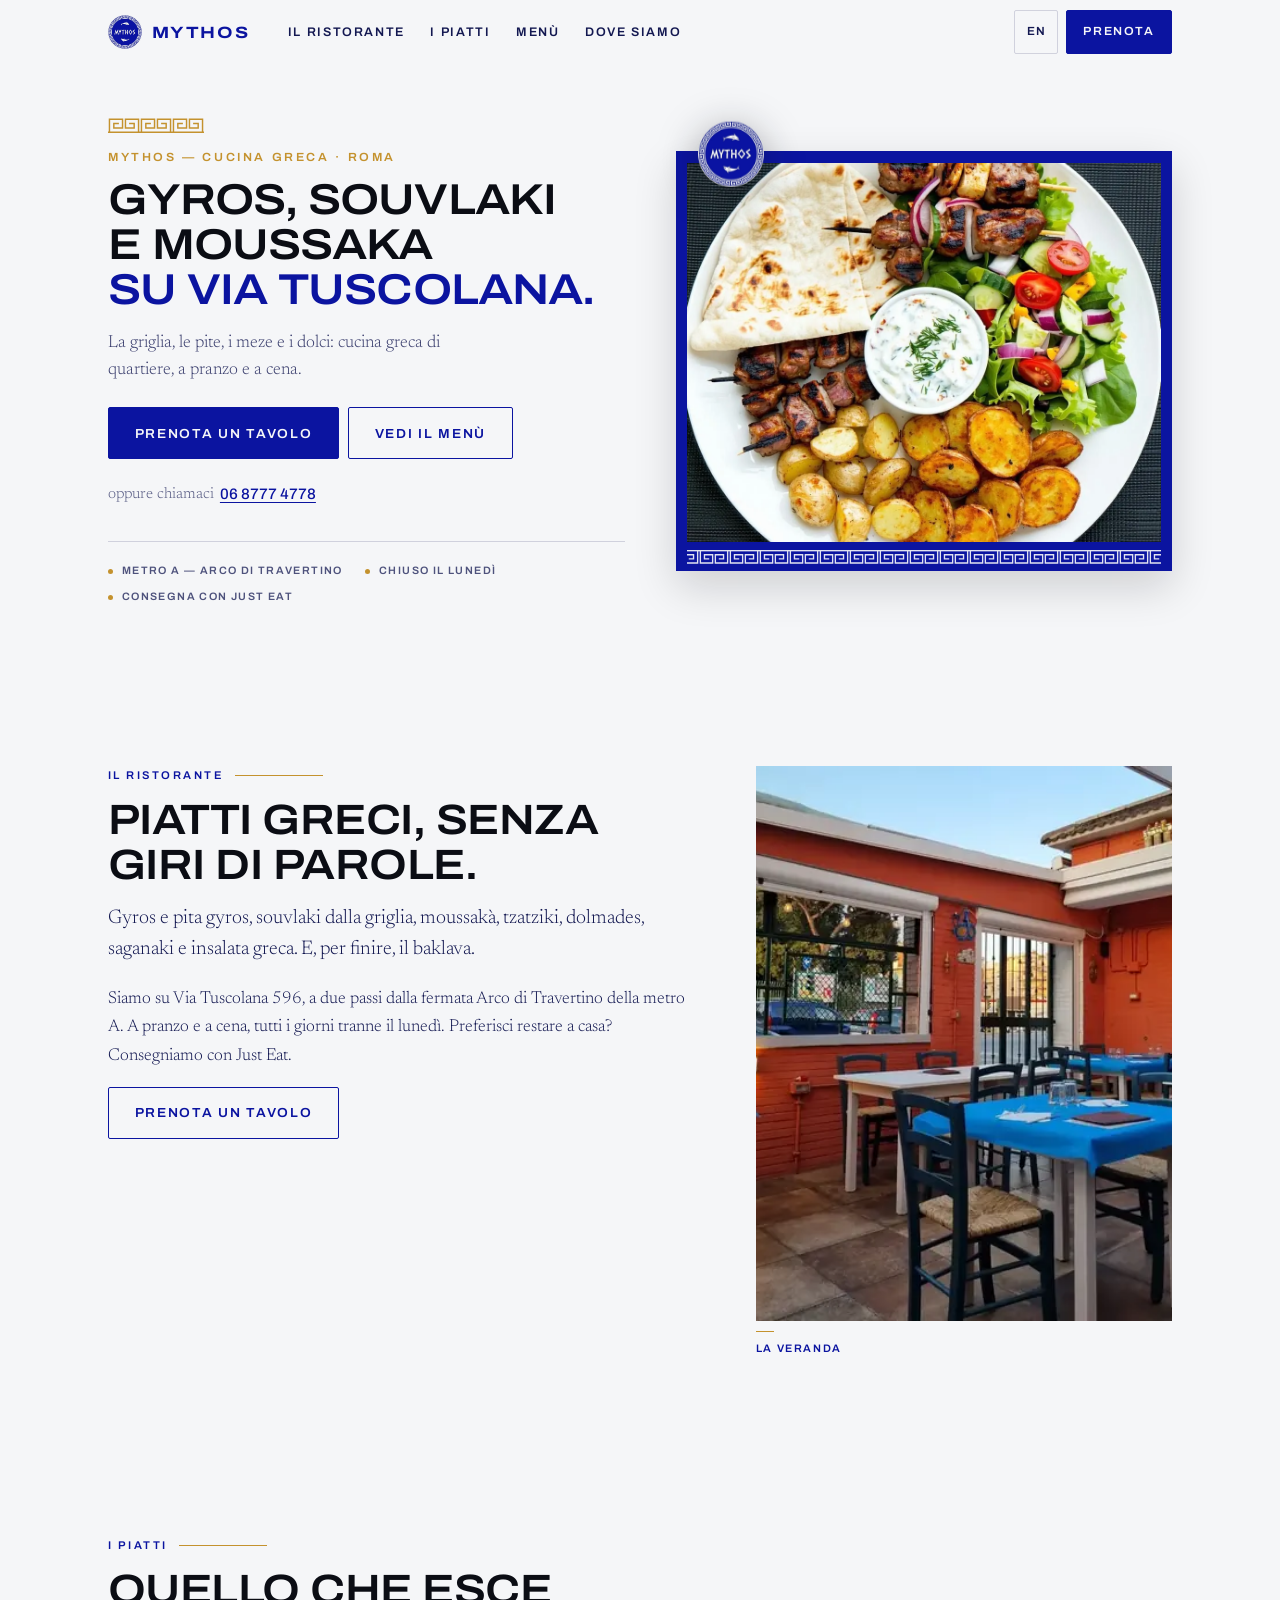
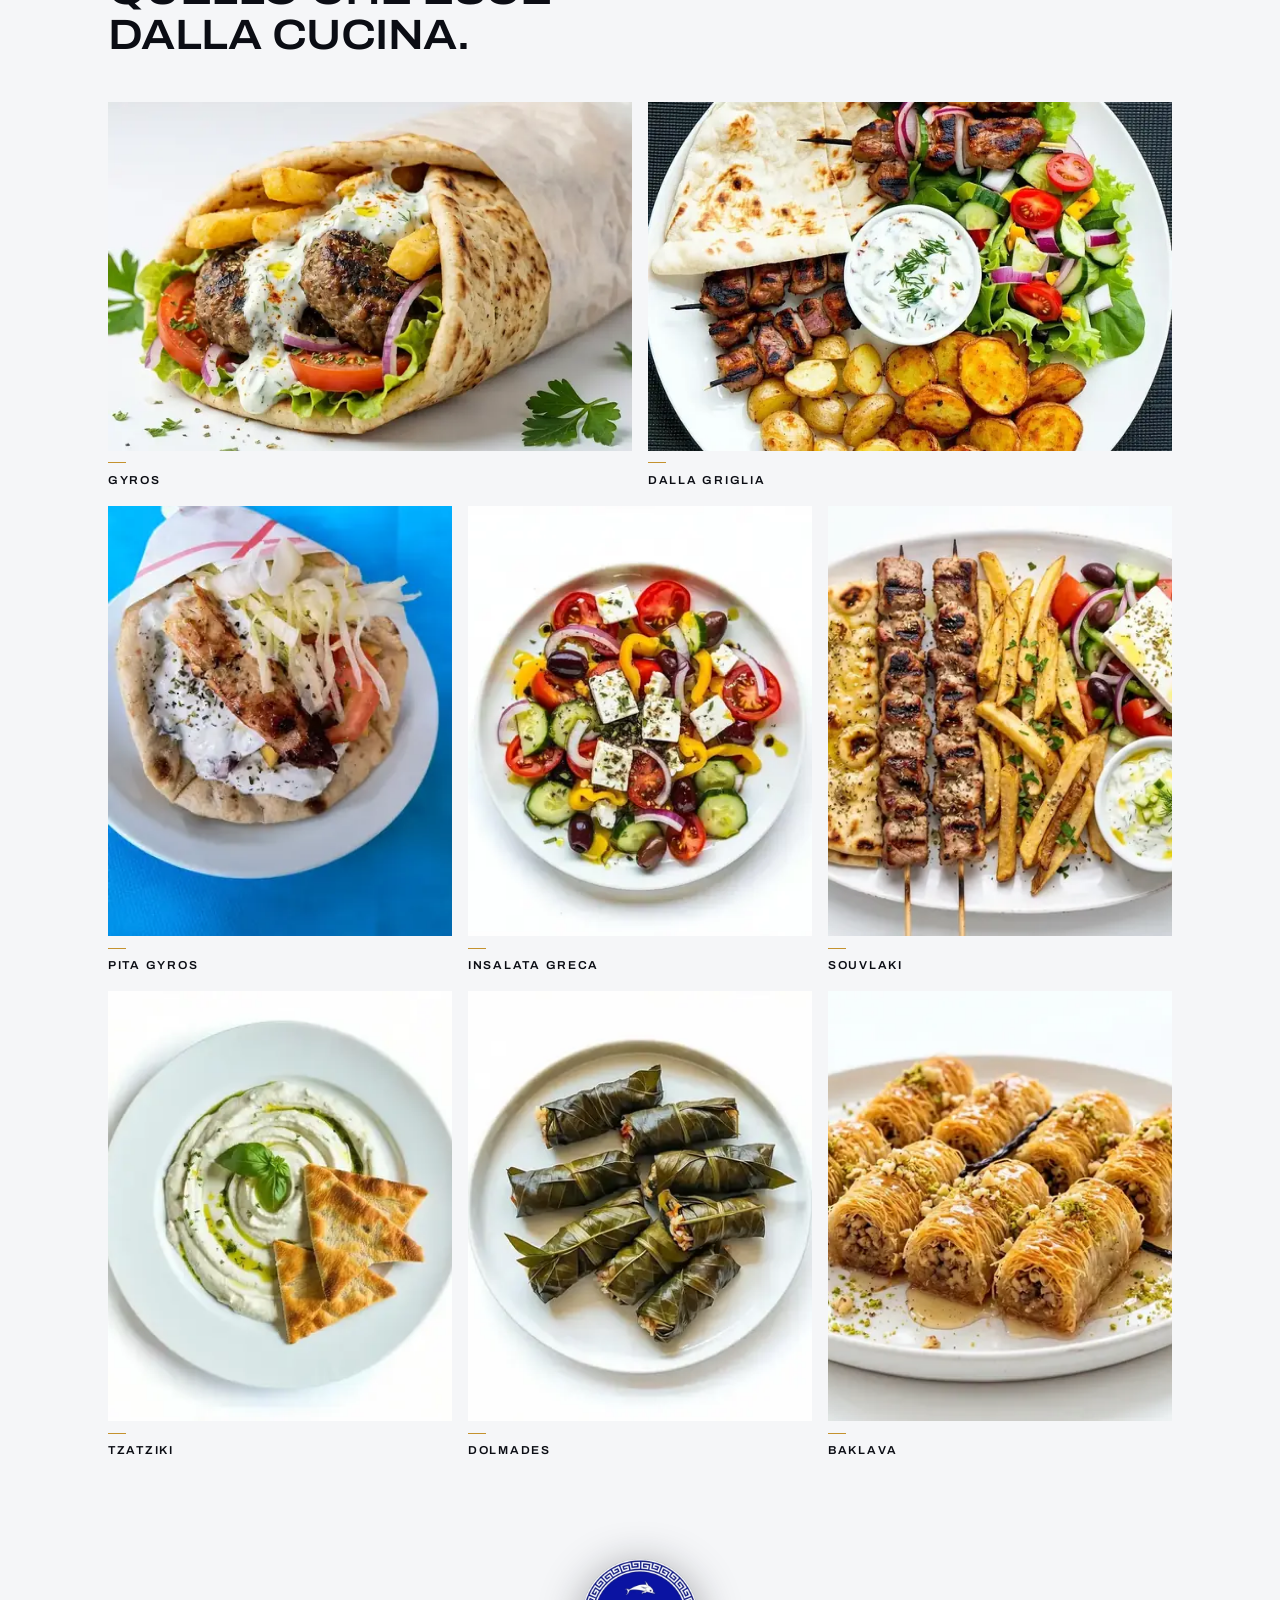
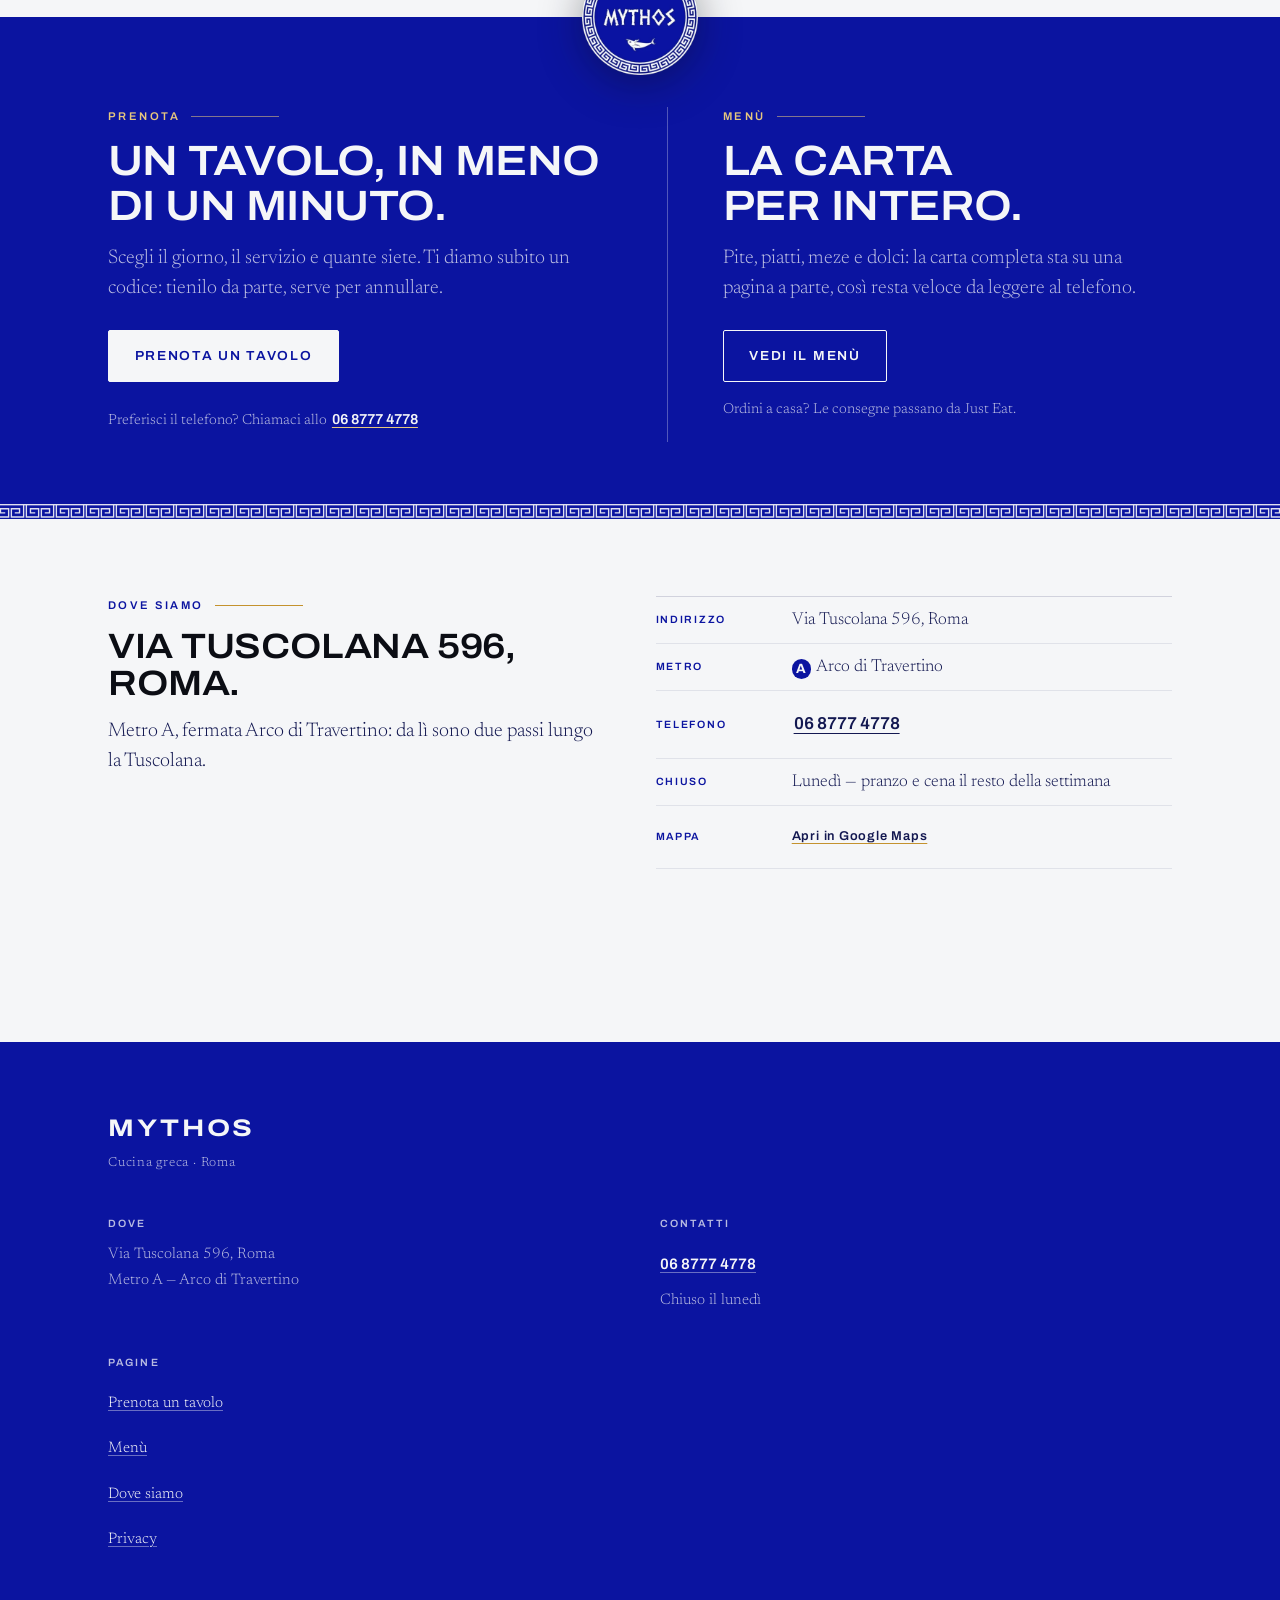
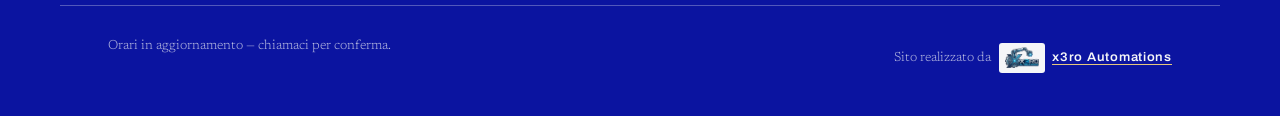
==== commit b533a10c: "Right-size the imagery: 1496 KB -> 669 KB on a phone Every plate was shipping a 1000px file into a s" ====
--- a/docs/index.html
+++ b/docs/index.html
@@ -105,7 +105,7 @@
     </div>
 
     <figure class="hero__shot">
-      <img class="hero__seal" src="assets/img/logo-disc.png" width="512" height="512"
+      <img class="hero__seal" src="assets/img/logo-disc.webp" width="320" height="320"
            alt="Il marchio Mythos: due delfini minoici e la scritta MYTHOS su un disco blu oltremare, bordato da una greca">
       <img class="hero__pic" src="assets/img/hero-griglia.webp" width="1024" height="1024"
            alt="Grigliata mista servita su un piatto bianco: spiedini di carne, patate al forno, insalata greca, pita e una ciotolina di tzatziki"
@@ -126,7 +126,7 @@
     </div>
 
     <figure class="fig" data-reveal>
-      <img src="assets/img/veranda.webp" width="900" height="1172" loading="lazy" decoding="async"
+      <img src="assets/img/veranda.webp" srcset="assets/img/veranda-480.webp 480w, assets/img/veranda.webp 840w" sizes="(min-width: 860px) 420px, 92vw" width="900" height="1172" loading="lazy" decoding="async"
            alt="La veranda coperta al tramonto: pareti arancioni, tovaglie azzurre e sedie impagliate">
       <figcaption data-en="The covered veranda">La veranda</figcaption>
     </figure>
@@ -143,35 +143,35 @@
 
     <ul class="dishes" data-reveal data-stagger>
       <li class="dish dish--wide">
-        <div class="dish__box"><img src="assets/img/gyros-cut.webp" width="1200" height="800" loading="lazy" decoding="async" alt="Pita al gyros aperta a metà, con carne, pomodoro, cipolla e prezzemolo"></div>
+        <div class="dish__box"><img src="assets/img/gyros-cut.webp" srcset="assets/img/gyros-cut-620.webp 620w, assets/img/gyros-cut.webp 1200w" sizes="(min-width: 1160px) 580px, (min-width: 720px) 50vw, 45vw" width="1200" height="800" loading="lazy" decoding="async" alt="Pita al gyros aperta a metà, con carne, pomodoro, cipolla e prezzemolo"></div>
         <p class="dish__n">Gyros</p>
       </li>
       <li class="dish dish--wide">
-        <div class="dish__box"><img src="assets/img/grill.webp" width="1200" height="800" loading="lazy" decoding="async" alt="Spiedini alla griglia con patate al forno, insalata, tzatziki e pita"></div>
+        <div class="dish__box"><img src="assets/img/grill.webp" srcset="assets/img/grill-620.webp 620w, assets/img/grill.webp 1200w" sizes="(min-width: 1160px) 580px, (min-width: 720px) 50vw, 45vw" width="1200" height="800" loading="lazy" decoding="async" alt="Spiedini alla griglia con patate al forno, insalata, tzatziki e pita"></div>
         <p class="dish__n" data-en="From the grill">Dalla griglia</p>
       </li>
       <li class="dish">
-        <div class="dish__box"><img src="assets/img/gyros-cone.webp" width="1000" height="1250" loading="lazy" decoding="async" alt="Pita gyros aperta nel piatto, con carne gyros, cipolla, pomodoro e tzatziki"></div>
+        <div class="dish__box"><img src="assets/img/gyros-cone.webp" srcset="assets/img/gyros-cone-420.webp 420w, assets/img/gyros-cone.webp 800w" sizes="(min-width: 1160px) 386px, (min-width: 720px) 33vw, 45vw" width="1000" height="1250" loading="lazy" decoding="async" alt="Pita gyros aperta nel piatto, con carne gyros, cipolla, pomodoro e tzatziki"></div>
         <p class="dish__n">Pita gyros</p>
       </li>
       <li class="dish">
-        <div class="dish__box"><img src="assets/img/salad.webp" width="1000" height="1250" loading="lazy" decoding="async" alt="Insalata greca vista dall'alto: feta, peperoni, olive e cetriolo"></div>
+        <div class="dish__box"><img src="assets/img/salad.webp" srcset="assets/img/salad-420.webp 420w, assets/img/salad.webp 800w" sizes="(min-width: 1160px) 386px, (min-width: 720px) 33vw, 45vw" width="1000" height="1250" loading="lazy" decoding="async" alt="Insalata greca vista dall'alto: feta, peperoni, olive e cetriolo"></div>
         <p class="dish__n" data-en="Greek salad">Insalata greca</p>
       </li>
       <li class="dish">
-        <div class="dish__box"><img src="assets/img/souvlaki.webp" width="1000" height="1250" loading="lazy" decoding="async" alt="Spiedini di souvlaki con patatine, insalata greca e tzatziki"></div>
+        <div class="dish__box"><img src="assets/img/souvlaki.webp" srcset="assets/img/souvlaki-420.webp 420w, assets/img/souvlaki.webp 800w" sizes="(min-width: 1160px) 386px, (min-width: 720px) 33vw, 45vw" width="1000" height="1250" loading="lazy" decoding="async" alt="Spiedini di souvlaki con patatine, insalata greca e tzatziki"></div>
         <p class="dish__n">Souvlaki</p>
       </li>
       <li class="dish">
-        <div class="dish__box"><img src="assets/img/tzatziki.webp" width="1000" height="1250" loading="lazy" decoding="async" alt="Ciotola di tzatziki con triangoli di pita tostata"></div>
+        <div class="dish__box"><img src="assets/img/tzatziki.webp" srcset="assets/img/tzatziki-420.webp 420w, assets/img/tzatziki.webp 800w" sizes="(min-width: 1160px) 386px, (min-width: 720px) 33vw, 45vw" width="1000" height="1250" loading="lazy" decoding="async" alt="Ciotola di tzatziki con triangoli di pita tostata"></div>
         <p class="dish__n">Tzatziki</p>
       </li>
       <li class="dish">
-        <div class="dish__box"><img src="assets/img/dolmades.webp" width="1000" height="1250" loading="lazy" decoding="async" alt="Dolmades, foglie di vite ripiene, su un piatto bianco"></div>
+        <div class="dish__box"><img src="assets/img/dolmades.webp" srcset="assets/img/dolmades-420.webp 420w, assets/img/dolmades.webp 800w" sizes="(min-width: 1160px) 386px, (min-width: 720px) 33vw, 45vw" width="1000" height="1250" loading="lazy" decoding="async" alt="Dolmades, foglie di vite ripiene, su un piatto bianco"></div>
         <p class="dish__n">Dolmades</p>
       </li>
       <li class="dish">
-        <div class="dish__box"><img src="assets/img/baklava.webp" width="1000" height="1250" loading="lazy" decoding="async" alt="Baklava con granella di pistacchio su un piatto ovale"></div>
+        <div class="dish__box"><img src="assets/img/baklava.webp" srcset="assets/img/baklava-420.webp 420w, assets/img/baklava.webp 800w" sizes="(min-width: 1160px) 386px, (min-width: 720px) 33vw, 45vw" width="1000" height="1250" loading="lazy" decoding="async" alt="Baklava con granella di pistacchio su un piatto ovale"></div>
         <p class="dish__n">Baklava</p>
       </li>
     </ul>
@@ -180,7 +180,7 @@
 
 <!-- ─────────────────────────────────── le due porte: prenota e menù ── -->
 <section class="acts on-blue" id="azioni">
-  <img class="acts__seal" src="assets/img/logo-disc.png" width="512" height="512" alt="" aria-hidden="true">
+  <img class="acts__seal" src="assets/img/logo-disc.webp" width="320" height="320" alt="" aria-hidden="true">
 
   <div class="wrap acts__in">
     <div class="acts__card" data-reveal>
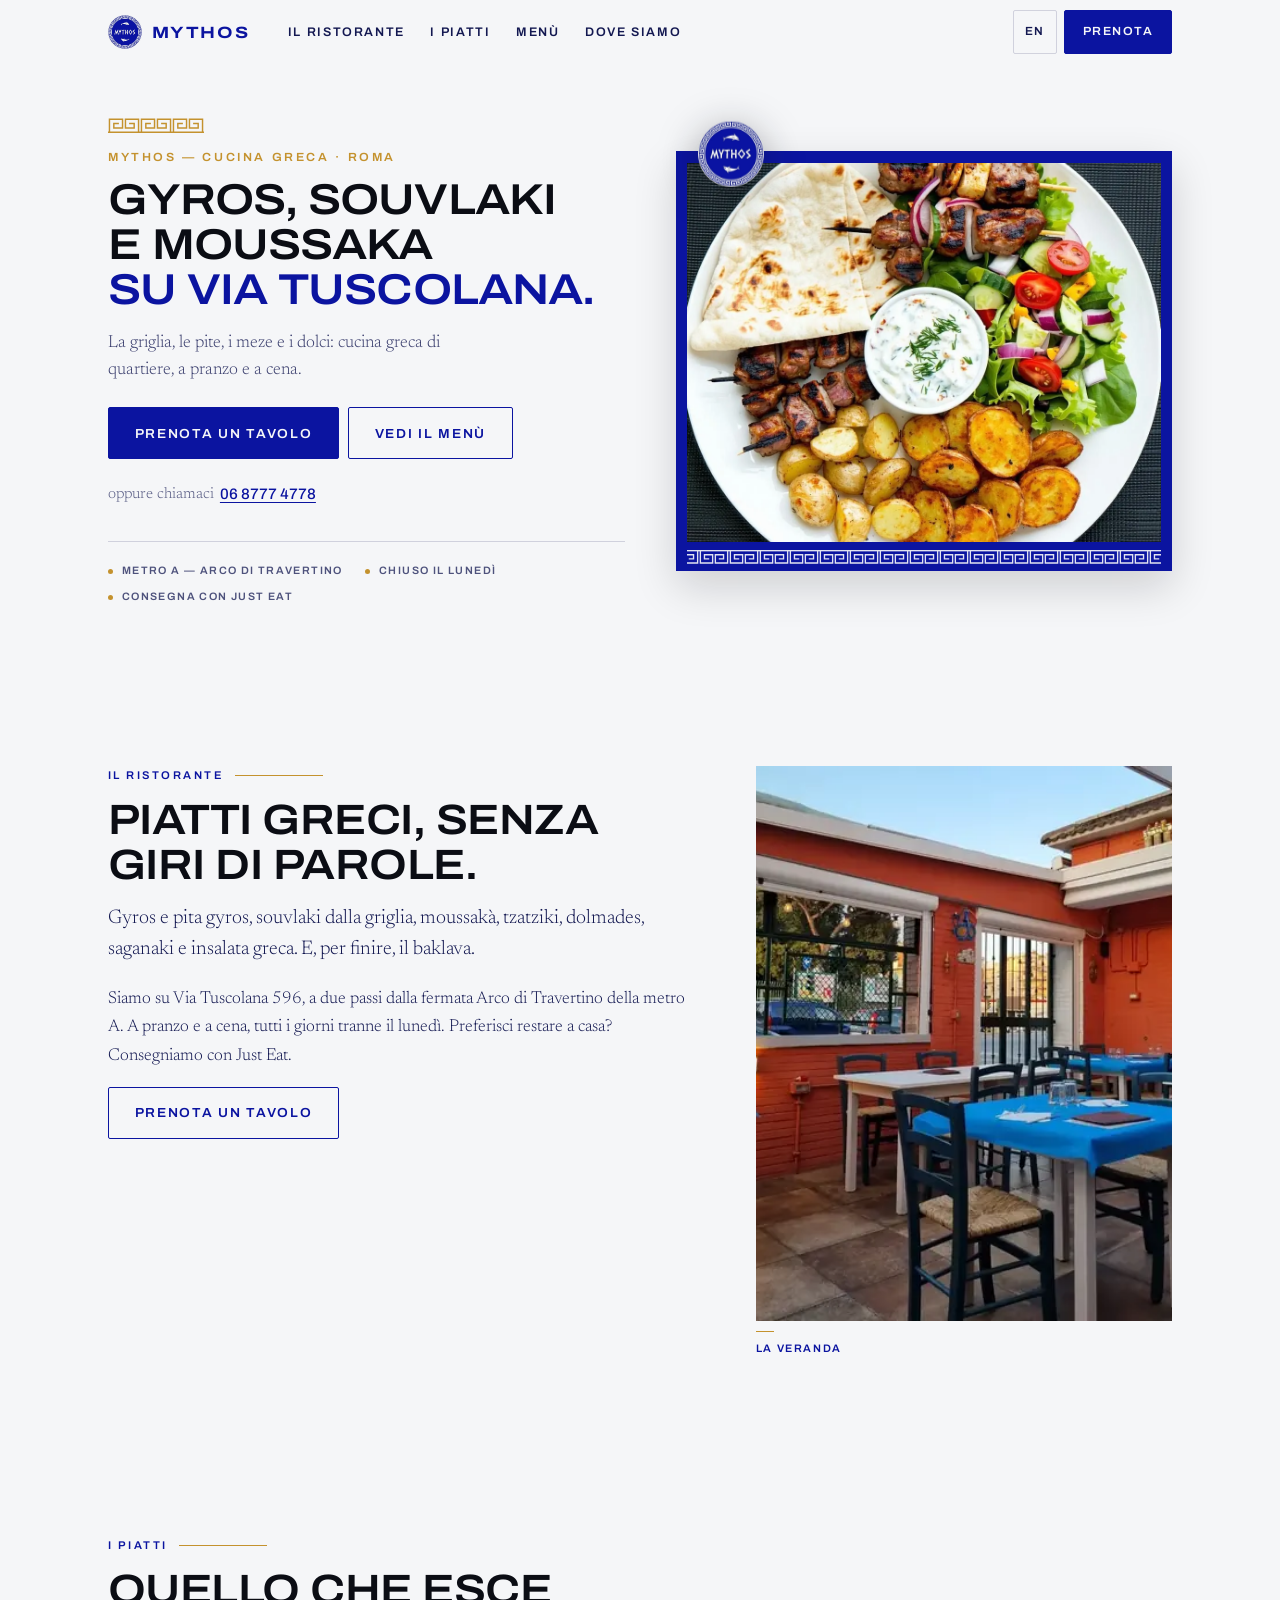
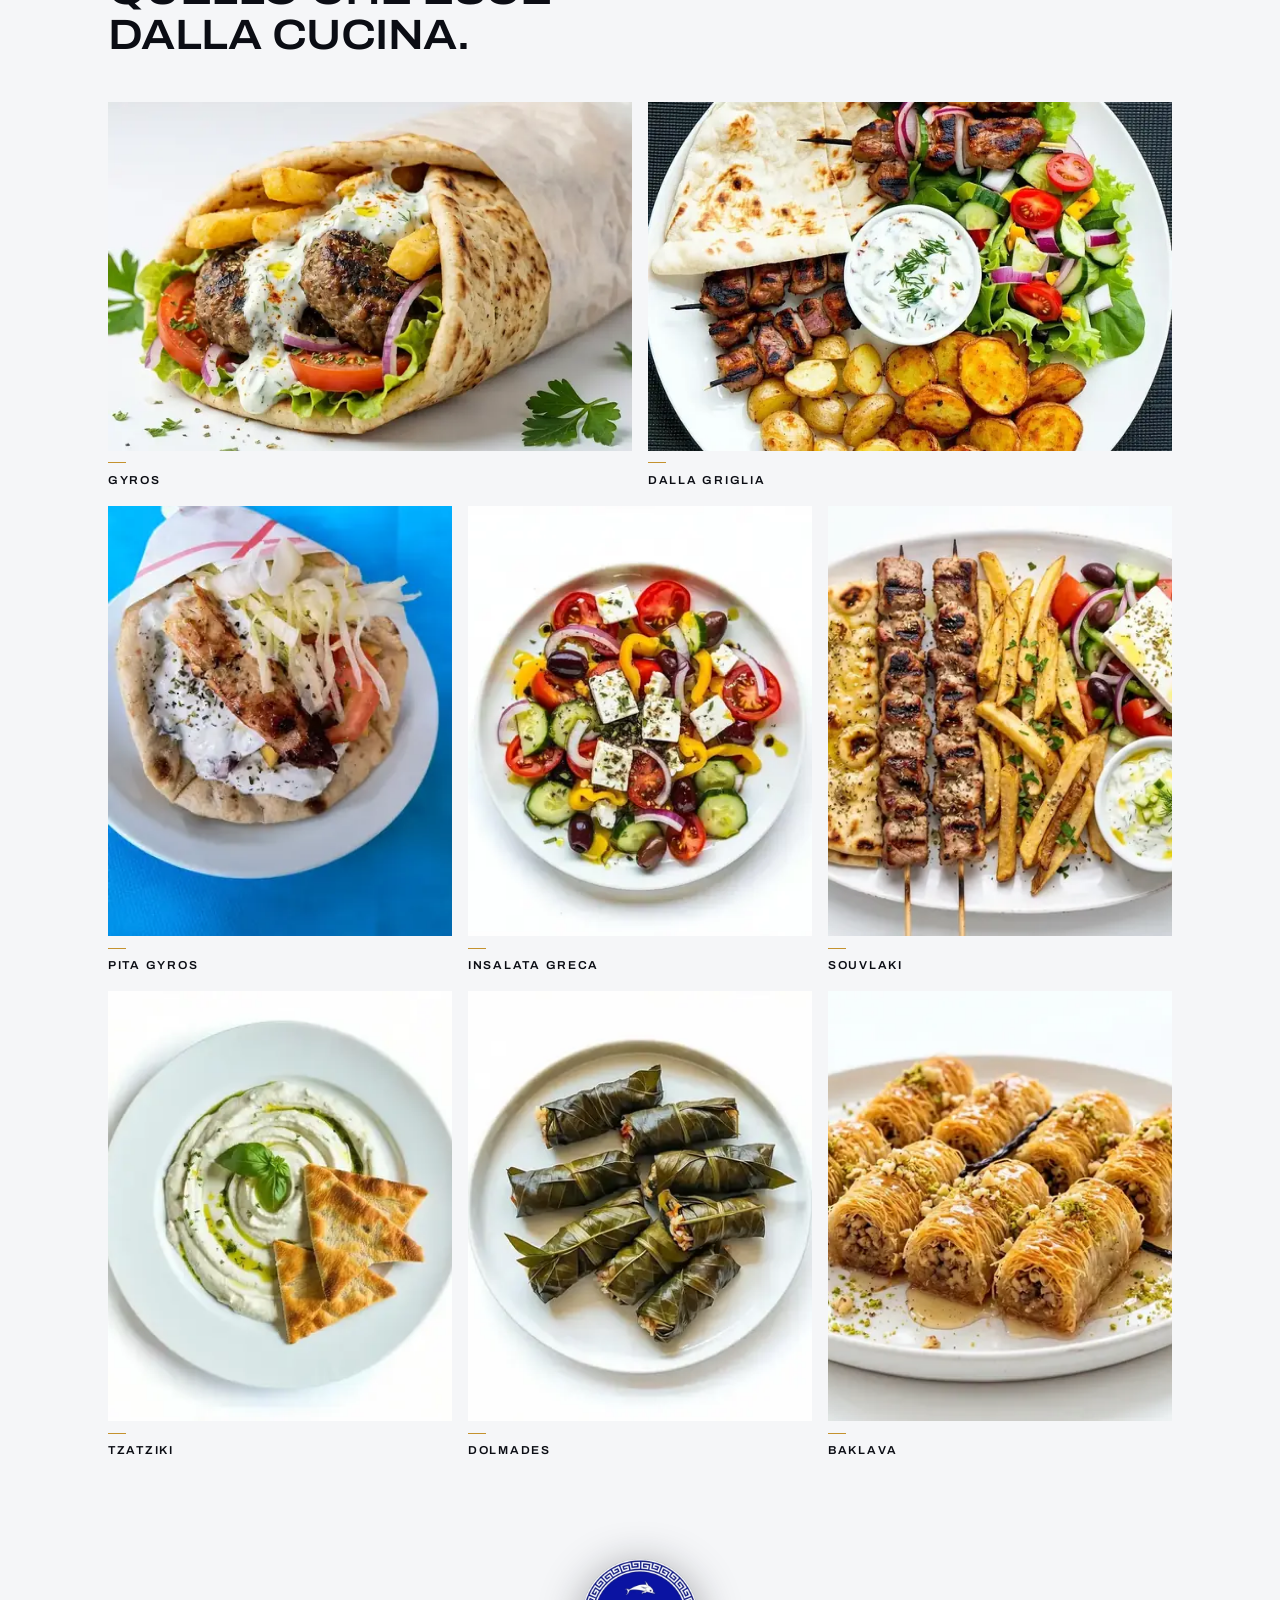
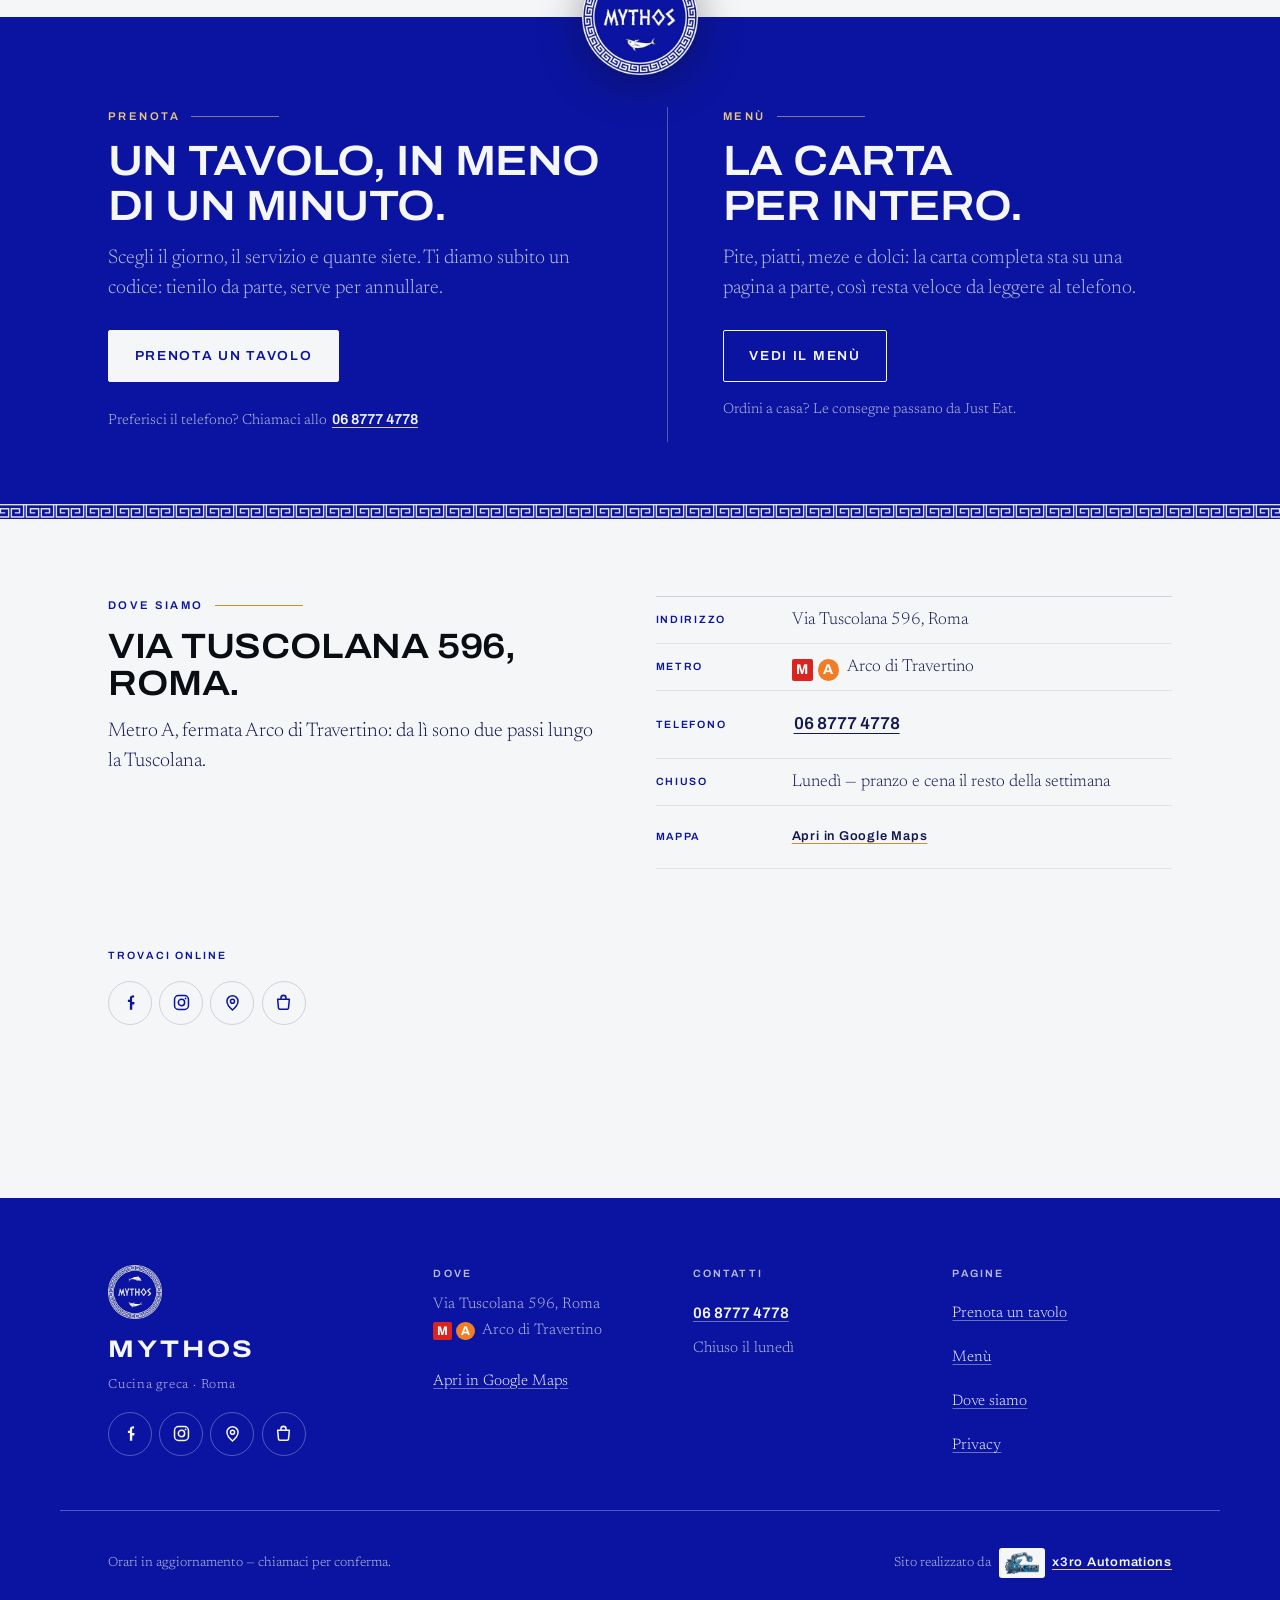
==== commit 6b9de250: "Real icons, one button scale, and a footer that carries the socials and the credit Icons. The metro " ====
--- a/docs/index.html
+++ b/docs/index.html
@@ -218,7 +218,7 @@
         </li>
         <li>
           <span class="loc__k" data-en="Metro">Metro</span>
-          <span class="loc__v"><span class="linebadge" aria-hidden="true">A</span><span class="sr-only">Metro A, </span>Arco di Travertino</span>
+          <span class="loc__v"><span class="metro" aria-hidden="true"><span class="metro__m">M</span><span class="metro__a">A</span></span><span class="sr-only">Metro A, </span>Arco di Travertino</span>
         </li>
         <li>
           <span class="loc__k" data-en="Phone">Telefono</span>
@@ -233,6 +233,24 @@
           <span class="loc__v"><a href="https://www.google.com/maps/search/?api=1&amp;query=Mythos%20Cucina%20Greca%2C%20Via%20Tuscolana%20596%2C%20Roma" target="_blank" rel="noopener" data-en="Open in Google Maps">Apri in Google Maps</a></span>
         </li>
       </ul>
+
+      <div class="loc__social" data-reveal>
+        <p class="foot__k loc__k2" data-en="Find us online">Trovaci online</p>
+        <ul class="social social--light">
+        <li><a href="https://www.facebook.com/rosticceria.greca/" target="_blank" rel="noopener" aria-label="Mythos su Facebook">
+          <svg viewBox="0 0 24 24" fill="currentColor" aria-hidden="true"><path d="M14 8.5V6.9c0-.7.2-1.1 1.2-1.1H16.5V3.1A17 17 0 0 0 14.6 3c-2 0-3.4 1.2-3.4 3.5v2H8.7v3h2.5V21h3v-6.5h2.5l.4-3H14Z"/></svg>
+        </a></li>
+        <li><a href="https://www.instagram.com/mythosfoodandrink/" target="_blank" rel="noopener" aria-label="Mythos su Instagram">
+          <svg viewBox="0 0 24 24" fill="none" stroke="currentColor" stroke-width="1.9" aria-hidden="true"><rect x="3.2" y="3.2" width="17.6" height="17.6" rx="5"/><circle cx="12" cy="12" r="4"/><circle cx="17.2" cy="6.8" r="1.15" fill="currentColor" stroke="none"/></svg>
+        </a></li>
+        <li><a href="https://www.google.com/maps/place/?q=place_id:ChIJJd0U9yYzLxMRcFHSK2lnc4o" target="_blank" rel="noopener" aria-label="Mythos su Google Maps">
+          <svg viewBox="0 0 24 24" fill="none" stroke="currentColor" stroke-width="1.9" aria-hidden="true"><path d="M12 21.5s7-5.9 7-11a7 7 0 1 0-14 0c0 5.1 7 11 7 11Z"/><circle cx="12" cy="10.4" r="2.6"/></svg>
+        </a></li>
+        <li><a href="https://mythos-tuscolanacucina-greca.it/" target="_blank" rel="noopener" aria-label="Ordina la consegna su Just Eat">
+          <svg viewBox="0 0 24 24" fill="none" stroke="currentColor" stroke-width="1.9" stroke-linejoin="round" aria-hidden="true"><path d="M4.6 8h14.8l-1.1 11.1a1.6 1.6 0 0 1-1.6 1.4H7.3a1.6 1.6 0 0 1-1.6-1.4L4.6 8Z"/><path d="M8.8 8V6.2a3.2 3.2 0 0 1 6.4 0V8"/></svg>
+        </a></li>
+      </ul>
+      </div>
     </div>
   </div>
 </section>
@@ -242,14 +260,30 @@
 <footer class="foot on-blue">
   <div class="wrap foot__in">
     <div class="foot__brand">
+      <img class="foot__disc" src="assets/img/logo-disc.webp" width="320" height="320" alt="">
       <p class="foot__name">Mythos</p>
       <p class="foot__sub" data-en="Greek kitchen · Rome">Cucina greca · Roma</p>
+      <ul class="social">
+        <li><a href="https://www.facebook.com/rosticceria.greca/" target="_blank" rel="noopener" aria-label="Mythos su Facebook">
+          <svg viewBox="0 0 24 24" fill="currentColor" aria-hidden="true"><path d="M14 8.5V6.9c0-.7.2-1.1 1.2-1.1H16.5V3.1A17 17 0 0 0 14.6 3c-2 0-3.4 1.2-3.4 3.5v2H8.7v3h2.5V21h3v-6.5h2.5l.4-3H14Z"/></svg>
+        </a></li>
+        <li><a href="https://www.instagram.com/mythosfoodandrink/" target="_blank" rel="noopener" aria-label="Mythos su Instagram">
+          <svg viewBox="0 0 24 24" fill="none" stroke="currentColor" stroke-width="1.9" aria-hidden="true"><rect x="3.2" y="3.2" width="17.6" height="17.6" rx="5"/><circle cx="12" cy="12" r="4"/><circle cx="17.2" cy="6.8" r="1.15" fill="currentColor" stroke="none"/></svg>
+        </a></li>
+        <li><a href="https://www.google.com/maps/place/?q=place_id:ChIJJd0U9yYzLxMRcFHSK2lnc4o" target="_blank" rel="noopener" aria-label="Mythos su Google Maps">
+          <svg viewBox="0 0 24 24" fill="none" stroke="currentColor" stroke-width="1.9" aria-hidden="true"><path d="M12 21.5s7-5.9 7-11a7 7 0 1 0-14 0c0 5.1 7 11 7 11Z"/><circle cx="12" cy="10.4" r="2.6"/></svg>
+        </a></li>
+        <li><a href="https://mythos-tuscolanacucina-greca.it/" target="_blank" rel="noopener" aria-label="Ordina la consegna su Just Eat">
+          <svg viewBox="0 0 24 24" fill="none" stroke="currentColor" stroke-width="1.9" stroke-linejoin="round" aria-hidden="true"><path d="M4.6 8h14.8l-1.1 11.1a1.6 1.6 0 0 1-1.6 1.4H7.3a1.6 1.6 0 0 1-1.6-1.4L4.6 8Z"/><path d="M8.8 8V6.2a3.2 3.2 0 0 1 6.4 0V8"/></svg>
+        </a></li>
+      </ul>
     </div>
 
     <div class="foot__col">
       <p class="foot__k" data-en="Where">Dove</p>
       <p>Via Tuscolana 596, Roma<br>
-        <span data-en="Metro A — Arco di Travertino">Metro A — Arco di Travertino</span></p>
+        <span class="foot__metro"><span class="metro" aria-hidden="true"><span class="metro__m">M</span><span class="metro__a">A</span></span><span class="sr-only">Metro A, </span>Arco di Travertino</span></p>
+      <p><a href="https://www.google.com/maps/place/?q=place_id:ChIJJd0U9yYzLxMRcFHSK2lnc4o" target="_blank" rel="noopener" data-en="Open in Google Maps">Apri in Google Maps</a></p>
     </div>
 
     <div class="foot__col">
@@ -270,7 +304,7 @@
   </div>
 
   <div class="wrap foot__end">
-    <p data-en="Opening times are being updated — call us to confirm.">Orari in aggiornamento — chiamaci per conferma.</p>
+    <p class="foot__note" data-en="Opening times are being updated — call us to confirm.">Orari in aggiornamento — chiamaci per conferma.</p>
     <p class="foot__by">
       <span data-en="Site by">Sito realizzato da</span>
       <a class="byx3ro" href="https://x3roautomations.it" target="_blank" rel="noopener">
--- a/docs/assets/css/core.css
+++ b/docs/assets/css/core.css
@@ -230,7 +230,8 @@
    plaster), so buttons also carry an inner ring in their own foreground. */
 .btn:focus-visible { box-shadow: inset 0 0 0 3px var(--btn-fg); }
 
-.btn-sm { min-height: 44px; padding: 0 1.05rem; font-size: .74rem; }
+.btn-sm { min-height: 44px; padding: 0 1.1rem; font-size: .74rem; }
+
 
 .btn-ghost {
   background: transparent;
@@ -309,9 +310,13 @@
 }
 
 .langbtn {
-  min-width: 44px;
-  min-height: 44px;
-  padding: 0 .5rem;
+  width: 44px;
+  height: 44px;
+  padding: 0;
+  flex: 0 0 auto;
+  display: inline-flex;
+  align-items: center;
+  justify-content: center;
   background: none;
   border: 1px solid var(--rule);
   border-radius: 2px;
@@ -326,7 +331,8 @@
 .langbtn:hover { border-color: var(--blue); color: var(--blue); }
 
 .burger {
-  width: 46px; height: 44px;
+  width: 44px; height: 44px;
+  flex: 0 0 auto;
   display: inline-flex; flex-direction: column;
   align-items: center; justify-content: center; gap: 5px;
   background: none; border: 1px solid var(--rule); border-radius: 2px;
@@ -350,9 +356,9 @@
   .brand__disc { width: 30px; height: 30px; }
   .brand__name { font-size: .9rem; letter-spacing: .06em; }
   .nav__act { gap: .3rem; }
-  .langbtn { min-width: 40px; padding: 0 .3rem; font-size: .7rem; }
-  .btn-sm { padding: 0 .7rem; font-size: .67rem; letter-spacing: .07em; }
-  .burger { width: 42px; }
+  .langbtn { width: 42px; height: 42px; font-size: .7rem; }
+  .btn-sm { min-height: 42px; padding: 0 .75rem; font-size: .69rem; letter-spacing: .08em; }
+  .burger { width: 42px; height: 42px; }
 }
 
 /* Drawer — one list, an overlay under 900px and an inline row above it. */
@@ -607,9 +613,11 @@
   .hero__pic { aspect-ratio: 16 / 10; }
 }
 
+/* Below the width where both labels fit on one line they go full-bleed and
+   stack, at full size. A button that has been squeezed to fit reads as a
+   different, lesser control than the one making the same offer further down. */
 @media (max-width: 559px) {
-  .hero__act { display: grid; grid-template-columns: 1fr 1fr; gap: .5rem; }
-  .hero__act .btn { min-height: 48px; padding: 0 .7rem; font-size: .71rem; letter-spacing: .1em; }
+  .hero__act .btn { flex: 1 0 100%; }
 }
 
 @media (min-width: 560px) {
@@ -697,21 +705,6 @@
   align-self: center;
 }
 .facts dd { margin: 0; align-self: center; }
-
-.linebadge {
-  display: inline-flex;
-  align-items: center;
-  justify-content: center;
-  width: 1.45em; height: 1.45em;
-  margin-right: .35em;
-  border-radius: 50%;
-  background: var(--blue);
-  color: var(--plaster);
-  font-family: var(--f-disp);
-  font-weight: 700;
-  font-size: .78em;
-  vertical-align: -.15em;
-}
 
 .facts__note {
   margin: 1.1rem 0 0;
@@ -1426,6 +1419,11 @@
    No embedded map: the map lives in Google Maps, where it is already better,
    and a 420px iframe of it is filler. */
 .loc { display: grid; gap: clamp(1.4rem, 3.4vw, 2.4rem); }
+.loc__social { margin-top: clamp(1rem, 2.6vw, 1.4rem); }
+/* .foot__k is written for the ultramarine footer, where its gold-lift reads at
+   8:1. On the plaster ground it is a pale smear, so this label takes the blue —
+   two classes deep so it wins wherever the two rules end up in the file. */
+.loc__social .foot__k { color: var(--blue); margin-bottom: .35rem; }
 
 .loc__h {
   font-family: var(--f-disp);
@@ -1480,6 +1478,71 @@
 @media (min-width: 860px) {
   .loc { grid-template-columns: 1fr 1.05fr; align-items: start; gap: clamp(2rem, 5vw, 3.5rem); }
 }
+
+
+/* ------------------------------------------------------- metro + social -- */
+
+/* The Rome metro mark, drawn rather than described. The network's own signage
+   is a white M on red, and the line letter rides in its line colour — A is
+   orange. A plain blue disc with an "A" in it was the site's brand colour
+   pretending to be wayfinding; this is the thing people actually look for on
+   the street. Both parts are text, so the badge scales with the type around it
+   instead of being a fixed-size image. */
+.metro {
+  display: inline-flex;
+  align-items: center;
+  gap: .28em;
+  vertical-align: -.18em;
+  margin-right: .45em;
+  font-family: var(--f-disp);
+  font-weight: 700;
+  line-height: 1;
+  white-space: nowrap;
+}
+.metro__m,
+.metro__a {
+  display: inline-flex;
+  align-items: center;
+  justify-content: center;
+  width: 1.5em;
+  height: 1.5em;
+  font-size: .82em;
+  color: #fff;
+}
+.metro__m { background: #D9241F; border-radius: 2px; }
+.metro__a { background: #F07E26; border-radius: 50%; }
+
+/* The four places this restaurant already exists online. Icon-only, because
+   the labels are in the accessible name and four words of "Facebook Instagram
+   Google Just Eat" in a footer is noise. */
+.social {
+  display: flex;
+  flex-wrap: wrap;
+  gap: .45rem;
+  margin: 1rem 0 0;
+}
+.social a {
+  display: inline-flex;
+  align-items: center;
+  justify-content: center;
+  width: 44px;
+  height: 44px;
+  border: 1px solid var(--on-blue-faint);
+  border-radius: 50%;
+  color: var(--plaster);
+  transition: background-color .18s var(--ease), border-color .18s var(--ease), color .18s var(--ease), transform .18s var(--ease);
+}
+.social svg { width: 19px; height: 19px; display: block; }
+.social a:hover {
+  background: var(--plaster);
+  border-color: var(--plaster);
+  color: var(--blue);
+  transform: translateY(-2px);
+}
+
+/* On the plaster ground (the location block) the same row inverts. */
+.social--light a { border-color: var(--rule); color: var(--blue); }
+.social--light a:hover { background: var(--blue); border-color: var(--blue); color: var(--plaster); }
 
 /* ------------------------------------------------------------- footer -- */
 
@@ -1496,6 +1559,10 @@
   border-bottom: 1px solid var(--on-blue-faint);
 }
 
+.foot__disc { width: 54px; height: 54px; display: block; margin-bottom: .7rem; }
+
+.foot__metro { display: inline-flex; align-items: center; }
+
 .foot__name {
   margin: 0;
   font-family: var(--f-disp);
@@ -1523,24 +1590,39 @@
   color: var(--gold-lift);
 }
 .foot__col p { color: var(--on-blue-dim); line-height: 1.7; }
-.foot__col a { display: inline-block; padding: .62rem 0; }
+.foot__col a { display: inline-flex; align-items: center; min-height: 44px; padding: .1rem 0; }
 .foot__col a, .foot__list a {
   color: var(--plaster);
   text-decoration-color: rgba(245, 246, 248, .4);
   text-underline-offset: .22em;
 }
 .foot__col a:hover, .foot__list a:hover { text-decoration-color: var(--gold-lift); }
-.foot__list li { line-height: 1.35; }
-.foot__list a { display: inline-block; padding: .78rem 0; }
-
+.foot__list li { line-height: 1.3; }
+.foot__list a {
+  display: inline-flex;
+  align-items: center;
+  min-height: 44px;
+  padding: .1rem 0;
+}
+
+/* The end bar carries two unrelated things — a caveat about opening times and
+   the agency credit. Side by side they competed and the credit lost, so they
+   sit on their own rows and the credit gets the lower, terminal one. */
 .foot__end {
   padding-top: clamp(1.2rem, 3vw, 1.8rem);
-  display: flex;
-  flex-wrap: wrap;
-  gap: .5rem 1.5rem;
-  justify-content: space-between;
+  display: grid;
+  gap: .9rem;
   font-size: .82rem;
   color: var(--on-blue-dim);
+}
+.foot__note { margin: 0; }
+
+@media (min-width: 760px) {
+  .foot__end {
+    grid-template-columns: 1fr auto;
+    align-items: center;
+    gap: .5rem 1.5rem;
+  }
 }
 /* The agency credit. The x3ro mark is metallic blue-grey with a dark navy
    wordmark, so on the ultramarine footer it sinks into the ground and reads as
@@ -1686,7 +1768,10 @@
 
 /* Two columns in the footer from the width where a phone can hold them, so the
    four blocks stop being four full-width rows. */
-@media (min-width: 380px) {
+/* Bounded at the top end on purpose: this block sits after the footer's own
+   980px four-column rule, so an open-ended min-width here would win the
+   cascade and flatten the desktop footer back to two columns. */
+@media (min-width: 380px) and (max-width: 699px) {
   .foot__in { grid-template-columns: repeat(2, 1fr); }
   .foot__brand { grid-column: 1 / -1; }
 }
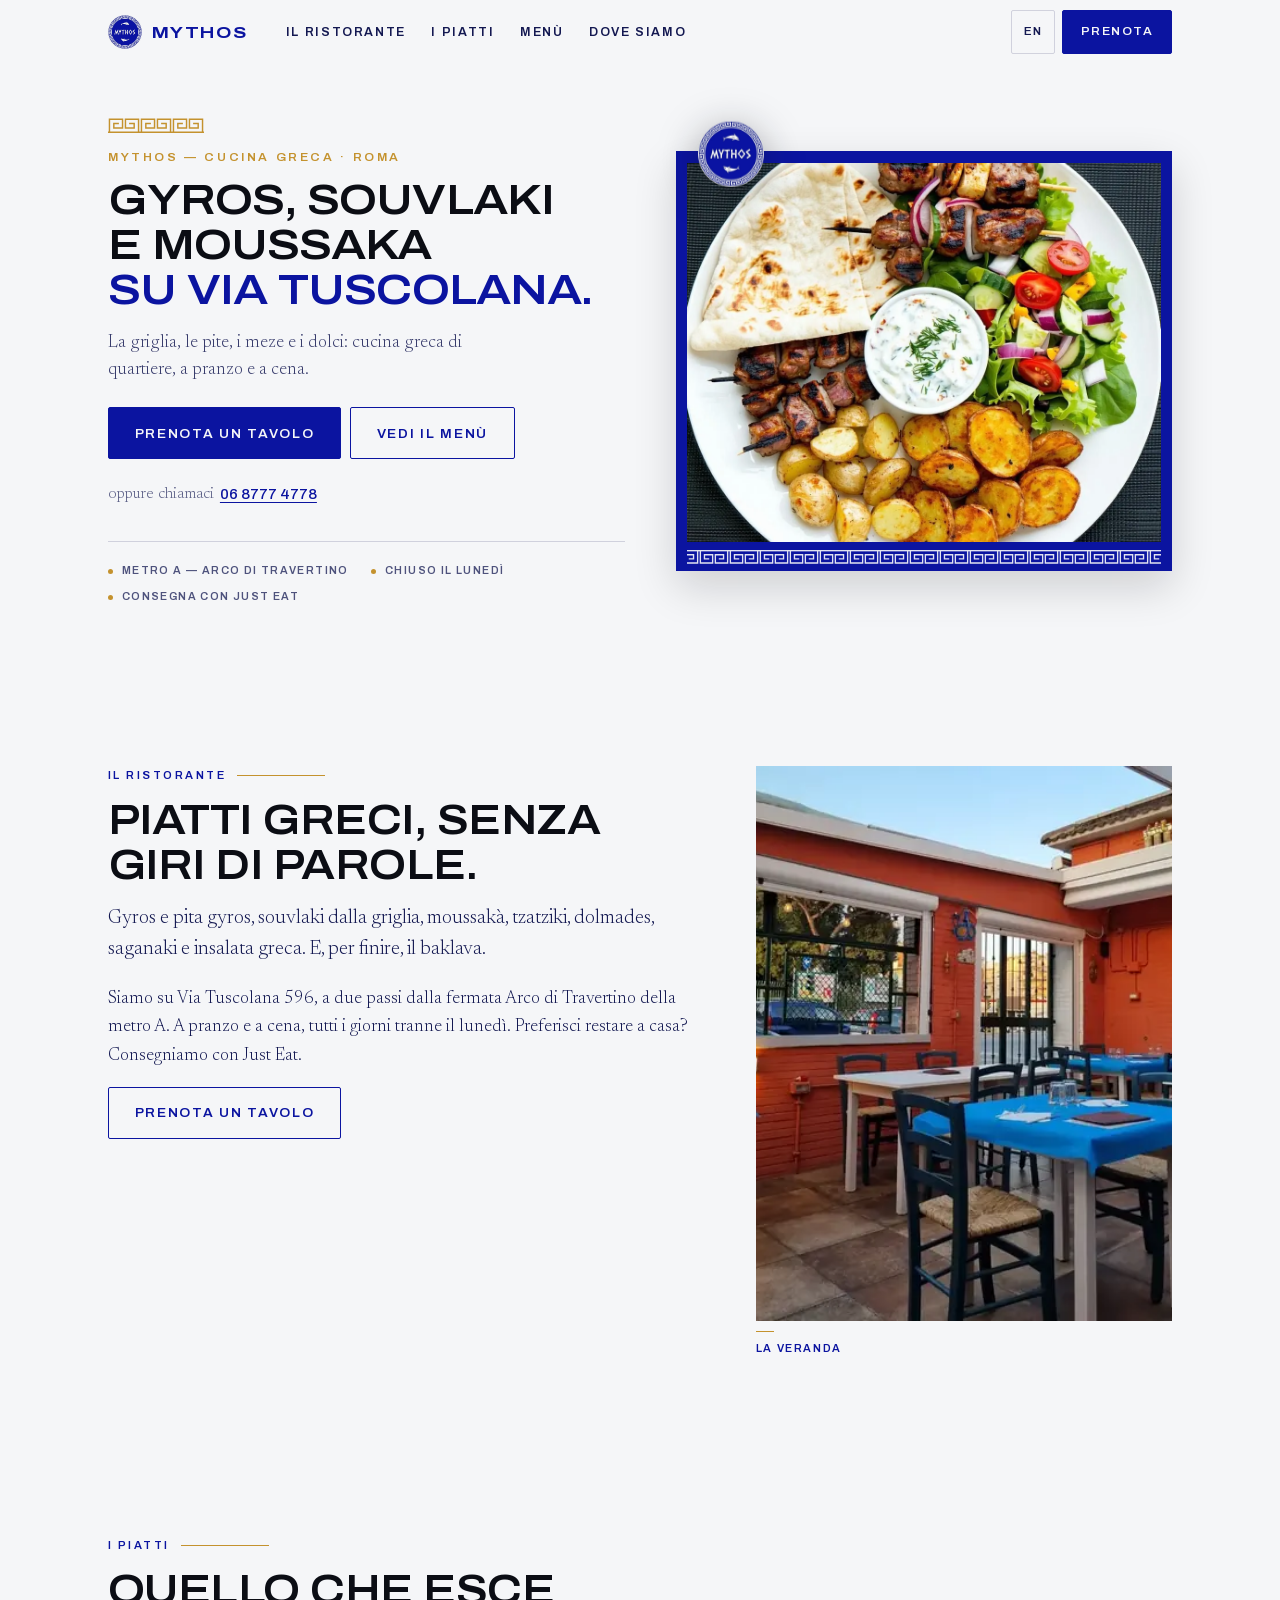
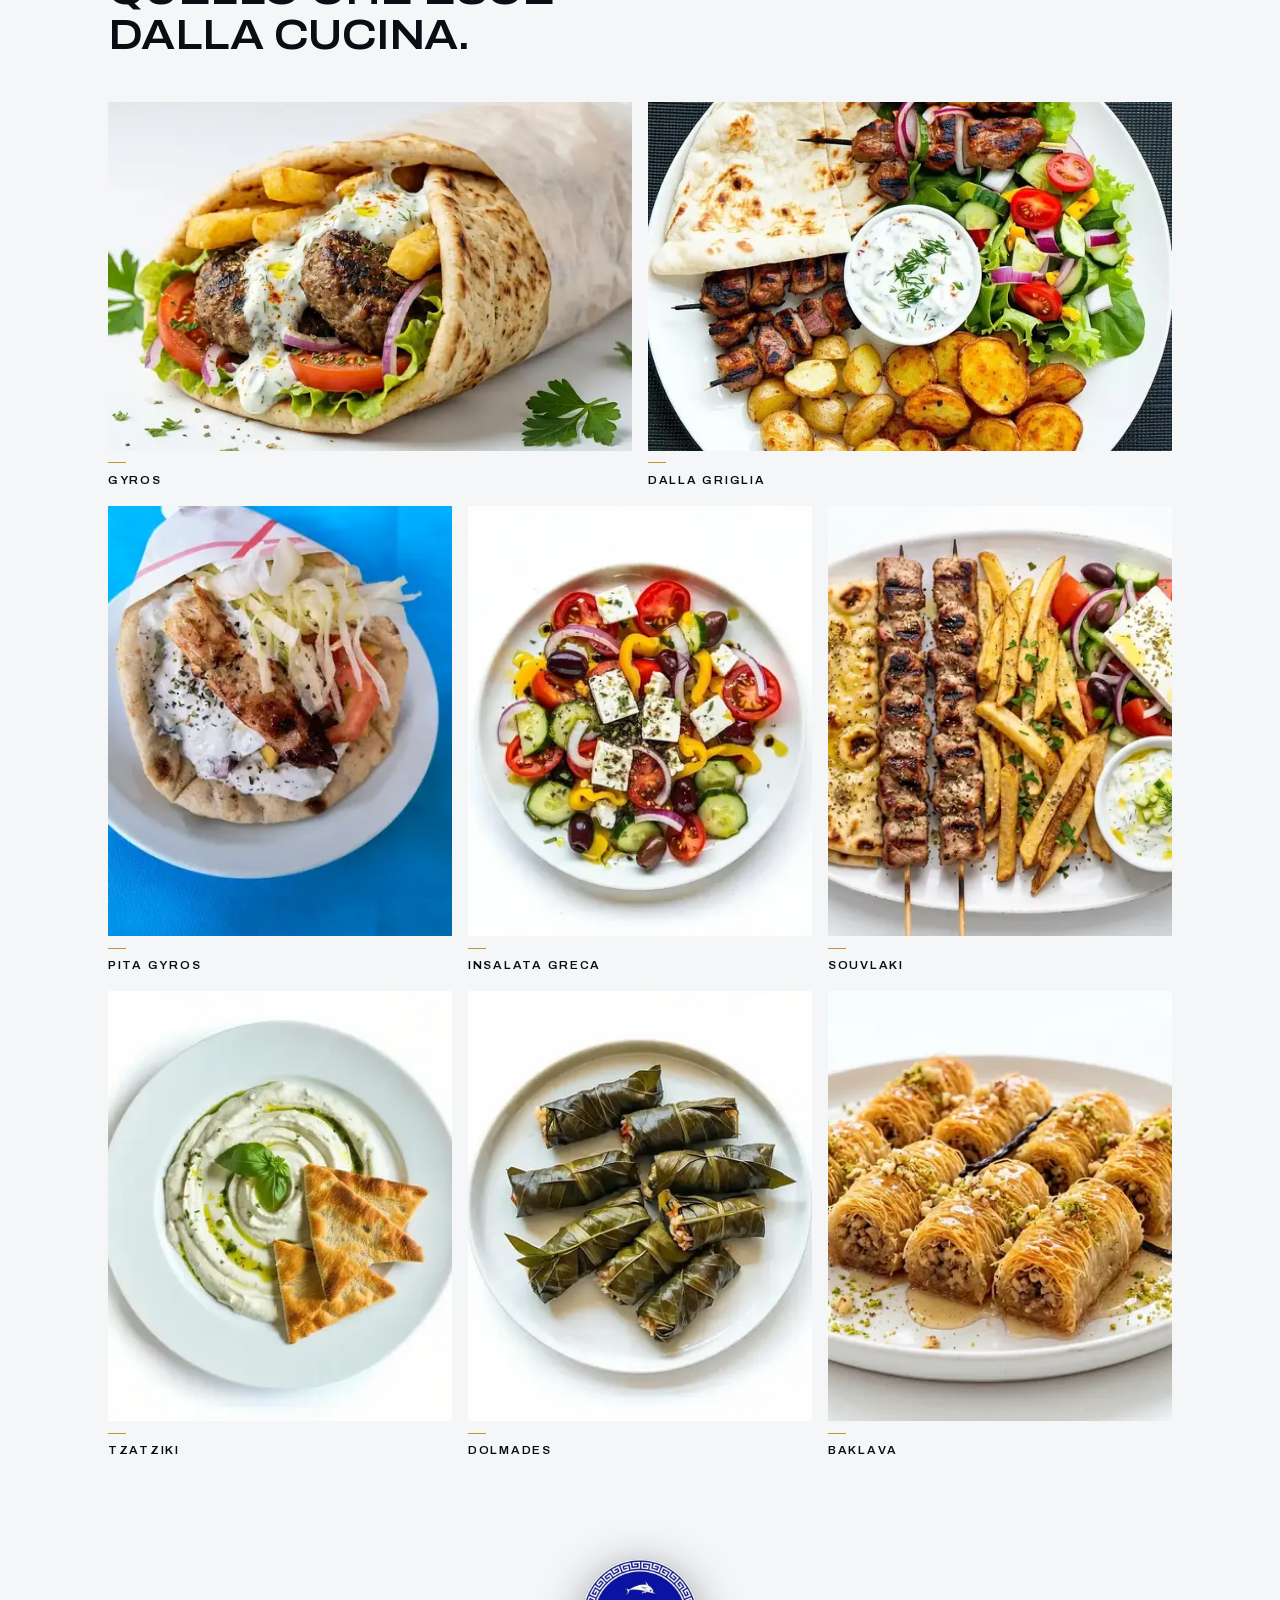
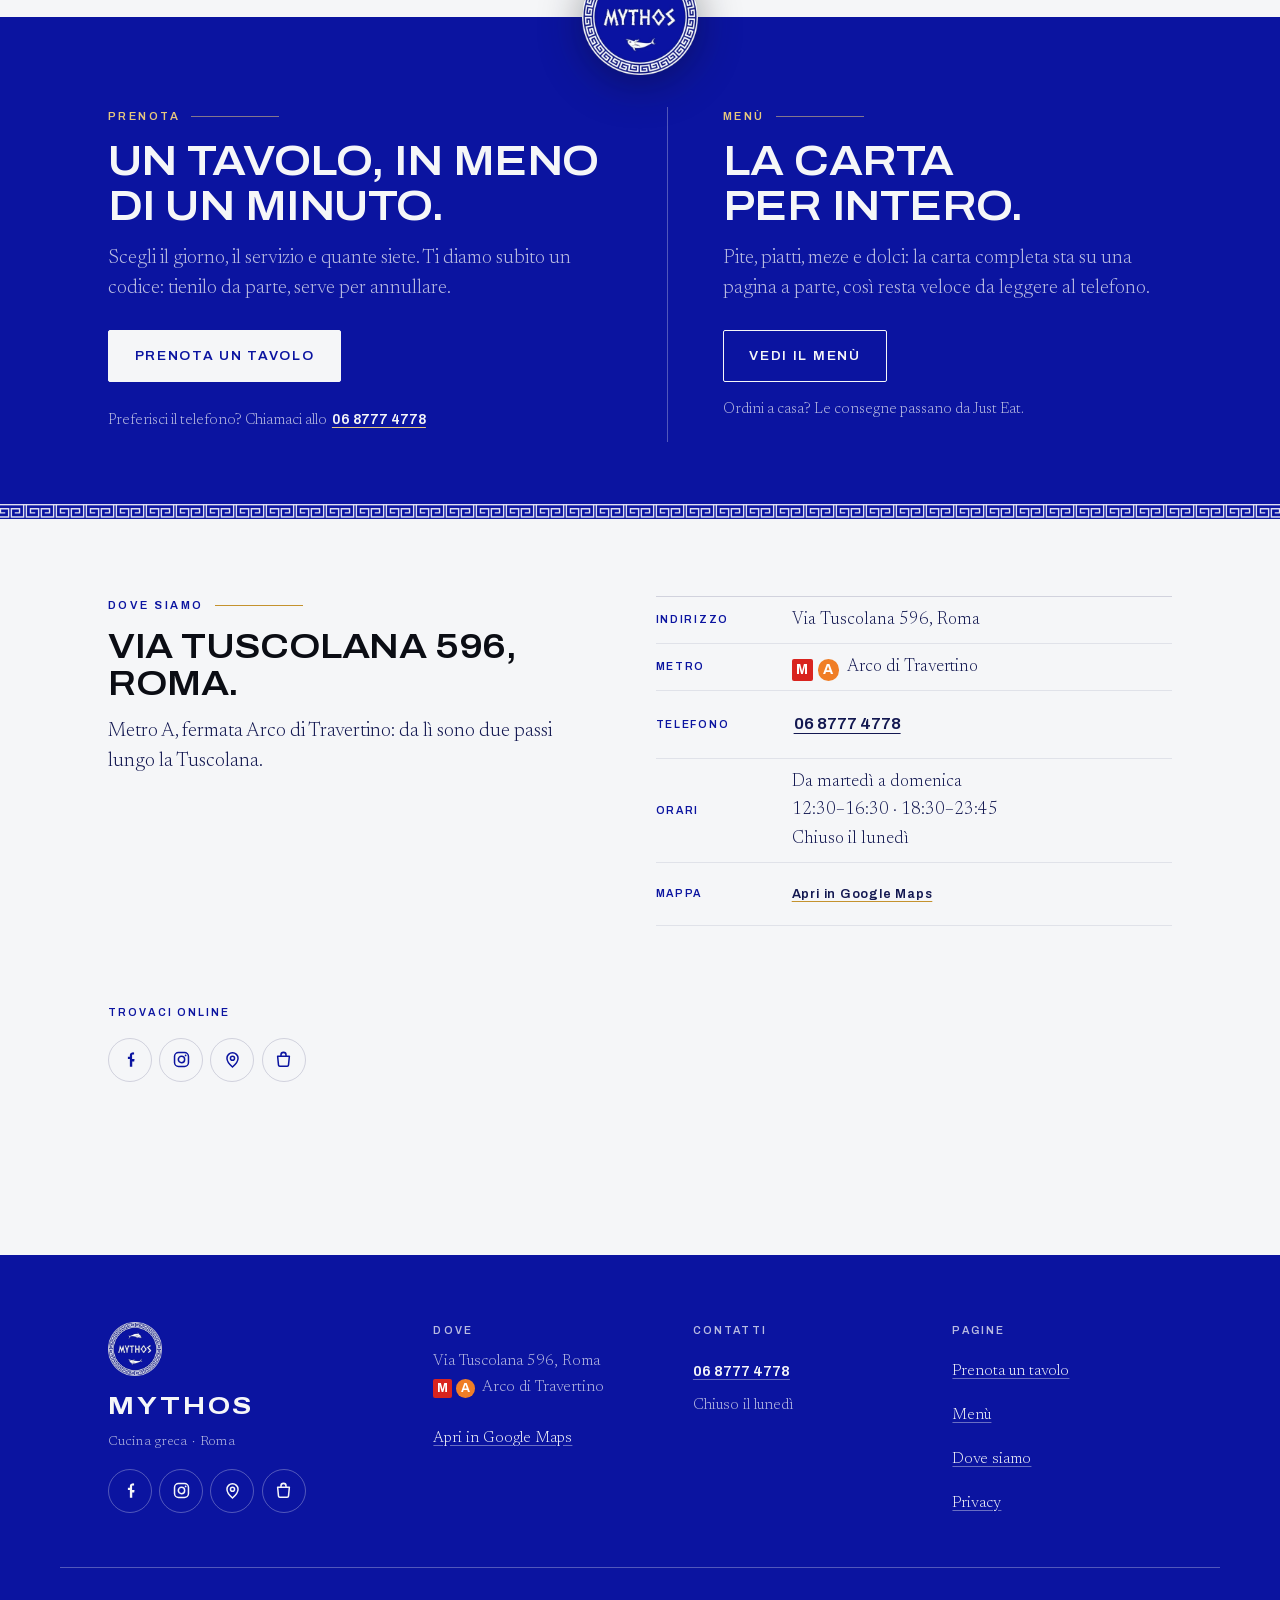
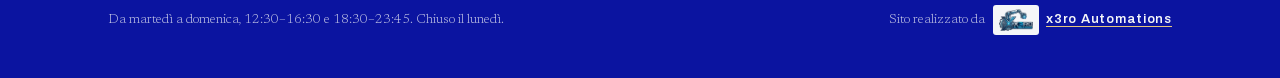
==== commit e77663bd: "Go-live prep for tavernamythos.com: owner hours, guest mail, own secrets Owner confirmed the booking" ====
--- a/docs/index.html
+++ b/docs/index.html
@@ -4,8 +4,7 @@
 <meta charset="utf-8">
 <meta name="viewport" content="width=device-width, initial-scale=1">
 
-<!-- Unapproved client preview. Stays out of the index until the owner signs off. -->
-<meta name="robots" content="noindex,nofollow">
+<link rel="canonical" href="https://tavernamythos.com/">
 
 <title>Mythos Cucina Greca — ristorante greco su Via Tuscolana, Roma</title>
 <meta name="description" content="Cucina greca su Via Tuscolana 596, a Roma: gyros, souvlaki, moussaka, tzatziki e baklava. A due passi dalla metro A, Arco di Travertino. Prenota un tavolo online.">
@@ -15,7 +14,8 @@
 <meta property="og:site_name" content="Mythos Cucina Greca">
 <meta property="og:title" content="Mythos Cucina Greca — Via Tuscolana 596, Roma">
 <meta property="og:description" content="Gyros, souvlaki e moussaka su Via Tuscolana, a due passi dalla metro Arco di Travertino. Prenota un tavolo.">
-<meta property="og:image" content="assets/img/og.jpg">
+<meta property="og:url" content="https://tavernamythos.com/">
+<meta property="og:image" content="https://tavernamythos.com/assets/img/og.jpg">
 <meta property="og:image:width" content="1200">
 <meta property="og:image:height" content="630">
 <meta name="twitter:card" content="summary_large_image">
@@ -24,9 +24,7 @@
 <link rel="icon" href="assets/img/favicon.png" type="image/png">
 <link rel="apple-touch-icon" href="assets/img/logo-disc-sm.png">
 
-<link rel="preconnect" href="https://fonts.googleapis.com">
-<link rel="preconnect" href="https://fonts.gstatic.com" crossorigin>
-<link rel="stylesheet" href="https://fonts.googleapis.com/css2?family=Archivo:wdth,wght@100..125,400..700&family=Martian+Mono:wght@600..700&family=Newsreader:ital,opsz,wght@0,6..72,300..600;1,6..72,300..500&display=swap">
+<link rel="stylesheet" href="assets/css/fonts.css">
 <link rel="stylesheet" href="assets/css/core.css">
 
 <!-- Reveal styles hang off .js, so a page without JavaScript (or with a failed
@@ -225,8 +223,8 @@
           <span class="loc__v"><a class="tel" href="tel:+390687774778">06 8777 4778</a></span>
         </li>
         <li>
-          <span class="loc__k" data-en="Closed">Chiuso</span>
-          <span class="loc__v" data-en="Monday — lunch and dinner the rest of the week">Lunedì — pranzo e cena il resto della settimana</span>
+          <span class="loc__k" data-en="Hours">Orari</span>
+          <span class="loc__v"><span data-en="Tuesday to Sunday">Da martedì a domenica</span><br>12:30–16:30 · 18:30–23:45<br><span data-en="Closed on Mondays">Chiuso il lunedì</span></span>
         </li>
         <li>
           <span class="loc__k" data-en="Map">Mappa</span>
@@ -304,7 +302,7 @@
   </div>
 
   <div class="wrap foot__end">
-    <p class="foot__note" data-en="Opening times are being updated — call us to confirm.">Orari in aggiornamento — chiamaci per conferma.</p>
+    <p class="foot__note" data-en="Tuesday to Sunday, 12:30–16:30 and 18:30–23:45. Closed on Mondays.">Da martedì a domenica, 12:30–16:30 e 18:30–23:45. Chiuso il lunedì.</p>
     <p class="foot__by">
       <span data-en="Site by">Sito realizzato da</span>
       <a class="byx3ro" href="https://x3roautomations.it" target="_blank" rel="noopener">
--- a/docs/assets/css/fonts.css
+++ b/docs/assets/css/fonts.css
@@ -0,0 +1,78 @@
+/* Self-hosted copies of the Google Fonts the site uses (latin + latin-ext only).
+   No request leaves for fonts.googleapis.com / fonts.gstatic.com. */
+/* latin-ext */
+@font-face {
+  font-family: 'Archivo';
+  font-style: normal;
+  font-weight: 400 700;
+  font-stretch: 100% 125%;
+  font-display: swap;
+  src: url(../fonts/archivo-normal-latin-ext.woff2) format('woff2');
+  unicode-range: U+0100-02BA, U+02BD-02C5, U+02C7-02CC, U+02CE-02D7, U+02DD-02FF, U+0304, U+0308, U+0329, U+1D00-1DBF, U+1E00-1E9F, U+1EF2-1EFF, U+2020, U+20A0-20AB, U+20AD-20C4, U+2113, U+2C60-2C7F, U+A720-A7FF;
+}
+/* latin */
+@font-face {
+  font-family: 'Archivo';
+  font-style: normal;
+  font-weight: 400 700;
+  font-stretch: 100% 125%;
+  font-display: swap;
+  src: url(../fonts/archivo-normal-latin.woff2) format('woff2');
+  unicode-range: U+0000-00FF, U+0131, U+0152-0153, U+02BB-02BC, U+02C6, U+02DA, U+02DC, U+0304, U+0308, U+0329, U+2000-206F, U+20AC, U+2122, U+2191, U+2193, U+2212, U+2215, U+FEFF, U+FFFD;
+}
+/* latin-ext */
+@font-face {
+  font-family: 'Martian Mono';
+  font-style: normal;
+  font-weight: 600 700;
+  font-stretch: 100%;
+  font-display: swap;
+  src: url(../fonts/martian-mono-normal-latin-ext.woff2) format('woff2');
+  unicode-range: U+0100-02BA, U+02BD-02C5, U+02C7-02CC, U+02CE-02D7, U+02DD-02FF, U+0304, U+0308, U+0329, U+1D00-1DBF, U+1E00-1E9F, U+1EF2-1EFF, U+2020, U+20A0-20AB, U+20AD-20C4, U+2113, U+2C60-2C7F, U+A720-A7FF;
+}
+/* latin */
+@font-face {
+  font-family: 'Martian Mono';
+  font-style: normal;
+  font-weight: 600 700;
+  font-stretch: 100%;
+  font-display: swap;
+  src: url(../fonts/martian-mono-normal-latin.woff2) format('woff2');
+  unicode-range: U+0000-00FF, U+0131, U+0152-0153, U+02BB-02BC, U+02C6, U+02DA, U+02DC, U+0304, U+0308, U+0329, U+2000-206F, U+20AC, U+2122, U+2191, U+2193, U+2212, U+2215, U+FEFF, U+FFFD;
+}
+/* latin-ext */
+@font-face {
+  font-family: 'Newsreader';
+  font-style: italic;
+  font-weight: 300 500;
+  font-display: swap;
+  src: url(../fonts/newsreader-italic-latin-ext.woff2) format('woff2');
+  unicode-range: U+0100-02BA, U+02BD-02C5, U+02C7-02CC, U+02CE-02D7, U+02DD-02FF, U+0304, U+0308, U+0329, U+1D00-1DBF, U+1E00-1E9F, U+1EF2-1EFF, U+2020, U+20A0-20AB, U+20AD-20C4, U+2113, U+2C60-2C7F, U+A720-A7FF;
+}
+/* latin */
+@font-face {
+  font-family: 'Newsreader';
+  font-style: italic;
+  font-weight: 300 500;
+  font-display: swap;
+  src: url(../fonts/newsreader-italic-latin.woff2) format('woff2');
+  unicode-range: U+0000-00FF, U+0131, U+0152-0153, U+02BB-02BC, U+02C6, U+02DA, U+02DC, U+0304, U+0308, U+0329, U+2000-206F, U+20AC, U+2122, U+2191, U+2193, U+2212, U+2215, U+FEFF, U+FFFD;
+}
+/* latin-ext */
+@font-face {
+  font-family: 'Newsreader';
+  font-style: normal;
+  font-weight: 300 600;
+  font-display: swap;
+  src: url(../fonts/newsreader-normal-latin-ext.woff2) format('woff2');
+  unicode-range: U+0100-02BA, U+02BD-02C5, U+02C7-02CC, U+02CE-02D7, U+02DD-02FF, U+0304, U+0308, U+0329, U+1D00-1DBF, U+1E00-1E9F, U+1EF2-1EFF, U+2020, U+20A0-20AB, U+20AD-20C4, U+2113, U+2C60-2C7F, U+A720-A7FF;
+}
+/* latin */
+@font-face {
+  font-family: 'Newsreader';
+  font-style: normal;
+  font-weight: 300 600;
+  font-display: swap;
+  src: url(../fonts/newsreader-normal-latin.woff2) format('woff2');
+  unicode-range: U+0000-00FF, U+0131, U+0152-0153, U+02BB-02BC, U+02C6, U+02DA, U+02DC, U+0304, U+0308, U+0329, U+2000-206F, U+20AC, U+2122, U+2191, U+2193, U+2212, U+2215, U+FEFF, U+FFFD;
+}
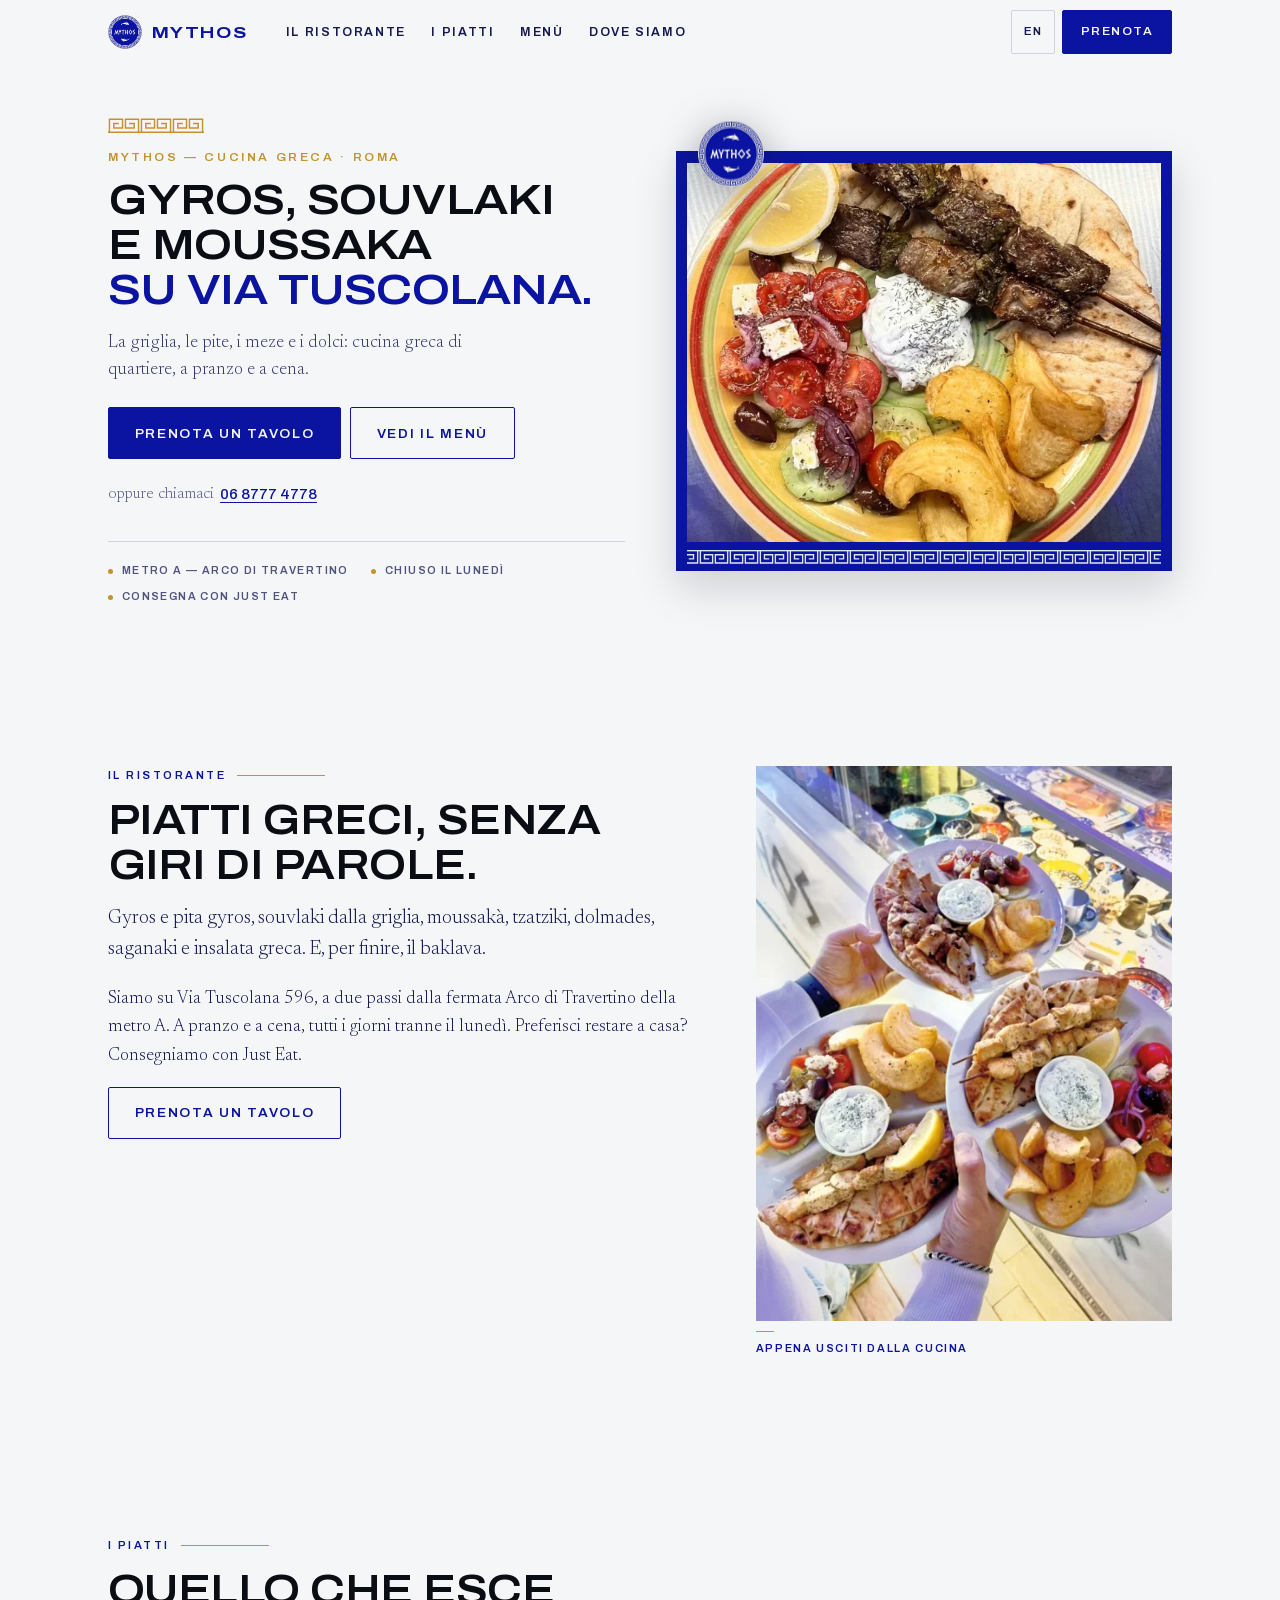
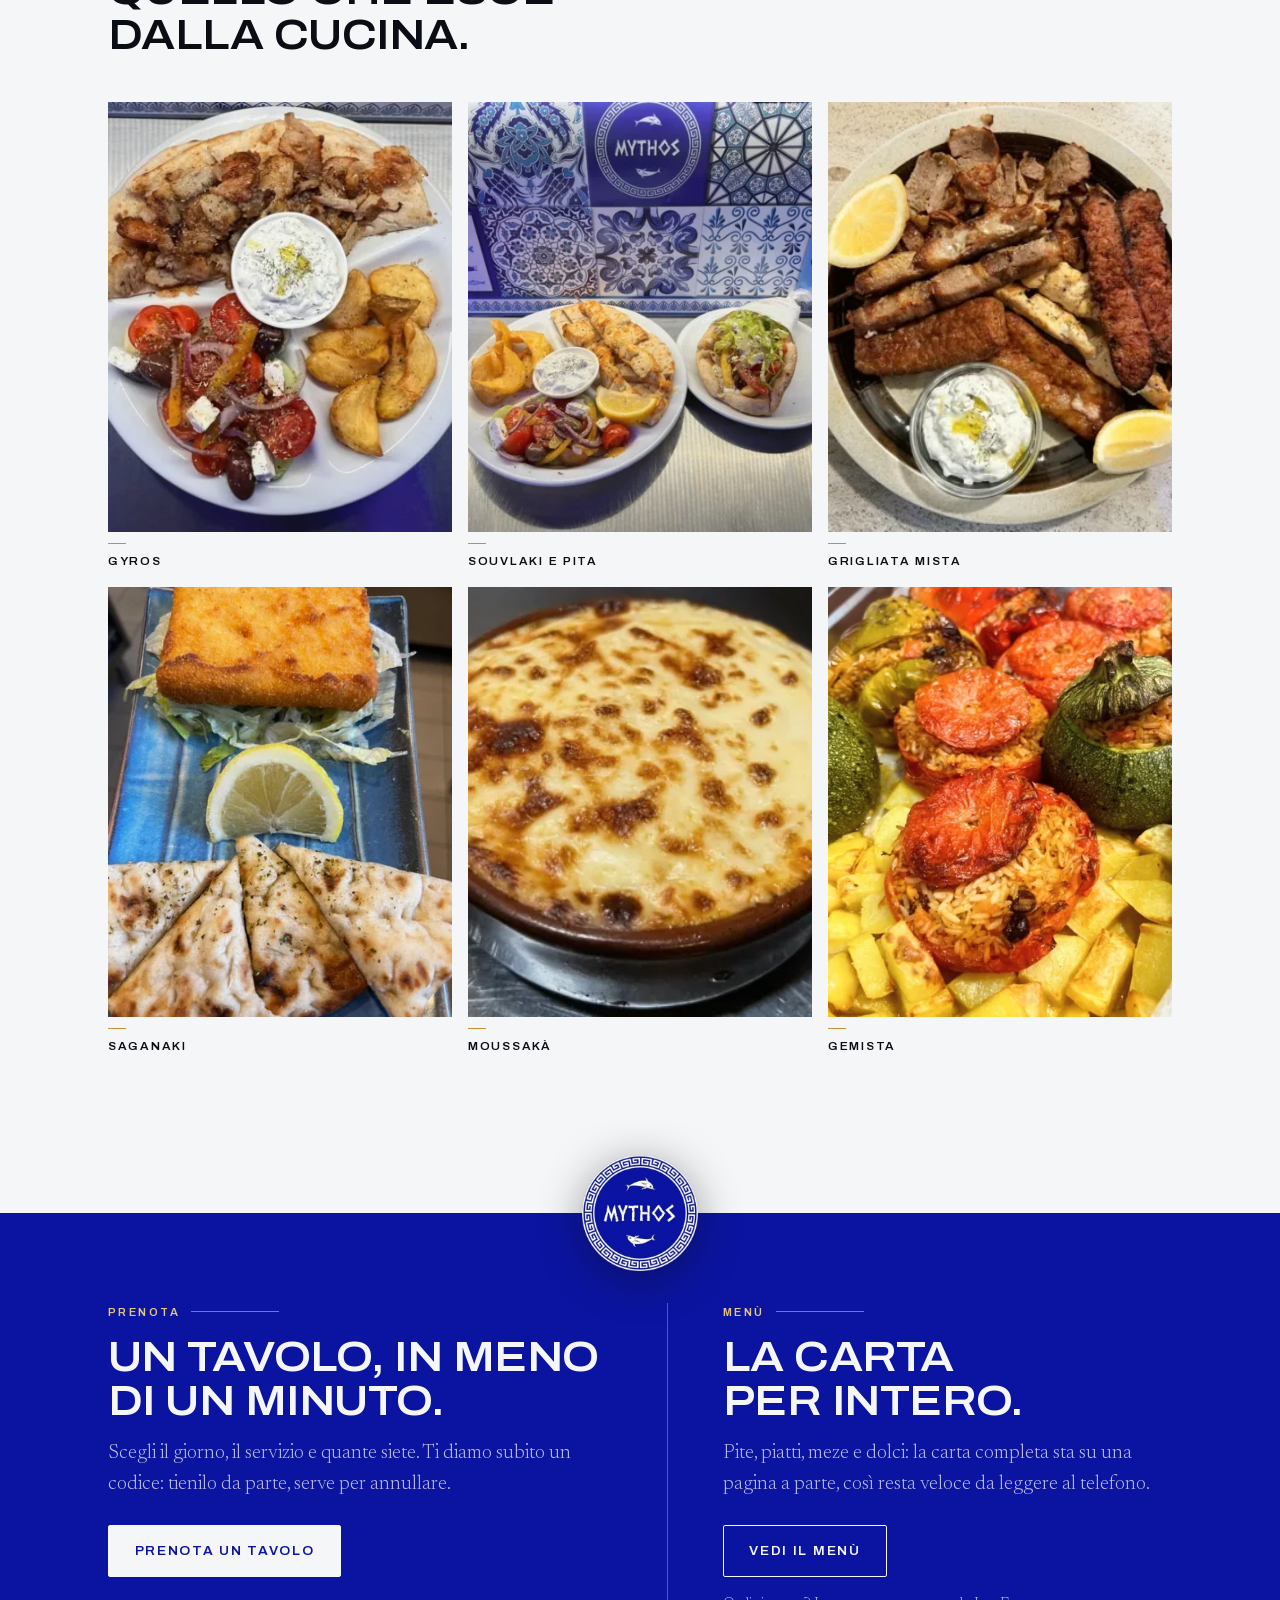
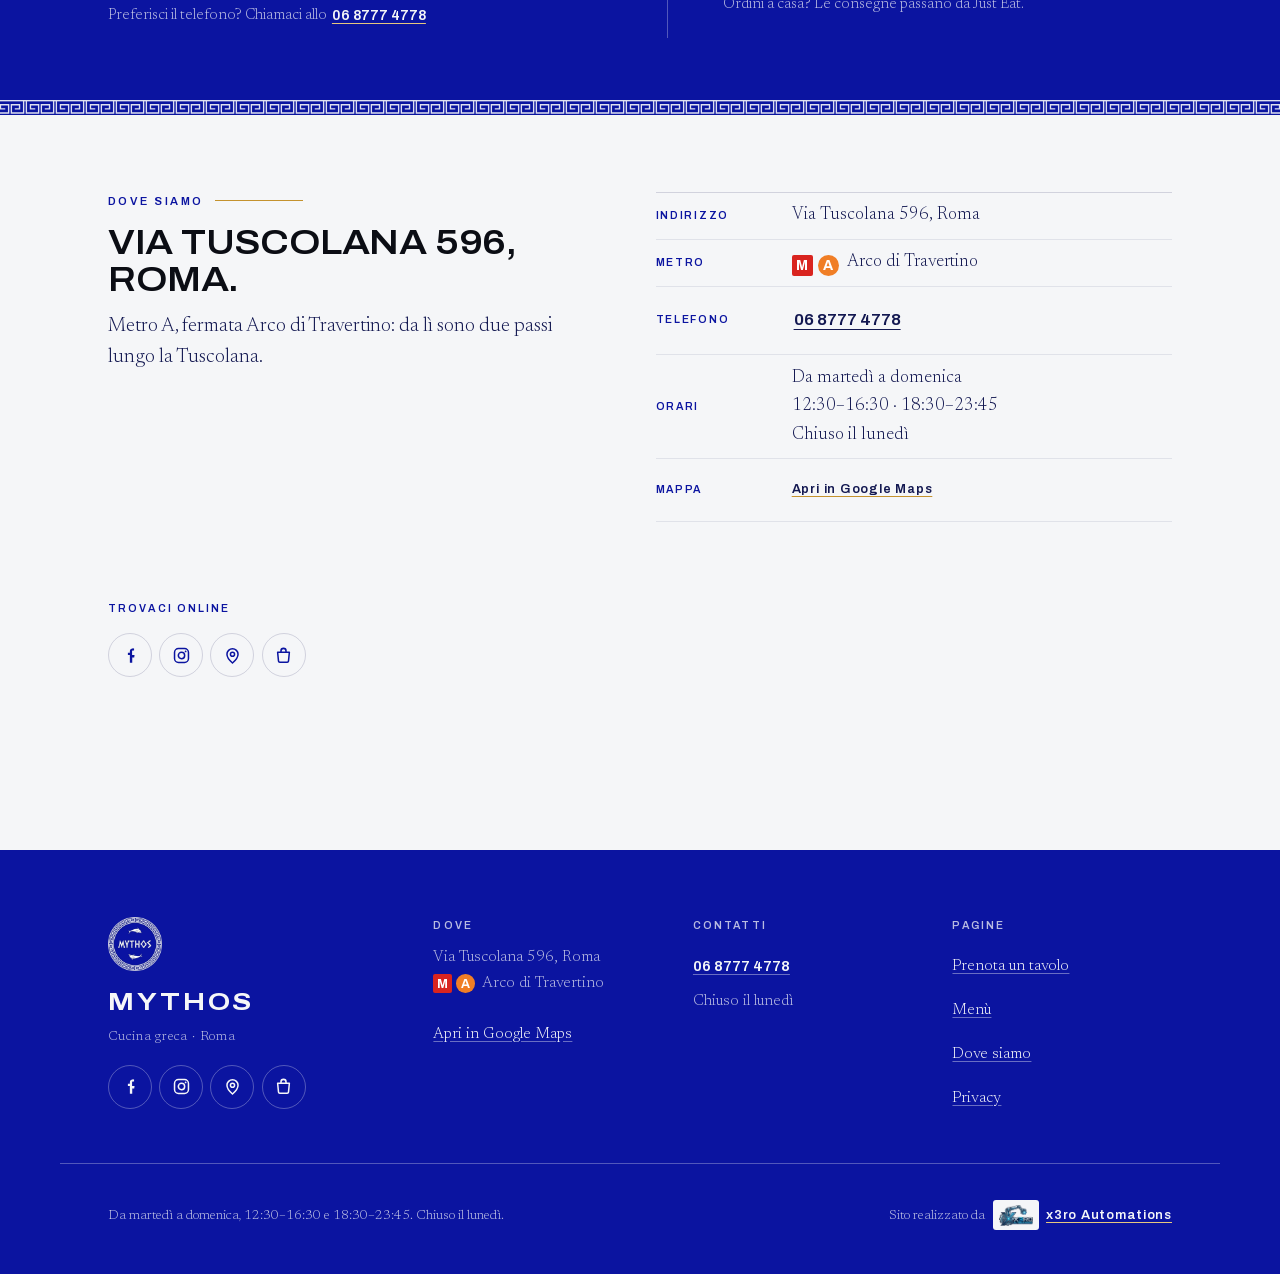
==== commit f8334710: "Use the restaurant's own photos on the home page Hero: pork souvlaki plate. Beside the intro: three " ====
--- a/docs/index.html
+++ b/docs/index.html
@@ -105,8 +105,10 @@
     <figure class="hero__shot">
       <img class="hero__seal" src="assets/img/logo-disc.webp" width="320" height="320"
            alt="Il marchio Mythos: due delfini minoici e la scritta MYTHOS su un disco blu oltremare, bordato da una greca">
-      <img class="hero__pic" src="assets/img/hero-griglia.webp" width="1024" height="1024"
-           alt="Grigliata mista servita su un piatto bianco: spiedini di carne, patate al forno, insalata greca, pita e una ciotolina di tzatziki"
+      <img class="hero__pic" src="assets/img/hero-souvlaki.webp"
+           srcset="assets/img/hero-souvlaki-640.webp 640w, assets/img/hero-souvlaki.webp 1200w"
+           sizes="(min-width: 860px) 50vw, 100vw" width="1200" height="1254"
+           alt="Piatto di souvlaki di maiale da Mythos: spiedini con pita, insalata greca con feta e olive, tzatziki, patate e limone"
            fetchpriority="high" decoding="async">
     </figure>
   </div>
@@ -124,9 +126,9 @@
     </div>
 
     <figure class="fig" data-reveal>
-      <img src="assets/img/veranda.webp" srcset="assets/img/veranda-480.webp 480w, assets/img/veranda.webp 840w" sizes="(min-width: 860px) 420px, 92vw" width="900" height="1172" loading="lazy" decoding="async"
-           alt="La veranda coperta al tramonto: pareti arancioni, tovaglie azzurre e sedie impagliate">
-      <figcaption data-en="The covered veranda">La veranda</figcaption>
+      <img src="assets/img/servizio.webp" srcset="assets/img/servizio-480.webp 480w, assets/img/servizio.webp 840w" sizes="(min-width: 860px) 420px, 92vw" width="840" height="1120" loading="lazy" decoding="async"
+           alt="Tre piatti appena usciti dalla cucina di Mythos: gyros e souvlaki di pollo con pita, patate, insalata greca e tzatziki">
+      <figcaption data-en="Straight from our kitchen">Appena usciti dalla cucina</figcaption>
     </figure>
   </div>
 </section>
@@ -140,37 +142,29 @@
     </div>
 
     <ul class="dishes" data-reveal data-stagger>
-      <li class="dish dish--wide">
-        <div class="dish__box"><img src="assets/img/gyros-cut.webp" srcset="assets/img/gyros-cut-620.webp 620w, assets/img/gyros-cut.webp 1200w" sizes="(min-width: 1160px) 580px, (min-width: 720px) 50vw, 45vw" width="1200" height="800" loading="lazy" decoding="async" alt="Pita al gyros aperta a metà, con carne, pomodoro, cipolla e prezzemolo"></div>
+      <li class="dish">
+        <div class="dish__box"><img src="assets/img/gyros-piatto.webp" srcset="assets/img/gyros-piatto-420.webp 420w, assets/img/gyros-piatto.webp 800w" sizes="(min-width: 1160px) 386px, (min-width: 720px) 33vw, 45vw" width="800" height="808" loading="lazy" decoding="async" alt="Piatto di gyros: carne su pita, insalata greca con feta e olive, patate e tzatziki"></div>
         <p class="dish__n">Gyros</p>
       </li>
-      <li class="dish dish--wide">
-        <div class="dish__box"><img src="assets/img/grill.webp" srcset="assets/img/grill-620.webp 620w, assets/img/grill.webp 1200w" sizes="(min-width: 1160px) 580px, (min-width: 720px) 50vw, 45vw" width="1200" height="800" loading="lazy" decoding="async" alt="Spiedini alla griglia con patate al forno, insalata, tzatziki e pita"></div>
-        <p class="dish__n" data-en="From the grill">Dalla griglia</p>
-      </li>
-      <li class="dish">
-        <div class="dish__box"><img src="assets/img/gyros-cone.webp" srcset="assets/img/gyros-cone-420.webp 420w, assets/img/gyros-cone.webp 800w" sizes="(min-width: 1160px) 386px, (min-width: 720px) 33vw, 45vw" width="1000" height="1250" loading="lazy" decoding="async" alt="Pita gyros aperta nel piatto, con carne gyros, cipolla, pomodoro e tzatziki"></div>
-        <p class="dish__n">Pita gyros</p>
-      </li>
-      <li class="dish">
-        <div class="dish__box"><img src="assets/img/salad.webp" srcset="assets/img/salad-420.webp 420w, assets/img/salad.webp 800w" sizes="(min-width: 1160px) 386px, (min-width: 720px) 33vw, 45vw" width="1000" height="1250" loading="lazy" decoding="async" alt="Insalata greca vista dall'alto: feta, peperoni, olive e cetriolo"></div>
-        <p class="dish__n" data-en="Greek salad">Insalata greca</p>
-      </li>
-      <li class="dish">
-        <div class="dish__box"><img src="assets/img/souvlaki.webp" srcset="assets/img/souvlaki-420.webp 420w, assets/img/souvlaki.webp 800w" sizes="(min-width: 1160px) 386px, (min-width: 720px) 33vw, 45vw" width="1000" height="1250" loading="lazy" decoding="async" alt="Spiedini di souvlaki con patatine, insalata greca e tzatziki"></div>
-        <p class="dish__n">Souvlaki</p>
-      </li>
-      <li class="dish">
-        <div class="dish__box"><img src="assets/img/tzatziki.webp" srcset="assets/img/tzatziki-420.webp 420w, assets/img/tzatziki.webp 800w" sizes="(min-width: 1160px) 386px, (min-width: 720px) 33vw, 45vw" width="1000" height="1250" loading="lazy" decoding="async" alt="Ciotola di tzatziki con triangoli di pita tostata"></div>
-        <p class="dish__n">Tzatziki</p>
-      </li>
-      <li class="dish">
-        <div class="dish__box"><img src="assets/img/dolmades.webp" srcset="assets/img/dolmades-420.webp 420w, assets/img/dolmades.webp 800w" sizes="(min-width: 1160px) 386px, (min-width: 720px) 33vw, 45vw" width="1000" height="1250" loading="lazy" decoding="async" alt="Dolmades, foglie di vite ripiene, su un piatto bianco"></div>
-        <p class="dish__n">Dolmades</p>
-      </li>
-      <li class="dish">
-        <div class="dish__box"><img src="assets/img/baklava.webp" srcset="assets/img/baklava-420.webp 420w, assets/img/baklava.webp 800w" sizes="(min-width: 1160px) 386px, (min-width: 720px) 33vw, 45vw" width="1000" height="1250" loading="lazy" decoding="async" alt="Baklava con granella di pistacchio su un piatto ovale"></div>
-        <p class="dish__n">Baklava</p>
+      <li class="dish">
+        <div class="dish__box"><img src="assets/img/souvlaki-pita.webp" srcset="assets/img/souvlaki-pita-420.webp 420w, assets/img/souvlaki-pita.webp 800w" sizes="(min-width: 1160px) 386px, (min-width: 720px) 33vw, 45vw" width="800" height="916" loading="lazy" decoding="async" alt="Piatto di souvlaki di pollo con pita, patate, insalata greca e tzatziki, accanto a una pita souvlaki di maiale"></div>
+        <p class="dish__n" data-en="Souvlaki &amp; pita">Souvlaki e pita</p>
+      </li>
+      <li class="dish">
+        <div class="dish__box"><img src="assets/img/grigliata.webp" srcset="assets/img/grigliata-420.webp 420w, assets/img/grigliata.webp 800w" sizes="(min-width: 1160px) 386px, (min-width: 720px) 33vw, 45vw" width="800" height="704" loading="lazy" decoding="async" alt="Grigliata mista: gyros, spiedini di maiale e pollo, bifteki, tzatziki e limone"></div>
+        <p class="dish__n" data-en="Mixed grill">Grigliata mista</p>
+      </li>
+      <li class="dish">
+        <div class="dish__box"><img src="assets/img/saganaki.webp" srcset="assets/img/saganaki-420.webp 420w, assets/img/saganaki.webp 800w" sizes="(min-width: 1160px) 386px, (min-width: 720px) 33vw, 45vw" width="800" height="1067" loading="lazy" decoding="async" alt="Saganaki: formaggio impanato e fritto con limone e triangoli di pita all'origano"></div>
+        <p class="dish__n">Saganaki</p>
+      </li>
+      <li class="dish">
+        <div class="dish__box"><img src="assets/img/moussaka.webp" srcset="assets/img/moussaka-420.webp 420w, assets/img/moussaka.webp 800w" sizes="(min-width: 1160px) 386px, (min-width: 720px) 33vw, 45vw" width="800" height="662" loading="lazy" decoding="async" alt="Moussakà gratinata nel suo coccio"></div>
+        <p class="dish__n" data-en="Moussaka">Moussakà</p>
+      </li>
+      <li class="dish">
+        <div class="dish__box"><img src="assets/img/gemista.webp" srcset="assets/img/gemista-420.webp 420w, assets/img/gemista.webp 800w" sizes="(min-width: 1160px) 386px, (min-width: 720px) 33vw, 45vw" width="800" height="1057" loading="lazy" decoding="async" alt="Gemista: pomodori, peperoni e zucchine ripieni di riso, al forno con le patate"></div>
+        <p class="dish__n">Gemista</p>
       </li>
     </ul>
   </div>
--- a/docs/assets/css/core.css
+++ b/docs/assets/css/core.css
@@ -1058,6 +1058,31 @@
   font-size: 1rem;
   font-variant-numeric: tabular-nums;
 }
+/* Groups past the chips: one select instead of twelve more buttons. */
+.bk-more select {
+  -webkit-appearance: none;
+  appearance: none;
+  min-height: 48px;
+  padding: 0 2.2rem 0 .8rem;
+  border: 1px solid var(--on-blue-faint);
+  border-radius: 2px;
+  background: transparent url("data:image/svg+xml,%3Csvg xmlns='http://www.w3.org/2000/svg' width='12' height='8'%3E%3Cpath d='M1 1l5 5 5-5' fill='none' stroke='%23F5F6F8' stroke-width='1.6'/%3E%3C/svg%3E") no-repeat right .8rem center;
+  color: var(--plaster);
+  font: 600 1rem var(--f-disp);
+  cursor: pointer;
+}
+.bk-more select option { color: #131851; }
+.bk-more.is-on select { background-color: var(--plaster); color: var(--blue);
+  background-image: url("data:image/svg+xml,%3Csvg xmlns='http://www.w3.org/2000/svg' width='12' height='8'%3E%3Cpath d='M1 1l5 5 5-5' fill='none' stroke='%230B14A0' stroke-width='1.6'/%3E%3C/svg%3E"); }
+.bk-group-note {
+  margin: .9rem 0 0;
+  padding: .7rem .9rem;
+  border-left: 3px solid var(--gold-lift);
+  background: rgba(245, 246, 248, .08);
+  color: var(--plaster);
+  font-size: .92rem;
+  line-height: 1.5;
+}
 
 /* dates — a 45-day strip that scrolls, and says so ----------------------- */
 .bk-dates {
